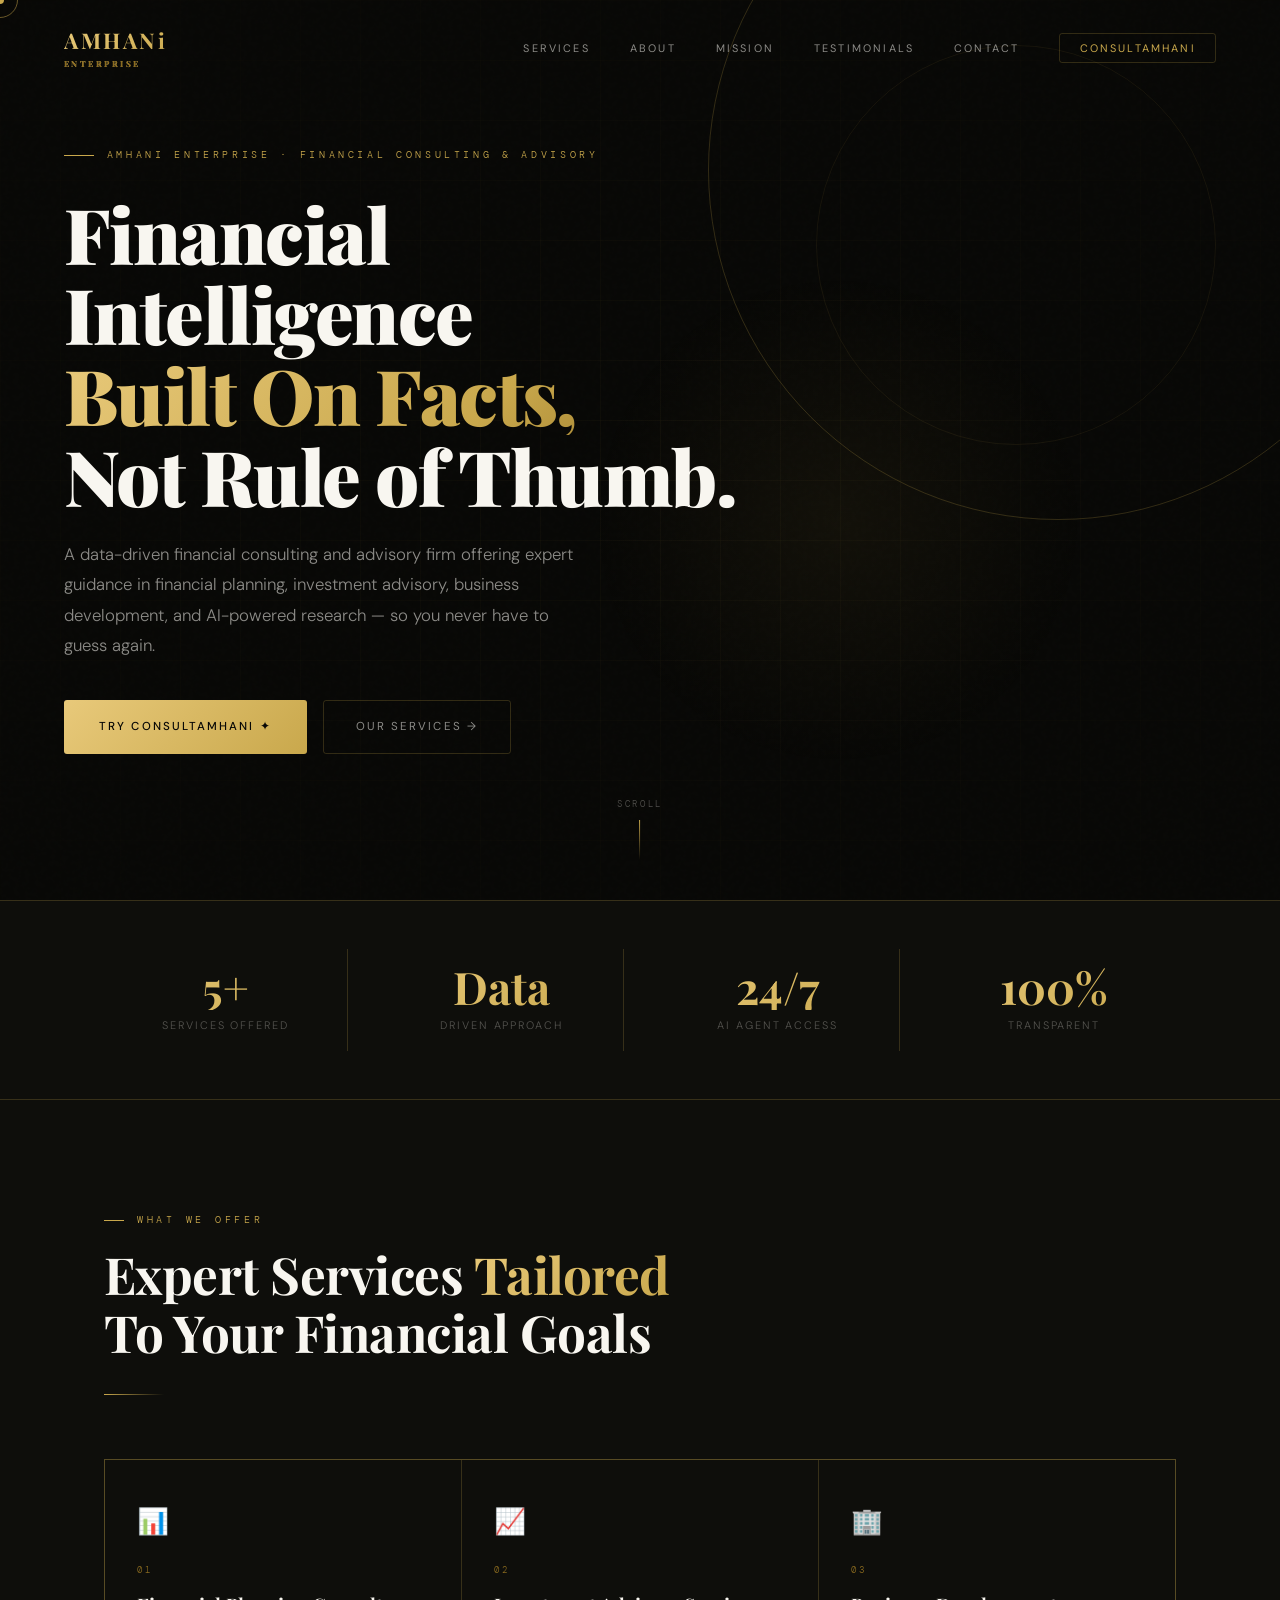
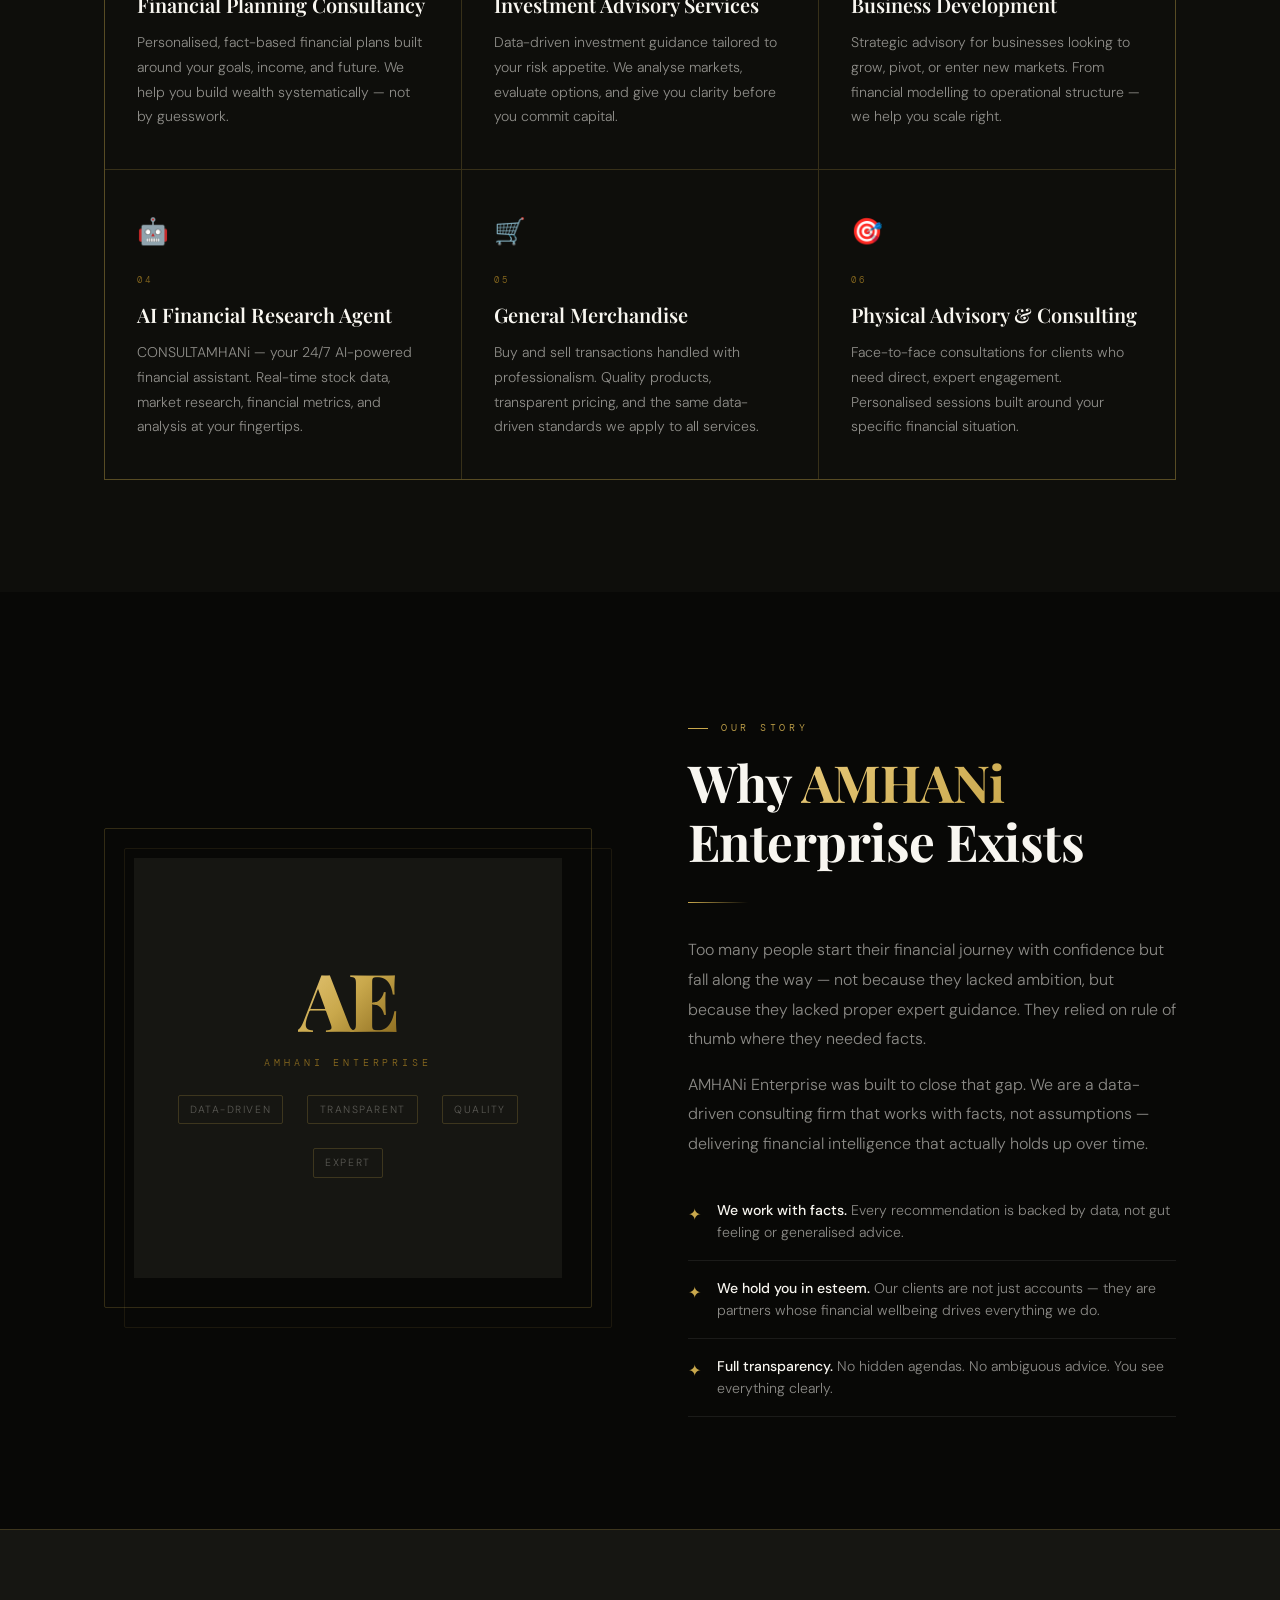
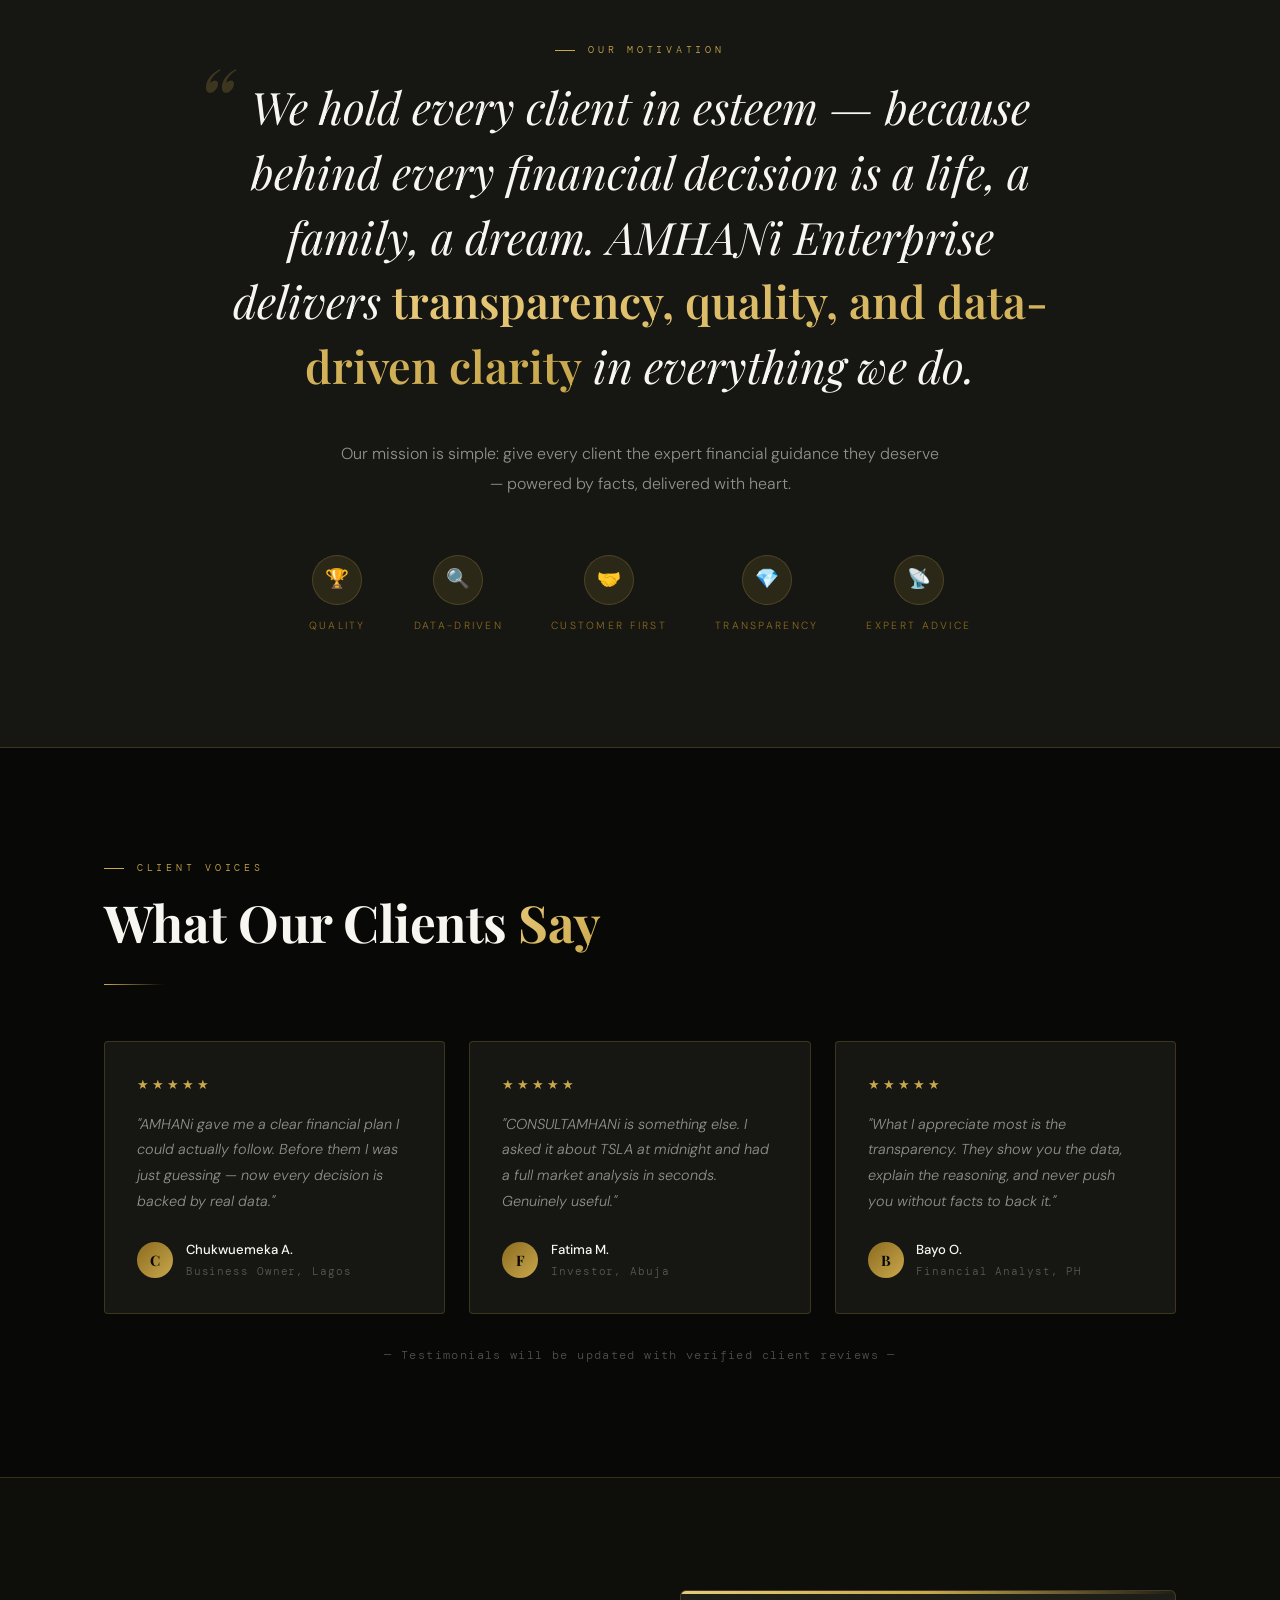
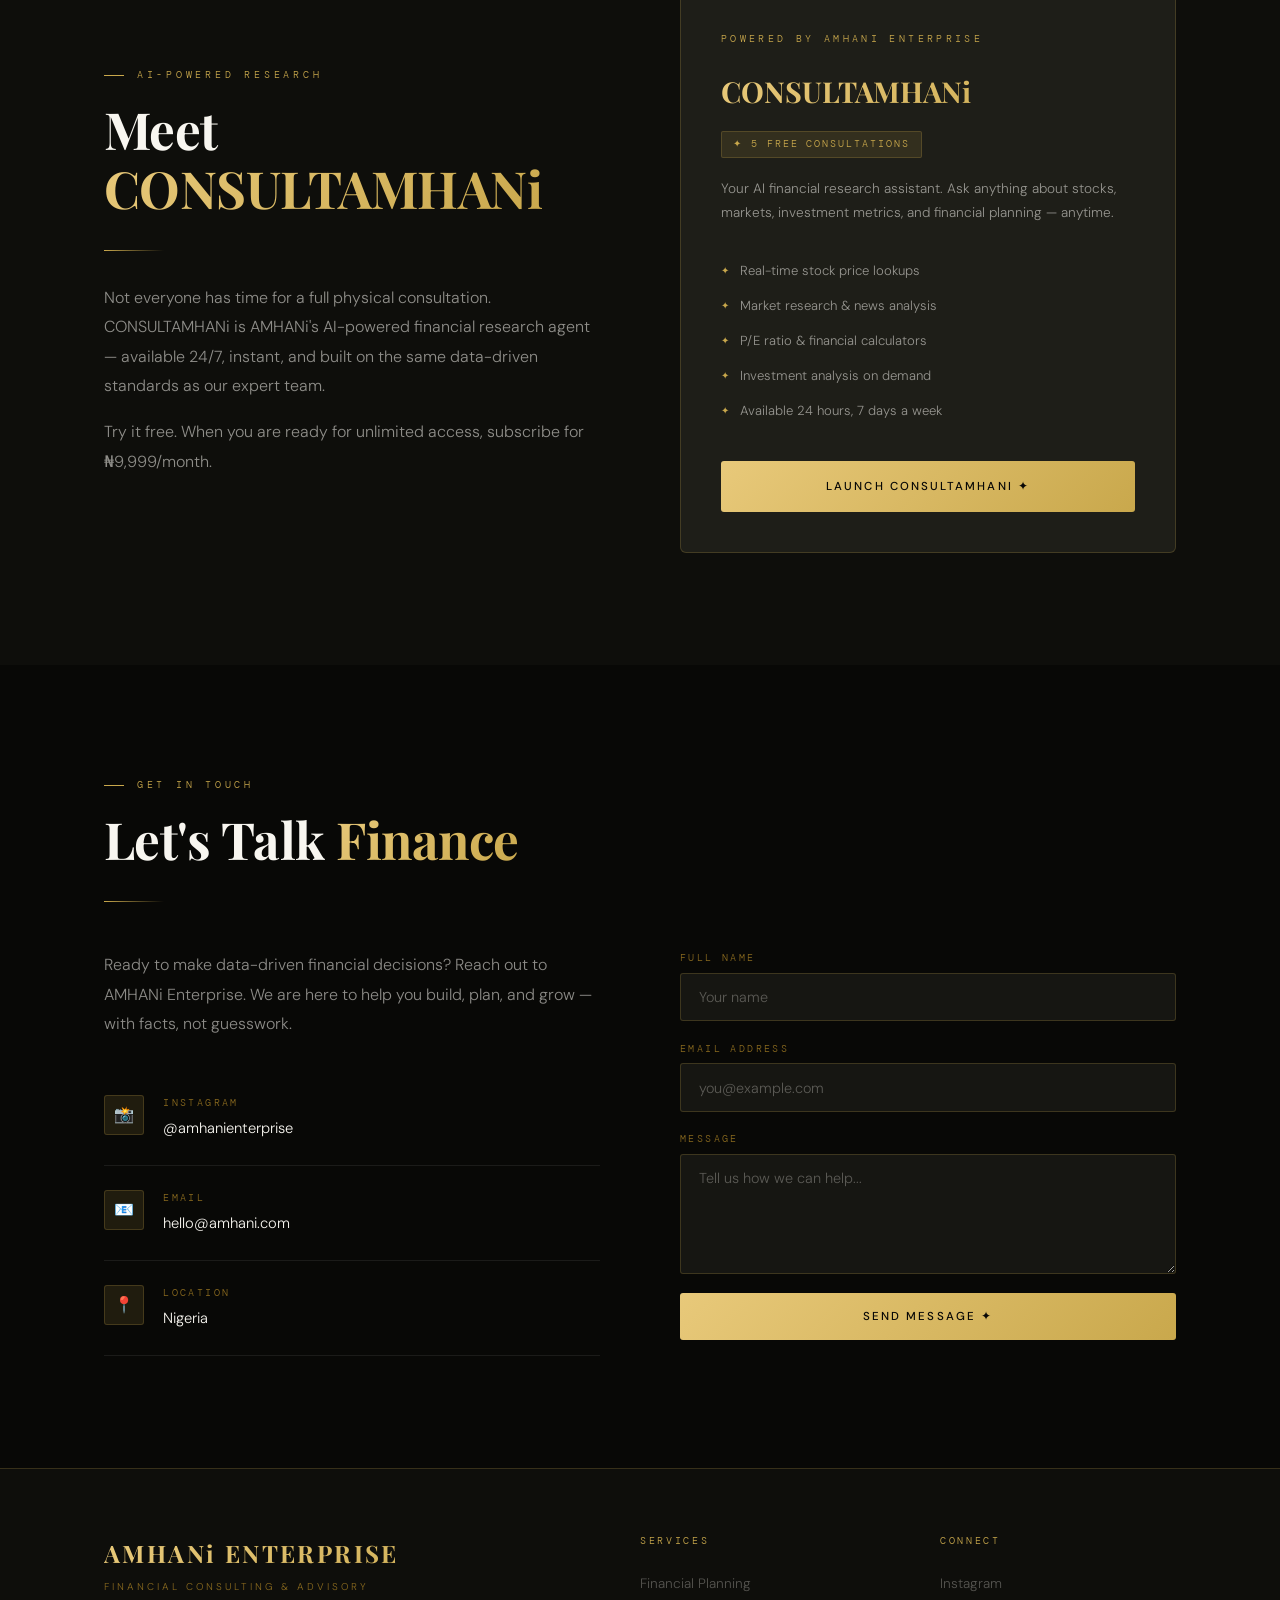
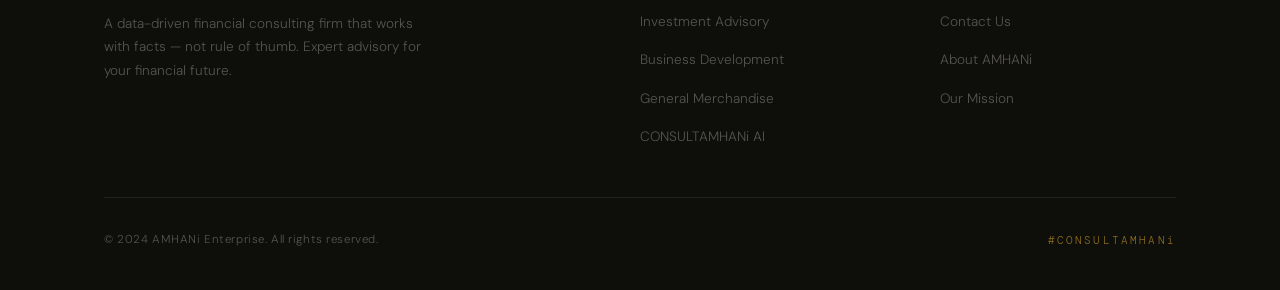
==== website/index.html @ 6b9945a3 "Phase 5: AMHANi Enterprise business website" ====
<!DOCTYPE html>
<html lang="en">
<head>
  <meta charset="UTF-8" />
  <meta name="viewport" content="width=device-width, initial-scale=1.0" />
  <title>AMHANi ENTERPRISE — Financial Consulting & Advisory</title>
  <meta name="description" content="AMHANi Enterprise is a data-driven financial consulting and advisory firm. Expert financial planning, investment advisory, business development, and AI-powered research via CONSULTAMHANi." />
  <link rel="preconnect" href="https://fonts.googleapis.com" />
  <link rel="preconnect" href="https://fonts.gstatic.com" crossorigin />
  <link href="https://fonts.googleapis.com/css2?family=Playfair+Display:ital,wght@0,400;0,600;0,700;0,900;1,400;1,600&family=DM+Sans:wght@300;400;500&family=DM+Mono:wght@300;400&display=swap" rel="stylesheet" />
  <style>
    :root {
      --gold:#C9A84C;--gold-light:#E8C97A;--gold-dim:#8B6B1F;
      --gold-glow:rgba(201,168,76,0.12);--gold-border:rgba(201,168,76,0.22);
      --black:#080806;--black-2:#0E0E0B;--black-3:#161612;--black-4:#1E1E18;
      --white:#F8F6F0;--white-dim:rgba(248,246,240,0.55);
      --white-muted:rgba(248,246,240,0.3);--white-ghost:rgba(248,246,240,0.08);
      --font-display:'Playfair Display',Georgia,serif;
      --font-body:'DM Sans',sans-serif;--font-mono:'DM Mono',monospace;
      --ease:cubic-bezier(0.16,1,0.3,1);
    }
    *,*::before,*::after{box-sizing:border-box;margin:0;padding:0;}
    html{scroll-behavior:smooth;}
    body{background:var(--black);color:var(--white);font-family:var(--font-body);font-weight:300;line-height:1.7;overflow-x:hidden;cursor:none;}
    .cursor{position:fixed;width:8px;height:8px;background:var(--gold);border-radius:50%;pointer-events:none;z-index:9999;transform:translate(-50%,-50%);transition:width .3s var(--ease),height .3s var(--ease);}
    .cursor-ring{position:fixed;width:36px;height:36px;border:1px solid rgba(201,168,76,0.5);border-radius:50%;pointer-events:none;z-index:9998;transform:translate(-50%,-50%);transition:width .3s var(--ease),height .3s var(--ease);}
    body::before{content:'';position:fixed;inset:0;background-image:url("data:image/svg+xml,%3Csvg viewBox='0 0 200 200' xmlns='http://www.w3.org/2000/svg'%3E%3Cfilter id='n'%3E%3CfeTurbulence type='fractalNoise' baseFrequency='.85' numOctaves='4' stitchTiles='stitch'/%3E%3C/filter%3E%3Crect width='100%25' height='100%25' filter='url(%23n)' opacity='.04'/%3E%3C/svg%3E");pointer-events:none;z-index:1;opacity:.35;}

    /* NAV */
    nav{position:fixed;top:0;left:0;right:0;z-index:100;display:flex;align-items:center;justify-content:space-between;padding:1.4rem 4rem;transition:background .4s,padding .3s;}
    nav.scrolled{background:rgba(8,8,6,.9);backdrop-filter:blur(20px);padding:1rem 4rem;border-bottom:1px solid var(--gold-border);}
    .nav-logo{font-family:var(--font-display);font-size:1.35rem;font-weight:700;letter-spacing:.12em;background:linear-gradient(135deg,var(--gold-light),var(--gold));-webkit-background-clip:text;-webkit-text-fill-color:transparent;background-clip:text;text-decoration:none;}
    .nav-logo span{font-size:.52rem;letter-spacing:.3em;text-transform:uppercase;display:block;color:var(--gold-dim);-webkit-text-fill-color:var(--gold-dim);margin-top:-2px;}
    .nav-links{display:flex;gap:2.5rem;list-style:none;align-items:center;}
    .nav-links a{font-size:.68rem;letter-spacing:.2em;text-transform:uppercase;color:var(--white-dim);text-decoration:none;font-weight:400;transition:color .2s;position:relative;}
    .nav-links a::after{content:'';position:absolute;bottom:-3px;left:0;width:0;height:1px;background:var(--gold);transition:width .3s var(--ease);}
    .nav-links a:hover{color:var(--gold);}
    .nav-links a:hover::after{width:100%;}
    .nav-cta{background:transparent!important;border:1px solid var(--gold-border)!important;color:var(--gold)!important;padding:.45rem 1.2rem!important;border-radius:3px;transition:background .3s!important;}
    .nav-cta:hover{background:var(--gold-glow)!important;border-color:var(--gold)!important;}
    .nav-cta::after{display:none!important;}
    .nav-toggle{display:none;flex-direction:column;gap:5px;cursor:pointer;padding:4px;z-index:110;}
    .nav-toggle span{display:block;width:24px;height:1px;background:var(--gold);transition:all .3s;}

    /* HERO */
    #hero{min-height:100vh;display:flex;align-items:center;position:relative;padding:0 4rem;overflow:hidden;}
    .hero-geo{position:absolute;inset:0;pointer-events:none;}
    .hero-geo::before{content:'';position:absolute;top:-20%;right:-10%;width:700px;height:700px;border:1px solid var(--gold-border);border-radius:50%;animation:rotateGeo 40s linear infinite;}
    .hero-geo::after{content:'';position:absolute;top:5%;right:5%;width:400px;height:400px;border:1px solid rgba(201,168,76,.08);border-radius:50%;animation:rotateGeo 25s linear infinite reverse;}
    .hero-grid{position:absolute;inset:0;background-image:linear-gradient(rgba(201,168,76,.04) 1px,transparent 1px),linear-gradient(90deg,rgba(201,168,76,.04) 1px,transparent 1px);background-size:60px 60px;mask-image:radial-gradient(ellipse 80% 80% at 50% 50%,black,transparent);}
    .hero-glow{position:absolute;top:30%;right:15%;width:500px;height:500px;background:radial-gradient(circle,rgba(201,168,76,.06) 0%,transparent 70%);pointer-events:none;}
    @keyframes rotateGeo{from{transform:rotate(0deg)}to{transform:rotate(360deg)}}
    .hero-content{position:relative;z-index:2;max-width:720px;}
    .hero-label{font-family:var(--font-mono);font-size:.65rem;letter-spacing:.35em;text-transform:uppercase;color:var(--gold);margin-bottom:1.8rem;display:flex;align-items:center;gap:.8rem;opacity:0;animation:fadeUp .8s var(--ease) .2s forwards;}
    .hero-label::before{content:'';display:inline-block;width:30px;height:1px;background:var(--gold);}
    .hero-headline{font-family:var(--font-display);font-size:clamp(3rem,6vw,5.5rem);font-weight:900;line-height:1.05;letter-spacing:-.02em;margin-bottom:1.5rem;opacity:0;animation:fadeUp .9s var(--ease) .35s forwards;}
    .hero-headline .gold-word{background:linear-gradient(135deg,var(--gold-light) 0%,var(--gold) 60%,var(--gold-dim) 100%);-webkit-background-clip:text;-webkit-text-fill-color:transparent;background-clip:text;display:block;}
    .hero-sub{font-size:1.05rem;color:var(--white-dim);max-width:520px;line-height:1.8;margin-bottom:2.5rem;opacity:0;animation:fadeUp .9s var(--ease) .5s forwards;}
    .hero-actions{display:flex;gap:1rem;flex-wrap:wrap;opacity:0;animation:fadeUp .9s var(--ease) .65s forwards;}
    @keyframes fadeUp{from{opacity:0;transform:translateY(24px)}to{opacity:1;transform:translateY(0)}}
    @keyframes fadeIn{from{opacity:0}to{opacity:1}}
    .scroll-ind{position:absolute;bottom:2.5rem;left:50%;transform:translateX(-50%);display:flex;flex-direction:column;align-items:center;gap:.5rem;opacity:0;animation:fadeIn 1s var(--ease) 1.2s forwards;}
    .scroll-ind span{font-family:var(--font-mono);font-size:.55rem;letter-spacing:.3em;text-transform:uppercase;color:var(--white-muted);}
    .scroll-line{width:1px;height:40px;background:linear-gradient(to bottom,var(--gold),transparent);animation:scrollPulse 2s ease-in-out infinite;}
    @keyframes scrollPulse{0%,100%{opacity:.3}50%{opacity:1}}

    /* BUTTONS */
    .btn-primary{display:inline-flex;align-items:center;gap:.6rem;background:linear-gradient(135deg,var(--gold-light) 0%,var(--gold) 100%);color:var(--black);font-family:var(--font-body);font-size:.72rem;font-weight:500;letter-spacing:.18em;text-transform:uppercase;text-decoration:none;padding:1rem 2.2rem;border-radius:3px;border:none;cursor:none;transition:opacity .25s,transform .25s var(--ease),box-shadow .25s;}
    .btn-primary:hover{opacity:.9;transform:translateY(-2px);box-shadow:0 8px 30px rgba(201,168,76,.25);}
    .btn-secondary{display:inline-flex;align-items:center;gap:.6rem;background:transparent;color:var(--white-dim);font-family:var(--font-body);font-size:.72rem;font-weight:400;letter-spacing:.18em;text-transform:uppercase;text-decoration:none;padding:1rem 2rem;border-radius:3px;border:1px solid var(--gold-border);cursor:none;transition:color .25s,border-color .25s,background .25s,transform .25s var(--ease);}
    .btn-secondary:hover{color:var(--gold);border-color:var(--gold);background:var(--gold-glow);transform:translateY(-2px);}

    /* SECTION BASE */
    section{position:relative;z-index:2;}
    .section-inner{max-width:1200px;margin:0 auto;padding:7rem 4rem;}
    .section-label{font-family:var(--font-mono);font-size:.62rem;letter-spacing:.38em;text-transform:uppercase;color:var(--gold);margin-bottom:1rem;display:flex;align-items:center;gap:.8rem;}
    .section-label::before{content:'';display:inline-block;width:20px;height:1px;background:var(--gold);}
    .section-title{font-family:var(--font-display);font-size:clamp(2.2rem,4vw,3.5rem);font-weight:700;line-height:1.15;letter-spacing:-.01em;margin-bottom:1.2rem;}
    .section-title .accent{background:linear-gradient(135deg,var(--gold-light),var(--gold));-webkit-background-clip:text;-webkit-text-fill-color:transparent;background-clip:text;}
    .section-body{font-size:1rem;color:var(--white-dim);max-width:580px;line-height:1.85;}
    .gold-rule{width:60px;height:1px;background:linear-gradient(to right,var(--gold),transparent);margin:2rem 0;}

    /* STATS */
    #stats{background:var(--black-2);border-top:1px solid var(--gold-border);border-bottom:1px solid var(--gold-border);}
    .stats-inner{max-width:1200px;margin:0 auto;padding:3rem 4rem;display:grid;grid-template-columns:repeat(4,1fr);gap:2rem;}
    .stat-item{text-align:center;padding:1rem;border-right:1px solid var(--gold-border);}
    .stat-item:last-child{border-right:none;}
    .stat-num{font-family:var(--font-display);font-size:2.8rem;font-weight:700;line-height:1;background:linear-gradient(135deg,var(--gold-light),var(--gold));-webkit-background-clip:text;-webkit-text-fill-color:transparent;background-clip:text;margin-bottom:.4rem;}
    .stat-label{font-size:.68rem;letter-spacing:.18em;text-transform:uppercase;color:var(--white-muted);}

    /* SERVICES */
    #services{background:var(--black-2);}
    .services-grid{display:grid;grid-template-columns:repeat(3,1fr);gap:1.5px;margin-top:4rem;background:var(--gold-border);border:1px solid var(--gold-border);}
    .service-card{background:var(--black-2);padding:2.5rem 2rem;position:relative;overflow:hidden;transition:background .3s;}
    .service-card::before{content:'';position:absolute;top:0;left:0;right:0;height:2px;background:linear-gradient(to right,var(--gold),transparent);transform:scaleX(0);transform-origin:left;transition:transform .4s var(--ease);}
    .service-card:hover{background:var(--black-3);}
    .service-card:hover::before{transform:scaleX(1);}
    .service-icon{font-size:1.6rem;margin-bottom:1.2rem;display:block;}
    .service-num{font-family:var(--font-mono);font-size:.58rem;letter-spacing:.3em;color:var(--gold-dim);margin-bottom:.8rem;}
    .service-name{font-family:var(--font-display);font-size:1.25rem;font-weight:600;margin-bottom:.8rem;line-height:1.3;}
    .service-desc{font-size:.88rem;color:var(--white-dim);line-height:1.75;}

    /* ABOUT */
    #about{background:var(--black);}
    .about-layout{display:grid;grid-template-columns:1fr 1fr;gap:6rem;align-items:center;margin-top:1rem;}
    .about-visual{position:relative;height:480px;}
    .about-frame{position:absolute;inset:0;border:1px solid var(--gold-border);border-radius:2px;}
    .about-frame-2{position:absolute;top:20px;left:20px;right:-20px;bottom:-20px;border:1px solid rgba(201,168,76,.1);border-radius:2px;}
    .about-inner-box{position:absolute;inset:30px;background:var(--black-3);display:flex;flex-direction:column;justify-content:center;align-items:center;text-align:center;padding:2rem;}
    .about-monogram{font-family:var(--font-display);font-size:5rem;font-weight:900;line-height:1;background:linear-gradient(135deg,var(--gold-light),var(--gold),var(--gold-dim));-webkit-background-clip:text;-webkit-text-fill-color:transparent;background-clip:text;margin-bottom:1rem;letter-spacing:-.03em;}
    .about-est{font-family:var(--font-mono);font-size:.6rem;letter-spacing:.4em;text-transform:uppercase;color:var(--gold-dim);margin-bottom:1.5rem;}
    .about-pillars{display:flex;gap:1.5rem;flex-wrap:wrap;justify-content:center;}
    .pillar{font-size:.65rem;letter-spacing:.15em;text-transform:uppercase;color:var(--white-muted);padding:.3rem .7rem;border:1px solid var(--gold-border);border-radius:2px;}
    .about-fact{display:flex;align-items:flex-start;gap:1rem;padding:1rem 0;border-bottom:1px solid var(--white-ghost);}
    .about-fact:first-of-type{border-top:1px solid var(--white-ghost);}
    .fact-icon{color:var(--gold);font-size:1rem;flex-shrink:0;margin-top:2px;}
    .fact-text{font-size:.88rem;color:var(--white-dim);line-height:1.6;}
    .fact-text strong{color:var(--white);font-weight:500;}

    /* MISSION */
    #mission{background:var(--black-3);border-top:1px solid var(--gold-border);border-bottom:1px solid var(--gold-border);}
    .mission-inner{max-width:1200px;margin:0 auto;padding:7rem 4rem;text-align:center;}
    .mission-quote{font-family:var(--font-display);font-size:clamp(1.6rem,3.5vw,2.8rem);font-weight:400;font-style:italic;line-height:1.45;color:var(--white);max-width:860px;margin:0 auto 2.5rem;position:relative;}
    .mission-quote::before{content:'\201C';position:absolute;top:-1.5rem;left:-1rem;font-size:6rem;color:var(--gold-border);font-family:var(--font-display);line-height:1;pointer-events:none;}
    .mission-quote .highlight{background:linear-gradient(135deg,var(--gold-light),var(--gold));-webkit-background-clip:text;-webkit-text-fill-color:transparent;background-clip:text;font-style:normal;font-weight:600;}
    .mission-pillars{display:flex;justify-content:center;gap:3rem;flex-wrap:wrap;margin-top:3.5rem;}
    .mission-pillar{display:flex;flex-direction:column;align-items:center;gap:.5rem;}
    .mission-pillar-icon{width:50px;height:50px;border:1px solid var(--gold-border);border-radius:50%;display:flex;align-items:center;justify-content:center;font-size:1.2rem;background:var(--gold-glow);transition:border-color .3s,background .3s;}
    .mission-pillar:hover .mission-pillar-icon{border-color:var(--gold);background:rgba(201,168,76,.18);}
    .mission-pillar-name{font-size:.65rem;letter-spacing:.22em;text-transform:uppercase;color:var(--gold-dim);margin-top:.3rem;}

    /* TESTIMONIALS */
    #testimonials{background:var(--black);}
    .testimonials-grid{display:grid;grid-template-columns:repeat(3,1fr);gap:1.5rem;margin-top:3.5rem;}
    .testimonial-card{background:var(--black-3);border:1px solid var(--gold-border);border-radius:4px;padding:2rem;transition:border-color .3s,transform .3s var(--ease);}
    .testimonial-card:hover{border-color:rgba(201,168,76,.5);transform:translateY(-4px);}
    .testimonial-stars{color:var(--gold);font-size:.8rem;letter-spacing:3px;margin-bottom:1rem;}
    .testimonial-text{font-size:.9rem;color:var(--white-dim);line-height:1.8;font-style:italic;margin-bottom:1.5rem;}
    .testimonial-author{display:flex;align-items:center;gap:.8rem;}
    .author-avatar{width:36px;height:36px;border-radius:50%;background:linear-gradient(135deg,var(--gold-dim),var(--gold));display:flex;align-items:center;justify-content:center;font-family:var(--font-display);font-size:.9rem;font-weight:700;color:var(--black);flex-shrink:0;}
    .author-name{font-size:.82rem;font-weight:500;color:var(--white);}
    .author-role{font-size:.7rem;color:var(--white-muted);font-family:var(--font-mono);letter-spacing:.08em;}

    /* CONSULT CTA */
    #consult{background:var(--black-2);border-top:1px solid var(--gold-border);}
    .consult-inner{max-width:1200px;margin:0 auto;padding:7rem 4rem;display:grid;grid-template-columns:1fr 1fr;gap:5rem;align-items:center;}
    .consult-panel{background:var(--black-4);border:1px solid var(--gold-border);border-radius:6px;padding:2.5rem;position:relative;overflow:hidden;}
    .consult-panel::before{content:'';position:absolute;top:0;left:0;right:0;height:3px;background:linear-gradient(to right,var(--gold-light),var(--gold),transparent);}
    .consult-panel-label{font-family:var(--font-mono);font-size:.6rem;letter-spacing:.35em;text-transform:uppercase;color:var(--gold);margin-bottom:1.2rem;}
    .consult-panel-title{font-family:var(--font-display);font-size:1.8rem;font-weight:700;margin-bottom:.8rem;background:linear-gradient(135deg,var(--gold-light),var(--gold));-webkit-background-clip:text;-webkit-text-fill-color:transparent;background-clip:text;}
    .consult-panel-desc{font-size:.85rem;color:var(--white-dim);line-height:1.75;margin-bottom:1.8rem;}
    .consult-feature{display:flex;align-items:center;gap:.7rem;padding:.4rem 0;font-size:.82rem;color:var(--white-dim);}
    .consult-feature::before{content:'✦';color:var(--gold);font-size:.6rem;flex-shrink:0;}
    .free-badge{display:inline-block;background:var(--gold-glow);border:1px solid var(--gold-border);color:var(--gold);font-family:var(--font-mono);font-size:.6rem;letter-spacing:.2em;text-transform:uppercase;padding:.25rem .7rem;border-radius:2px;margin-bottom:1.2rem;}

    /* CONTACT */
    #contact{background:var(--black);}
    .contact-layout{display:grid;grid-template-columns:1fr 1fr;gap:5rem;margin-top:3rem;}
    .contact-info-item{display:flex;align-items:flex-start;gap:1.2rem;padding:1.5rem 0;border-bottom:1px solid var(--white-ghost);}
    .contact-icon{width:40px;height:40px;background:var(--gold-glow);border:1px solid var(--gold-border);border-radius:3px;display:flex;align-items:center;justify-content:center;font-size:1rem;flex-shrink:0;transition:background .3s,border-color .3s;}
    .contact-info-item:hover .contact-icon{background:rgba(201,168,76,.2);border-color:var(--gold);}
    .contact-detail-label{font-family:var(--font-mono);font-size:.6rem;letter-spacing:.25em;text-transform:uppercase;color:var(--gold-dim);margin-bottom:.3rem;}
    .contact-detail-value{font-size:.92rem;color:var(--white);}
    .contact-detail-value a{color:var(--white);text-decoration:none;transition:color .2s;}
    .contact-detail-value a:hover{color:var(--gold);}
    .contact-form{display:flex;flex-direction:column;gap:1.2rem;}
    .form-group{display:flex;flex-direction:column;gap:.4rem;}
    .form-label{font-family:var(--font-mono);font-size:.6rem;letter-spacing:.25em;text-transform:uppercase;color:var(--gold-dim);}
    .form-input,.form-textarea{background:var(--black-3);border:1px solid var(--gold-border);border-radius:3px;padding:.9rem 1.1rem;color:var(--white);font-family:var(--font-body);font-size:.9rem;font-weight:300;outline:none;transition:border-color .25s,background .25s;cursor:none;}
    .form-input::placeholder,.form-textarea::placeholder{color:var(--white-muted);}
    .form-input:focus,.form-textarea:focus{border-color:var(--gold);background:var(--black-4);}
    .form-textarea{resize:vertical;min-height:120px;}

    /* FOOTER */
    footer{background:var(--black-2);border-top:1px solid var(--gold-border);position:relative;z-index:2;}
    .footer-inner{max-width:1200px;margin:0 auto;padding:4rem 4rem 2.5rem;}
    .footer-top{display:grid;grid-template-columns:2fr 1fr 1fr;gap:4rem;padding-bottom:3rem;border-bottom:1px solid var(--white-ghost);margin-bottom:2rem;}
    .footer-brand-name{font-family:var(--font-display);font-size:1.5rem;font-weight:700;letter-spacing:.1em;background:linear-gradient(135deg,var(--gold-light),var(--gold));-webkit-background-clip:text;-webkit-text-fill-color:transparent;background-clip:text;margin-bottom:.3rem;}
    .footer-brand-tag{font-size:.62rem;letter-spacing:.3em;text-transform:uppercase;color:var(--gold-dim);margin-bottom:1rem;}
    .footer-brand-desc{font-size:.85rem;color:var(--white-muted);line-height:1.75;max-width:320px;}
    .footer-col-title{font-family:var(--font-mono);font-size:.6rem;letter-spacing:.28em;text-transform:uppercase;color:var(--gold);margin-bottom:1.2rem;}
    .footer-links{list-style:none;display:flex;flex-direction:column;gap:.7rem;}
    .footer-links a{font-size:.85rem;color:var(--white-muted);text-decoration:none;transition:color .2s;}
    .footer-links a:hover{color:var(--gold);}
    .footer-bottom{display:flex;align-items:center;justify-content:space-between;flex-wrap:wrap;gap:1rem;}
    .footer-copy{font-size:.72rem;color:var(--white-muted);letter-spacing:.05em;}
    .footer-hashtag{font-family:var(--font-mono);font-size:.68rem;letter-spacing:.2em;color:var(--gold-dim);}

    /* REVEAL ANIMATIONS */
    .reveal{opacity:0;transform:translateY(32px);transition:opacity .8s var(--ease),transform .8s var(--ease);}
    .reveal.visible{opacity:1;transform:translateY(0);}
    .reveal-delay-1{transition-delay:.1s;}
    .reveal-delay-2{transition-delay:.2s;}
    .reveal-delay-3{transition-delay:.3s;}
    .reveal-delay-4{transition-delay:.4s;}

    /* RESPONSIVE */
    @media(max-width:1024px){
      .services-grid{grid-template-columns:repeat(2,1fr);}
      .testimonials-grid{grid-template-columns:repeat(2,1fr);}
      .stats-inner{grid-template-columns:repeat(2,1fr);}
    }
    @media(max-width:768px){
      nav{padding:1.2rem 1.5rem;}
      nav.scrolled{padding:1rem 1.5rem;}
      .nav-links{display:none;position:fixed;top:0;left:0;right:0;bottom:0;background:rgba(8,8,6,.97);flex-direction:column;justify-content:center;align-items:center;gap:2.5rem;z-index:99;}
      .nav-links.open{display:flex;}
      .nav-links a{font-size:1.2rem;}
      .nav-toggle{display:flex;}
      #hero{padding:0 1.5rem;}
      .section-inner{padding:5rem 1.5rem;}
      .mission-inner,.consult-inner{padding:5rem 1.5rem;}
      .consult-inner{grid-template-columns:1fr;gap:2.5rem;}
      .about-layout{grid-template-columns:1fr;}
      .about-visual{display:none;}
      .contact-layout{grid-template-columns:1fr;gap:2.5rem;}
      .services-grid{grid-template-columns:1fr;}
      .testimonials-grid{grid-template-columns:1fr;}
      .stats-inner{grid-template-columns:repeat(2,1fr);padding:2.5rem 1.5rem;}
      .stat-item{border-right:none;border-bottom:1px solid var(--gold-border);}
      .stat-item:last-child{border-bottom:none;}
      .footer-top{grid-template-columns:1fr;gap:2.5rem;}
      .footer-inner{padding:3rem 1.5rem 2rem;}
      .hero-headline{font-size:2.8rem;}
      body{cursor:auto;}
      .cursor,.cursor-ring{display:none;}
    }
  </style>
</head>
<body>
  <div class="cursor" id="cursor"></div>
  <div class="cursor-ring" id="cursorRing"></div>

  <nav id="navbar">
    <a href="#hero" class="nav-logo">AMHANi<span>Enterprise</span></a>
    <ul class="nav-links" id="navLinks">
      <li><a href="#services">Services</a></li>
      <li><a href="#about">About</a></li>
      <li><a href="#mission">Mission</a></li>
      <li><a href="#testimonials">Testimonials</a></li>
      <li><a href="#contact">Contact</a></li>
      <li><a href="http://localhost:8501" target="_blank" class="nav-cta">CONSULTAMHANi</a></li>
    </ul>
    <div class="nav-toggle" id="navToggle"><span></span><span></span><span></span></div>
  </nav>

  <!-- HERO -->
  <section id="hero">
    <div class="hero-geo"></div>
    <div class="hero-grid"></div>
    <div class="hero-glow"></div>
    <div class="hero-content">
      <div class="hero-label">AMHANi Enterprise · Financial Consulting & Advisory</div>
      <h1 class="hero-headline">
        Financial Intelligence
        <span class="gold-word">Built On Facts,</span>
        Not Rule of Thumb.
      </h1>
      <p class="hero-sub">A data-driven financial consulting and advisory firm offering expert guidance in financial planning, investment advisory, business development, and AI-powered research — so you never have to guess again.</p>
      <div class="hero-actions">
        <a href="http://localhost:8501" target="_blank" class="btn-primary">Try CONSULTAMHANi ✦</a>
        <a href="#services" class="btn-secondary">Our Services →</a>
      </div>
    </div>
    <div class="scroll-ind"><span>Scroll</span><div class="scroll-line"></div></div>
  </section>

  <!-- STATS -->
  <section id="stats">
    <div class="stats-inner">
      <div class="stat-item reveal"><div class="stat-num">5+</div><div class="stat-label">Services Offered</div></div>
      <div class="stat-item reveal reveal-delay-1"><div class="stat-num">Data</div><div class="stat-label">Driven Approach</div></div>
      <div class="stat-item reveal reveal-delay-2"><div class="stat-num">24/7</div><div class="stat-label">AI Agent Access</div></div>
      <div class="stat-item reveal reveal-delay-3"><div class="stat-num">100%</div><div class="stat-label">Transparent</div></div>
    </div>
  </section>

  <!-- SERVICES -->
  <section id="services">
    <div class="section-inner">
      <div class="section-label reveal">What We Offer</div>
      <h2 class="section-title reveal reveal-delay-1">Expert Services <span class="accent">Tailored</span><br>To Your Financial Goals</h2>
      <div class="gold-rule reveal reveal-delay-2"></div>
      <div class="services-grid">
        <div class="service-card reveal"><span class="service-icon">📊</span><div class="service-num">01</div><div class="service-name">Financial Planning Consultancy</div><p class="service-desc">Personalised, fact-based financial plans built around your goals, income, and future. We help you build wealth systematically — not by guesswork.</p></div>
        <div class="service-card reveal reveal-delay-1"><span class="service-icon">📈</span><div class="service-num">02</div><div class="service-name">Investment Advisory Services</div><p class="service-desc">Data-driven investment guidance tailored to your risk appetite. We analyse markets, evaluate options, and give you clarity before you commit capital.</p></div>
        <div class="service-card reveal reveal-delay-2"><span class="service-icon">🏢</span><div class="service-num">03</div><div class="service-name">Business Development</div><p class="service-desc">Strategic advisory for businesses looking to grow, pivot, or enter new markets. From financial modelling to operational structure — we help you scale right.</p></div>
        <div class="service-card reveal reveal-delay-3"><span class="service-icon">🤖</span><div class="service-num">04</div><div class="service-name">AI Financial Research Agent</div><p class="service-desc">CONSULTAMHANi — your 24/7 AI-powered financial assistant. Real-time stock data, market research, financial metrics, and analysis at your fingertips.</p></div>
        <div class="service-card reveal reveal-delay-1"><span class="service-icon">🛒</span><div class="service-num">05</div><div class="service-name">General Merchandise</div><p class="service-desc">Buy and sell transactions handled with professionalism. Quality products, transparent pricing, and the same data-driven standards we apply to all services.</p></div>
        <div class="service-card reveal reveal-delay-2"><span class="service-icon">🎯</span><div class="service-num">06</div><div class="service-name">Physical Advisory & Consulting</div><p class="service-desc">Face-to-face consultations for clients who need direct, expert engagement. Personalised sessions built around your specific financial situation.</p></div>
      </div>
    </div>
  </section>

  <!-- ABOUT -->
  <section id="about">
    <div class="section-inner">
      <div class="about-layout">
        <div class="about-visual reveal">
          <div class="about-frame-2"></div>
          <div class="about-frame"></div>
          <div class="about-inner-box">
            <div class="about-monogram">AE</div>
            <div class="about-est">AMHANi Enterprise</div>
            <div class="about-pillars">
              <span class="pillar">Data-Driven</span>
              <span class="pillar">Transparent</span>
              <span class="pillar">Quality</span>
              <span class="pillar">Expert</span>
            </div>
          </div>
        </div>
        <div class="about-text">
          <div class="section-label reveal">Our Story</div>
          <h2 class="section-title reveal reveal-delay-1">Why <span class="accent">AMHANi</span><br>Enterprise Exists</h2>
          <div class="gold-rule reveal reveal-delay-2"></div>
          <p class="section-body reveal reveal-delay-2">Too many people start their financial journey with confidence but fall along the way — not because they lacked ambition, but because they lacked proper expert guidance. They relied on rule of thumb where they needed facts.</p>
          <p class="section-body reveal reveal-delay-3" style="margin-top:1rem;">AMHANi Enterprise was built to close that gap. We are a data-driven consulting firm that works with facts, not assumptions — delivering financial intelligence that actually holds up over time.</p>
          <div class="about-fact reveal reveal-delay-1" style="margin-top:1.5rem;"><span class="fact-icon">✦</span><div class="fact-text"><strong>We work with facts.</strong> Every recommendation is backed by data, not gut feeling or generalised advice.</div></div>
          <div class="about-fact reveal reveal-delay-2"><span class="fact-icon">✦</span><div class="fact-text"><strong>We hold you in esteem.</strong> Our clients are not just accounts — they are partners whose financial wellbeing drives everything we do.</div></div>
          <div class="about-fact reveal reveal-delay-3"><span class="fact-icon">✦</span><div class="fact-text"><strong>Full transparency.</strong> No hidden agendas. No ambiguous advice. You see everything clearly.</div></div>
        </div>
      </div>
    </div>
  </section>

  <!-- MISSION -->
  <section id="mission">
    <div class="mission-inner">
      <div class="section-label reveal" style="justify-content:center;">Our Motivation</div>
      <blockquote class="mission-quote reveal reveal-delay-1">
        We hold every client in esteem — because behind every financial decision is a life, a family, a dream. AMHANi Enterprise delivers <span class="highlight">transparency, quality, and data-driven clarity</span> in everything we do.
      </blockquote>
      <p class="section-body reveal reveal-delay-2" style="max-width:600px;margin:0 auto 1rem;text-align:center;">Our mission is simple: give every client the expert financial guidance they deserve — powered by facts, delivered with heart.</p>
      <div class="mission-pillars reveal reveal-delay-3">
        <div class="mission-pillar"><div class="mission-pillar-icon">🏆</div><div class="mission-pillar-name">Quality</div></div>
        <div class="mission-pillar"><div class="mission-pillar-icon">🔍</div><div class="mission-pillar-name">Data-Driven</div></div>
        <div class="mission-pillar"><div class="mission-pillar-icon">🤝</div><div class="mission-pillar-name">Customer First</div></div>
        <div class="mission-pillar"><div class="mission-pillar-icon">💎</div><div class="mission-pillar-name">Transparency</div></div>
        <div class="mission-pillar"><div class="mission-pillar-icon">📡</div><div class="mission-pillar-name">Expert Advice</div></div>
      </div>
    </div>
  </section>

  <!-- TESTIMONIALS -->
  <section id="testimonials">
    <div class="section-inner">
      <div class="section-label reveal">Client Voices</div>
      <h2 class="section-title reveal reveal-delay-1">What Our Clients <span class="accent">Say</span></h2>
      <div class="gold-rule reveal reveal-delay-2"></div>
      <div class="testimonials-grid">
        <div class="testimonial-card reveal"><div class="testimonial-stars">★★★★★</div><p class="testimonial-text">"AMHANi gave me a clear financial plan I could actually follow. Before them I was just guessing — now every decision is backed by real data."</p><div class="testimonial-author"><div class="author-avatar">C</div><div><div class="author-name">Chukwuemeka A.</div><div class="author-role">Business Owner, Lagos</div></div></div></div>
        <div class="testimonial-card reveal reveal-delay-1"><div class="testimonial-stars">★★★★★</div><p class="testimonial-text">"CONSULTAMHANi is something else. I asked it about TSLA at midnight and had a full market analysis in seconds. Genuinely useful."</p><div class="testimonial-author"><div class="author-avatar">F</div><div><div class="author-name">Fatima M.</div><div class="author-role">Investor, Abuja</div></div></div></div>
        <div class="testimonial-card reveal reveal-delay-2"><div class="testimonial-stars">★★★★★</div><p class="testimonial-text">"What I appreciate most is the transparency. They show you the data, explain the reasoning, and never push you without facts to back it."</p><div class="testimonial-author"><div class="author-avatar">B</div><div><div class="author-name">Bayo O.</div><div class="author-role">Financial Analyst, PH</div></div></div></div>
      </div>
      <p style="text-align:center;margin-top:2rem;font-size:.72rem;color:var(--white-muted);letter-spacing:.12em;font-family:var(--font-mono);">— Testimonials will be updated with verified client reviews —</p>
    </div>
  </section>

  <!-- CONSULT CTA -->
  <section id="consult">
    <div class="consult-inner">
      <div class="consult-text reveal">
        <div class="section-label">AI-Powered Research</div>
        <h2 class="section-title">Meet<br><span class="accent">CONSULTAMHANi</span></h2>
        <div class="gold-rule"></div>
        <p class="section-body">Not everyone has time for a full physical consultation. CONSULTAMHANi is AMHANi's AI-powered financial research agent — available 24/7, instant, and built on the same data-driven standards as our expert team.</p>
        <p class="section-body" style="margin-top:1rem;">Try it free. When you are ready for unlimited access, subscribe for ₦9,999/month.</p>
      </div>
      <div class="consult-panel reveal reveal-delay-2">
        <div class="consult-panel-label">Powered by AMHANi Enterprise</div>
        <div class="consult-panel-title">CONSULTAMHANi</div>
        <div class="free-badge">✦ 5 Free Consultations</div>
        <p class="consult-panel-desc">Your AI financial research assistant. Ask anything about stocks, markets, investment metrics, and financial planning — anytime.</p>
        <div style="margin-bottom:2rem;">
          <div class="consult-feature">Real-time stock price lookups</div>
          <div class="consult-feature">Market research & news analysis</div>
          <div class="consult-feature">P/E ratio & financial calculators</div>
          <div class="consult-feature">Investment analysis on demand</div>
          <div class="consult-feature">Available 24 hours, 7 days a week</div>
        </div>
        <a href="http://localhost:8501" target="_blank" class="btn-primary" style="width:100%;justify-content:center;">Launch CONSULTAMHANi ✦</a>
      </div>
    </div>
  </section>

  <!-- CONTACT -->
  <section id="contact">
    <div class="section-inner">
      <div class="section-label reveal">Get In Touch</div>
      <h2 class="section-title reveal reveal-delay-1">Let's Talk <span class="accent">Finance</span></h2>
      <div class="gold-rule reveal reveal-delay-2"></div>
      <div class="contact-layout">
        <div>
          <p class="section-body reveal" style="margin-bottom:2rem;">Ready to make data-driven financial decisions? Reach out to AMHANi Enterprise. We are here to help you build, plan, and grow — with facts, not guesswork.</p>
          <div class="contact-info-item reveal reveal-delay-1">
            <div class="contact-icon">📸</div>
            <div><div class="contact-detail-label">Instagram</div><div class="contact-detail-value"><a href="https://instagram.com/amhanienterprise" target="_blank">@amhanienterprise</a></div></div>
          </div>
          <div class="contact-info-item reveal reveal-delay-2">
            <div class="contact-icon">📧</div>
            <div><div class="contact-detail-label">Email</div><div class="contact-detail-value"><a href="mailto:hello@amhani.com">hello@amhani.com</a> <span style="font-size:.7rem;color:var(--white-muted);"><!-- UPDATE with real email --></span></div></div>
          </div>
          <div class="contact-info-item reveal reveal-delay-3">
            <div class="contact-icon">📍</div>
            <div><div class="contact-detail-label">Location</div><div class="contact-detail-value">Nigeria</div></div>
          </div>
        </div>
        <div class="reveal reveal-delay-2">
          <form class="contact-form" onsubmit="handleForm(event)">
            <div class="form-group"><label class="form-label">Full Name</label><input type="text" class="form-input" placeholder="Your name" required /></div>
            <div class="form-group"><label class="form-label">Email Address</label><input type="email" class="form-input" placeholder="you@example.com" required /></div>
            <div class="form-group"><label class="form-label">Message</label><textarea class="form-textarea" placeholder="Tell us how we can help..." required></textarea></div>
            <button type="submit" class="btn-primary" style="width:100%;justify-content:center;cursor:none;">Send Message ✦</button>
          </form>
        </div>
      </div>
    </div>
  </section>

  <!-- FOOTER -->
  <footer>
    <div class="footer-inner">
      <div class="footer-top">
        <div>
          <div class="footer-brand-name">AMHANi ENTERPRISE</div>
          <div class="footer-brand-tag">Financial Consulting & Advisory</div>
          <p class="footer-brand-desc">A data-driven financial consulting firm that works with facts — not rule of thumb. Expert advisory for your financial future.</p>
        </div>
        <div>
          <div class="footer-col-title">Services</div>
          <ul class="footer-links">
            <li><a href="#services">Financial Planning</a></li>
            <li><a href="#services">Investment Advisory</a></li>
            <li><a href="#services">Business Development</a></li>
            <li><a href="#services">General Merchandise</a></li>
            <li><a href="http://localhost:8501" target="_blank">CONSULTAMHANi AI</a></li>
          </ul>
        </div>
        <div>
          <div class="footer-col-title">Connect</div>
          <ul class="footer-links">
            <li><a href="https://instagram.com/amhanienterprise" target="_blank">Instagram</a></li>
            <li><a href="#contact">Contact Us</a></li>
            <li><a href="#about">About AMHANi</a></li>
            <li><a href="#mission">Our Mission</a></li>
          </ul>
        </div>
      </div>
      <div class="footer-bottom">
        <div class="footer-copy">© 2024 AMHANi Enterprise. All rights reserved.</div>
        <div class="footer-hashtag">#CONSULTAMHANi</div>
      </div>
    </div>
  </footer>

  <script>
    // Cursor
    const cursor=document.getElementById('cursor'),ring=document.getElementById('cursorRing');
    let mx=0,my=0,rx=0,ry=0;
    document.addEventListener('mousemove',e=>{mx=e.clientX;my=e.clientY;cursor.style.left=mx+'px';cursor.style.top=my+'px';});
    (function anim(){rx+=(mx-rx)*.12;ry+=(my-ry)*.12;ring.style.left=rx+'px';ring.style.top=ry+'px';requestAnimationFrame(anim);})();
    document.querySelectorAll('a,button,input,textarea,.service-card,.testimonial-card').forEach(el=>{
      el.addEventListener('mouseenter',()=>{cursor.style.width='14px';cursor.style.height='14px';ring.style.width='52px';ring.style.height='52px';});
      el.addEventListener('mouseleave',()=>{cursor.style.width='8px';cursor.style.height='8px';ring.style.width='36px';ring.style.height='36px';});
    });
    // Navbar
    const nb=document.getElementById('navbar');
    window.addEventListener('scroll',()=>nb.classList.toggle('scrolled',window.scrollY>60));
    // Mobile nav
    const nt=document.getElementById('navToggle'),nl=document.getElementById('navLinks');
    nt.addEventListener('click',()=>nl.classList.toggle('open'));
    nl.querySelectorAll('a').forEach(a=>a.addEventListener('click',()=>nl.classList.remove('open')));
    // Scroll reveal
    const obs=new IntersectionObserver(entries=>{entries.forEach(e=>{if(e.isIntersecting){e.target.classList.add('visible');obs.unobserve(e.target);}});},{threshold:.12,rootMargin:'0px 0px -40px 0px'});
    document.querySelectorAll('.reveal').forEach(el=>obs.observe(el));
    // Smooth scroll
    document.querySelectorAll('a[href^="#"]').forEach(a=>{
      a.addEventListener('click',function(e){e.preventDefault();const t=document.querySelector(this.getAttribute('href'));if(t){window.scrollTo({top:t.getBoundingClientRect().top+window.scrollY-80,behavior:'smooth'});}});
    });
    // Form
    function handleForm(e){
      e.preventDefault();
      const btn=e.target.querySelector('button[type="submit"]'),orig=btn.innerHTML;
      btn.innerHTML='Message Sent ✦';btn.style.opacity='.7';
      setTimeout(()=>{btn.innerHTML=orig;btn.style.opacity='1';e.target.reset();},3000);
    }
  </script>
</body>
</html>
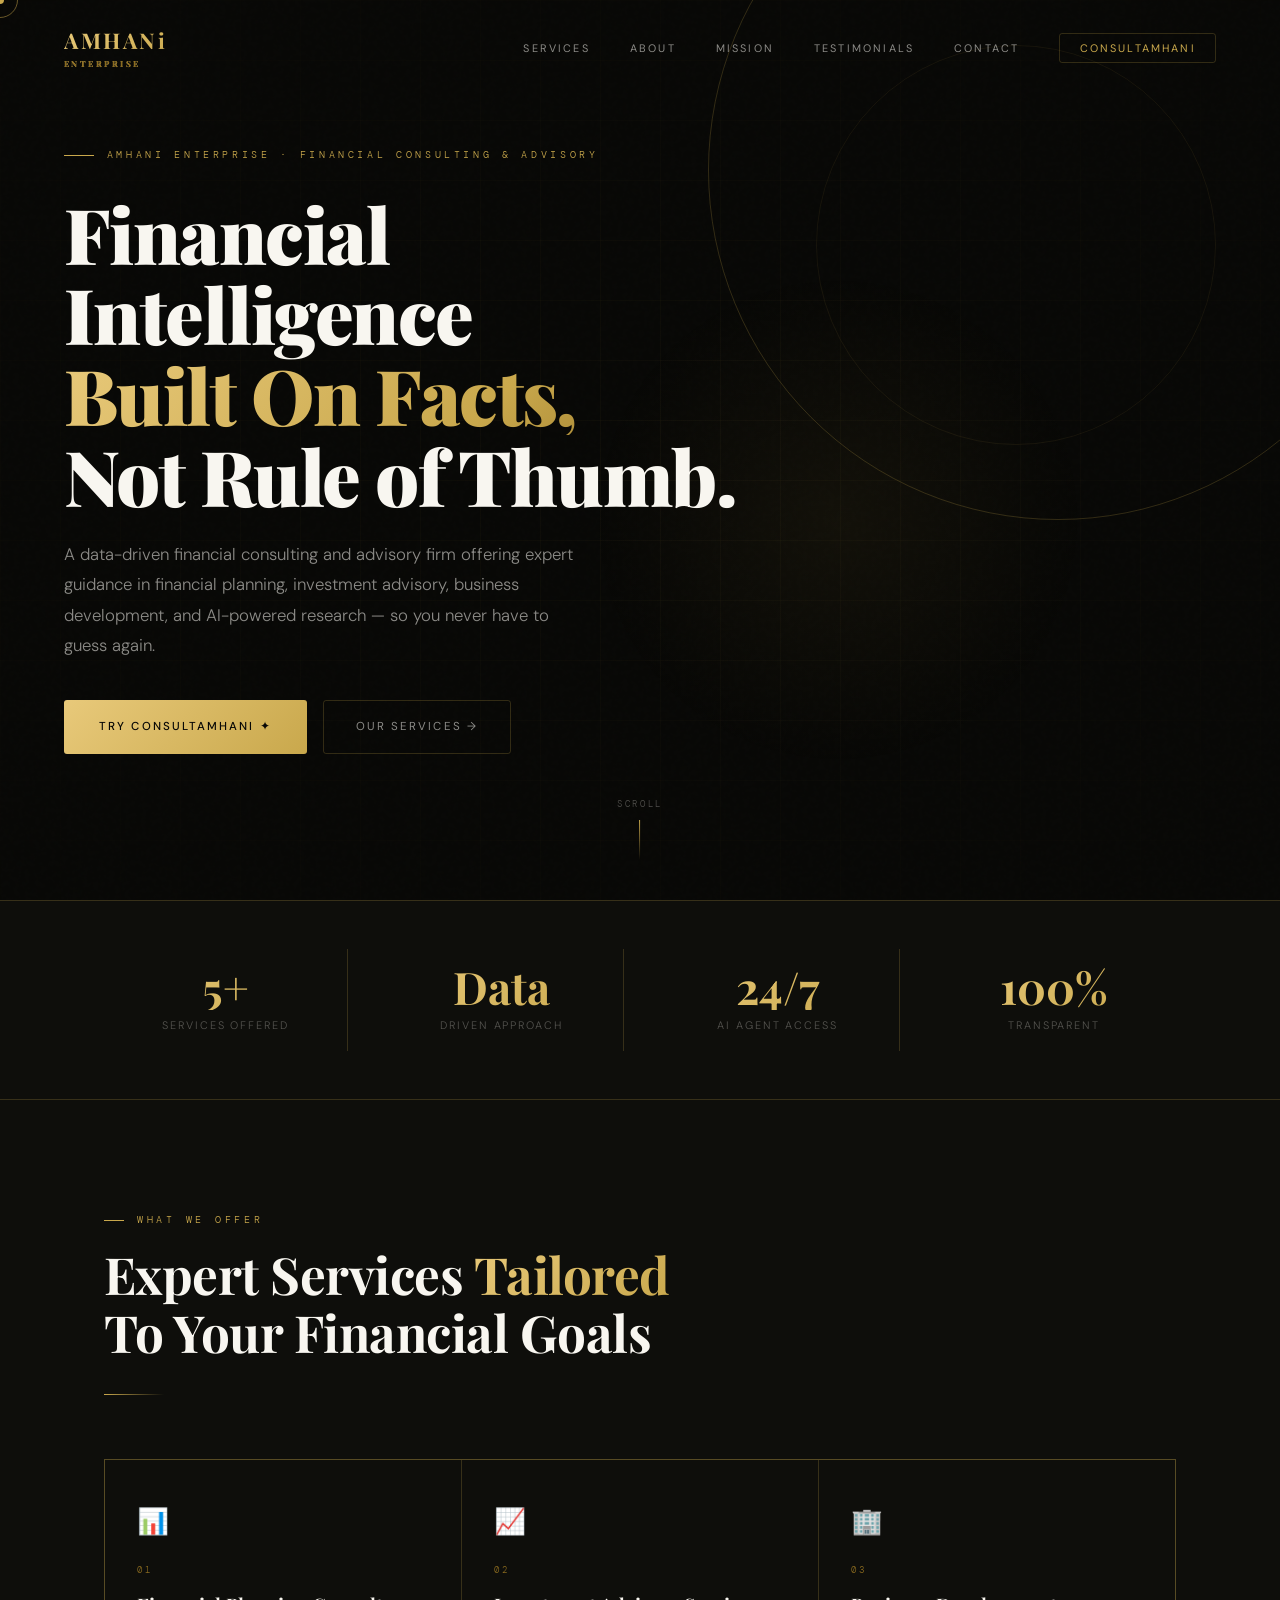
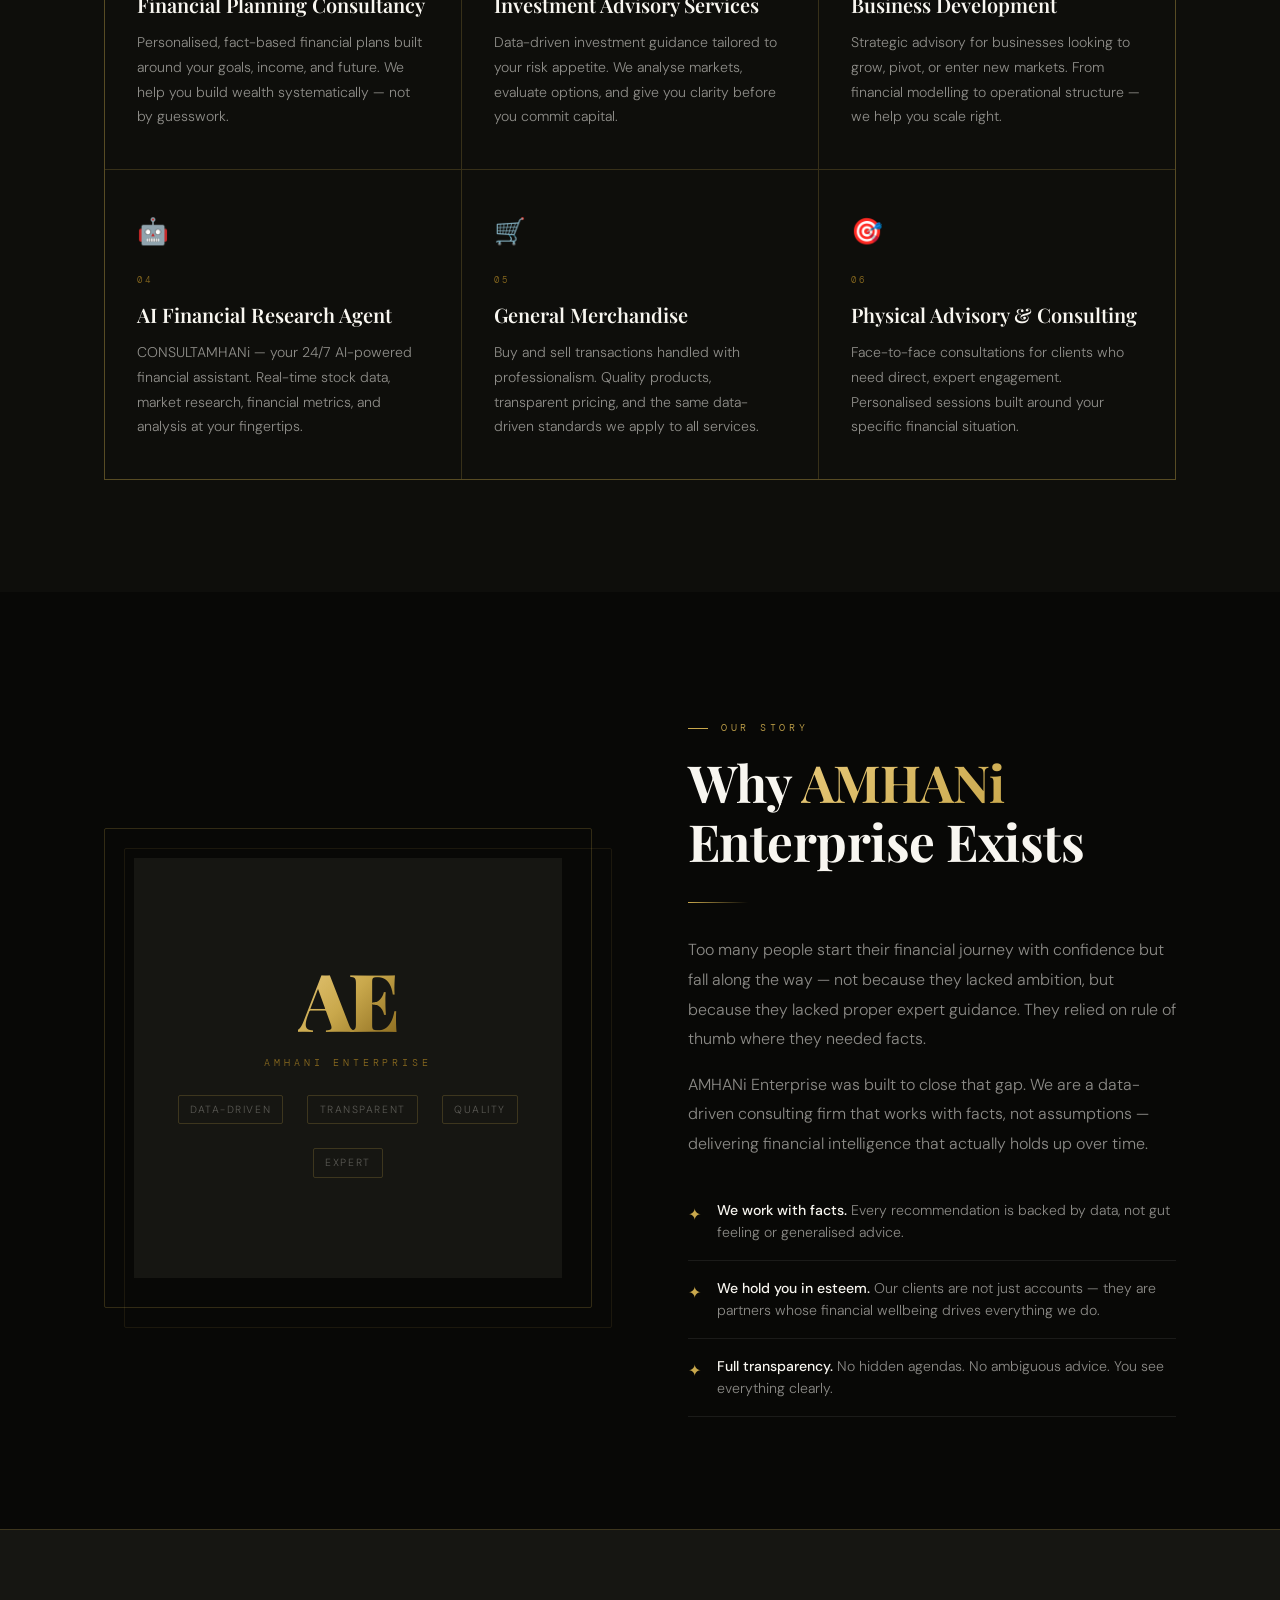
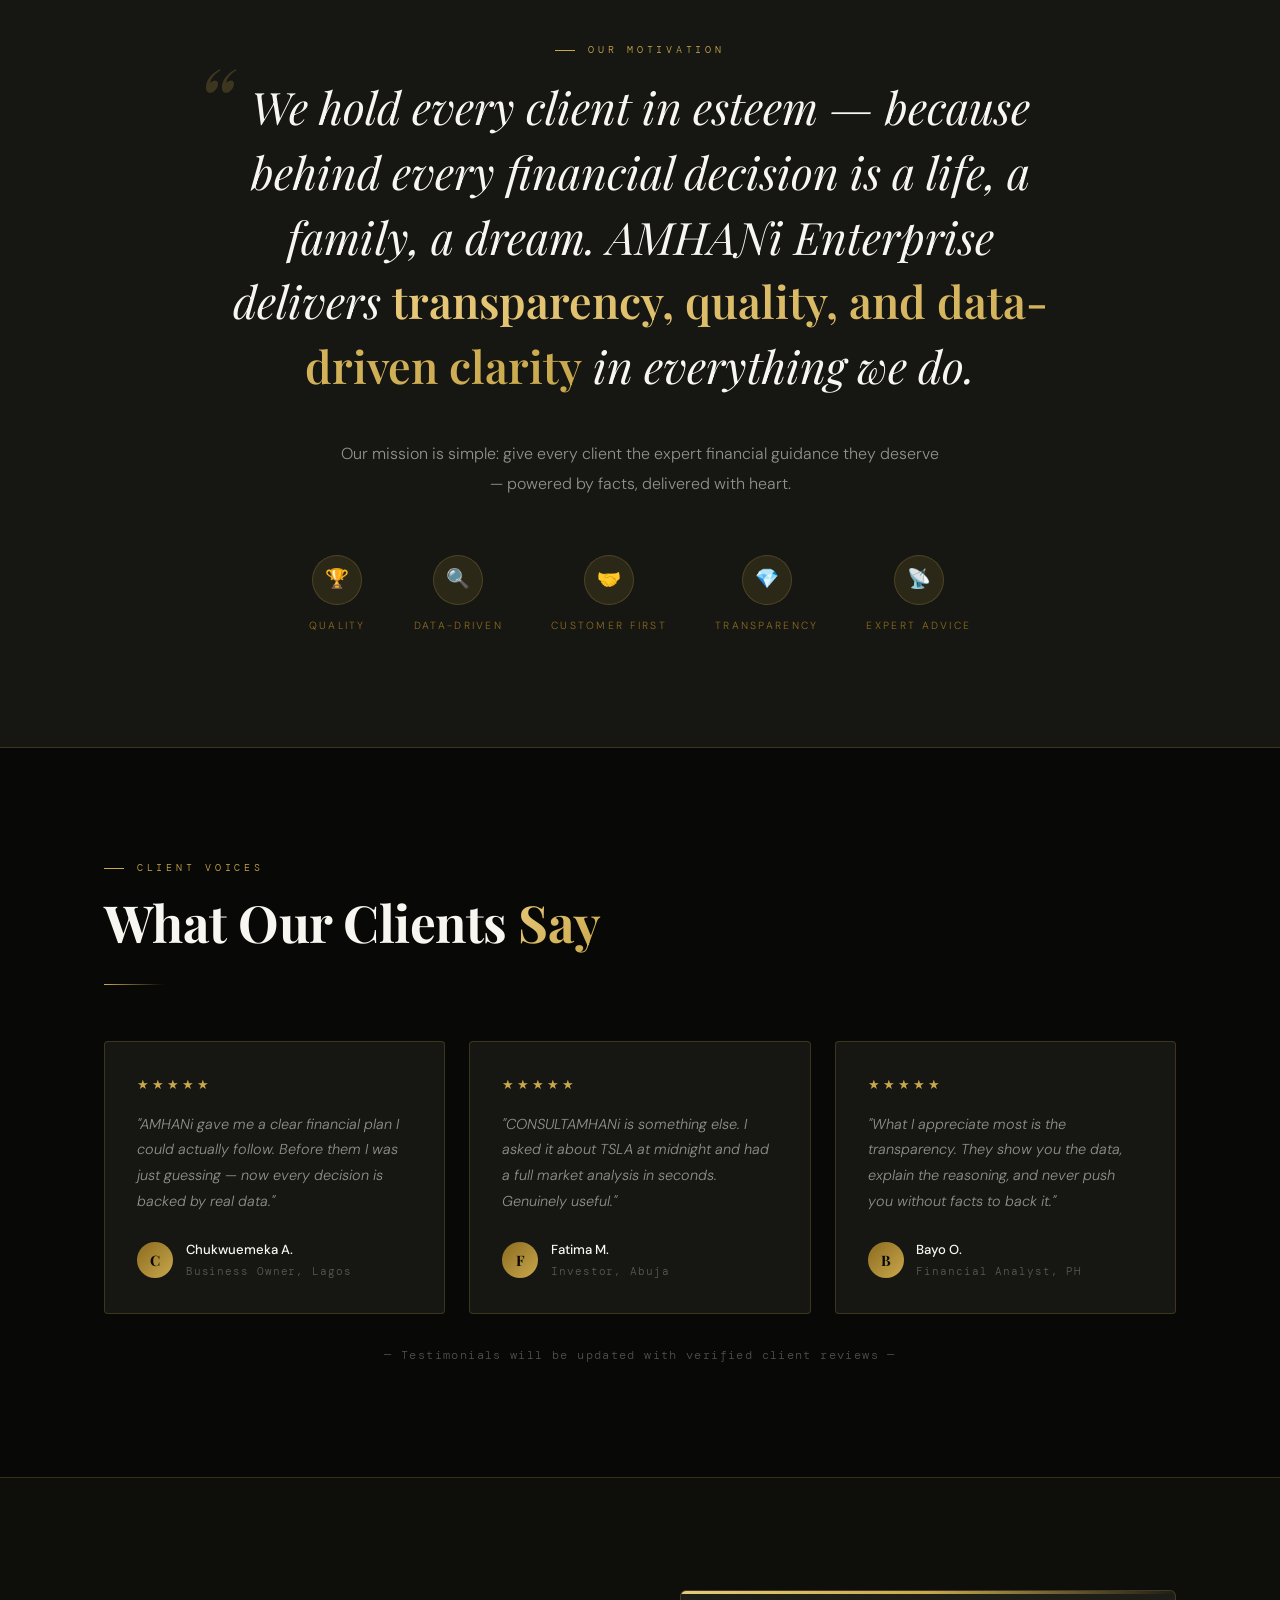
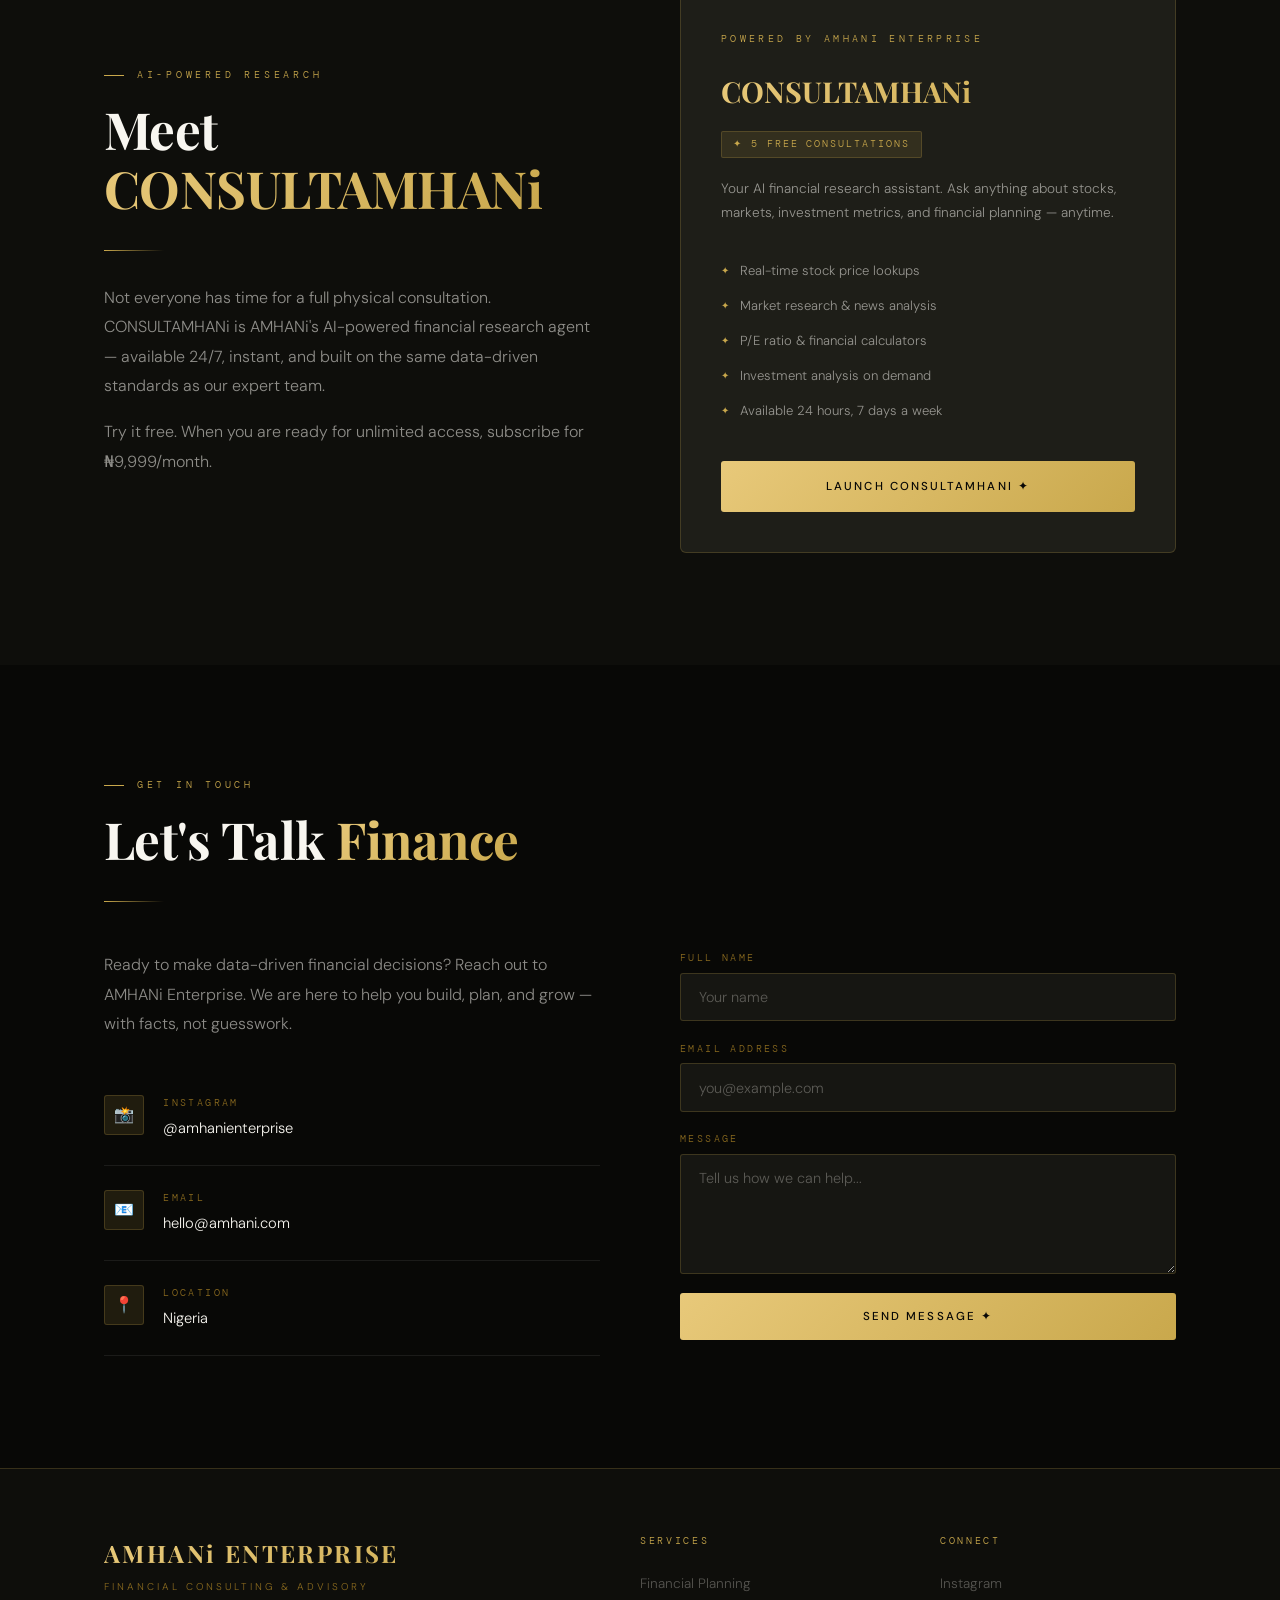
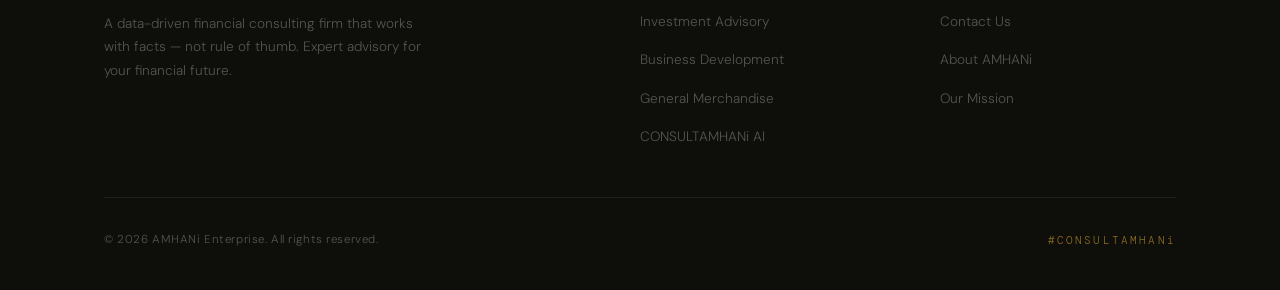
==== commit 4b43fa1d: "Phase 6: deployed — Netlify + Streamlit live" ====
--- a/website/index.html
+++ b/website/index.html
@@ -239,7 +239,7 @@
       <li><a href="#mission">Mission</a></li>
       <li><a href="#testimonials">Testimonials</a></li>
       <li><a href="#contact">Contact</a></li>
-      <li><a href="http://localhost:8501" target="_blank" class="nav-cta">CONSULTAMHANi</a></li>
+      <li><a href="http://consultamhani.streamlit.app" target="_blank" class="nav-cta">CONSULTAMHANi</a></li>
     </ul>
     <div class="nav-toggle" id="navToggle"><span></span><span></span><span></span></div>
   </nav>
@@ -258,7 +258,7 @@
       </h1>
       <p class="hero-sub">A data-driven financial consulting and advisory firm offering expert guidance in financial planning, investment advisory, business development, and AI-powered research — so you never have to guess again.</p>
       <div class="hero-actions">
-        <a href="http://localhost:8501" target="_blank" class="btn-primary">Try CONSULTAMHANi ✦</a>
+        <a href="http://consultamhani.streamlit.app" target="_blank" class="btn-primary">Try CONSULTAMHANi ✦</a>
         <a href="#services" class="btn-secondary">Our Services →</a>
       </div>
     </div>
@@ -379,7 +379,7 @@
           <div class="consult-feature">Investment analysis on demand</div>
           <div class="consult-feature">Available 24 hours, 7 days a week</div>
         </div>
-        <a href="http://localhost:8501" target="_blank" class="btn-primary" style="width:100%;justify-content:center;">Launch CONSULTAMHANi ✦</a>
+        <a href="http://consultamhani.streamlit.app" target="_blank" class="btn-primary" style="width:100%;justify-content:center;">Launch CONSULTAMHANi ✦</a>
       </div>
     </div>
   </section>
@@ -434,7 +434,7 @@
             <li><a href="#services">Investment Advisory</a></li>
             <li><a href="#services">Business Development</a></li>
             <li><a href="#services">General Merchandise</a></li>
-            <li><a href="http://localhost:8501" target="_blank">CONSULTAMHANi AI</a></li>
+            <li><a href="http://consultamhani.streamlit.app" target="_blank">CONSULTAMHANi AI</a></li>
           </ul>
         </div>
         <div>
@@ -448,7 +448,7 @@
         </div>
       </div>
       <div class="footer-bottom">
-        <div class="footer-copy">© 2024 AMHANi Enterprise. All rights reserved.</div>
+        <div class="footer-copy">© 2026 AMHANi Enterprise. All rights reserved.</div>
         <div class="footer-hashtag">#CONSULTAMHANi</div>
       </div>
     </div>
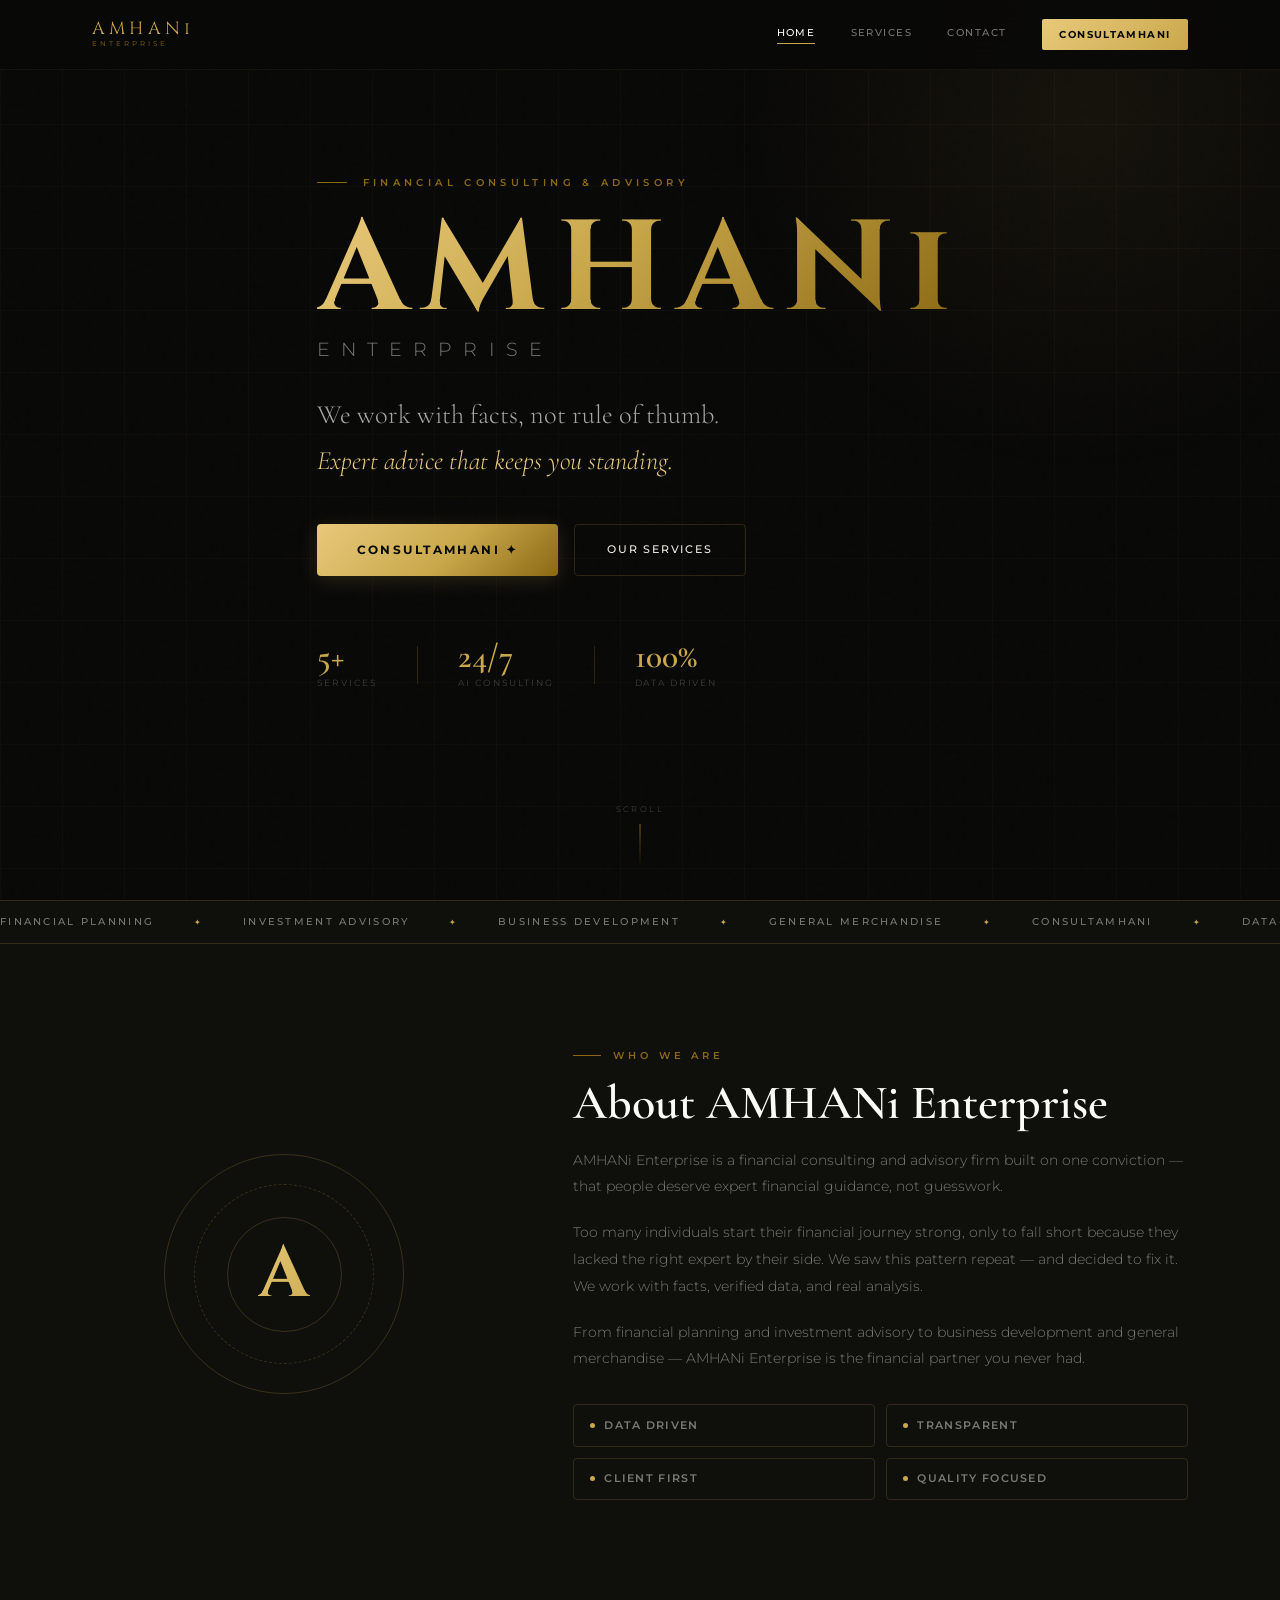
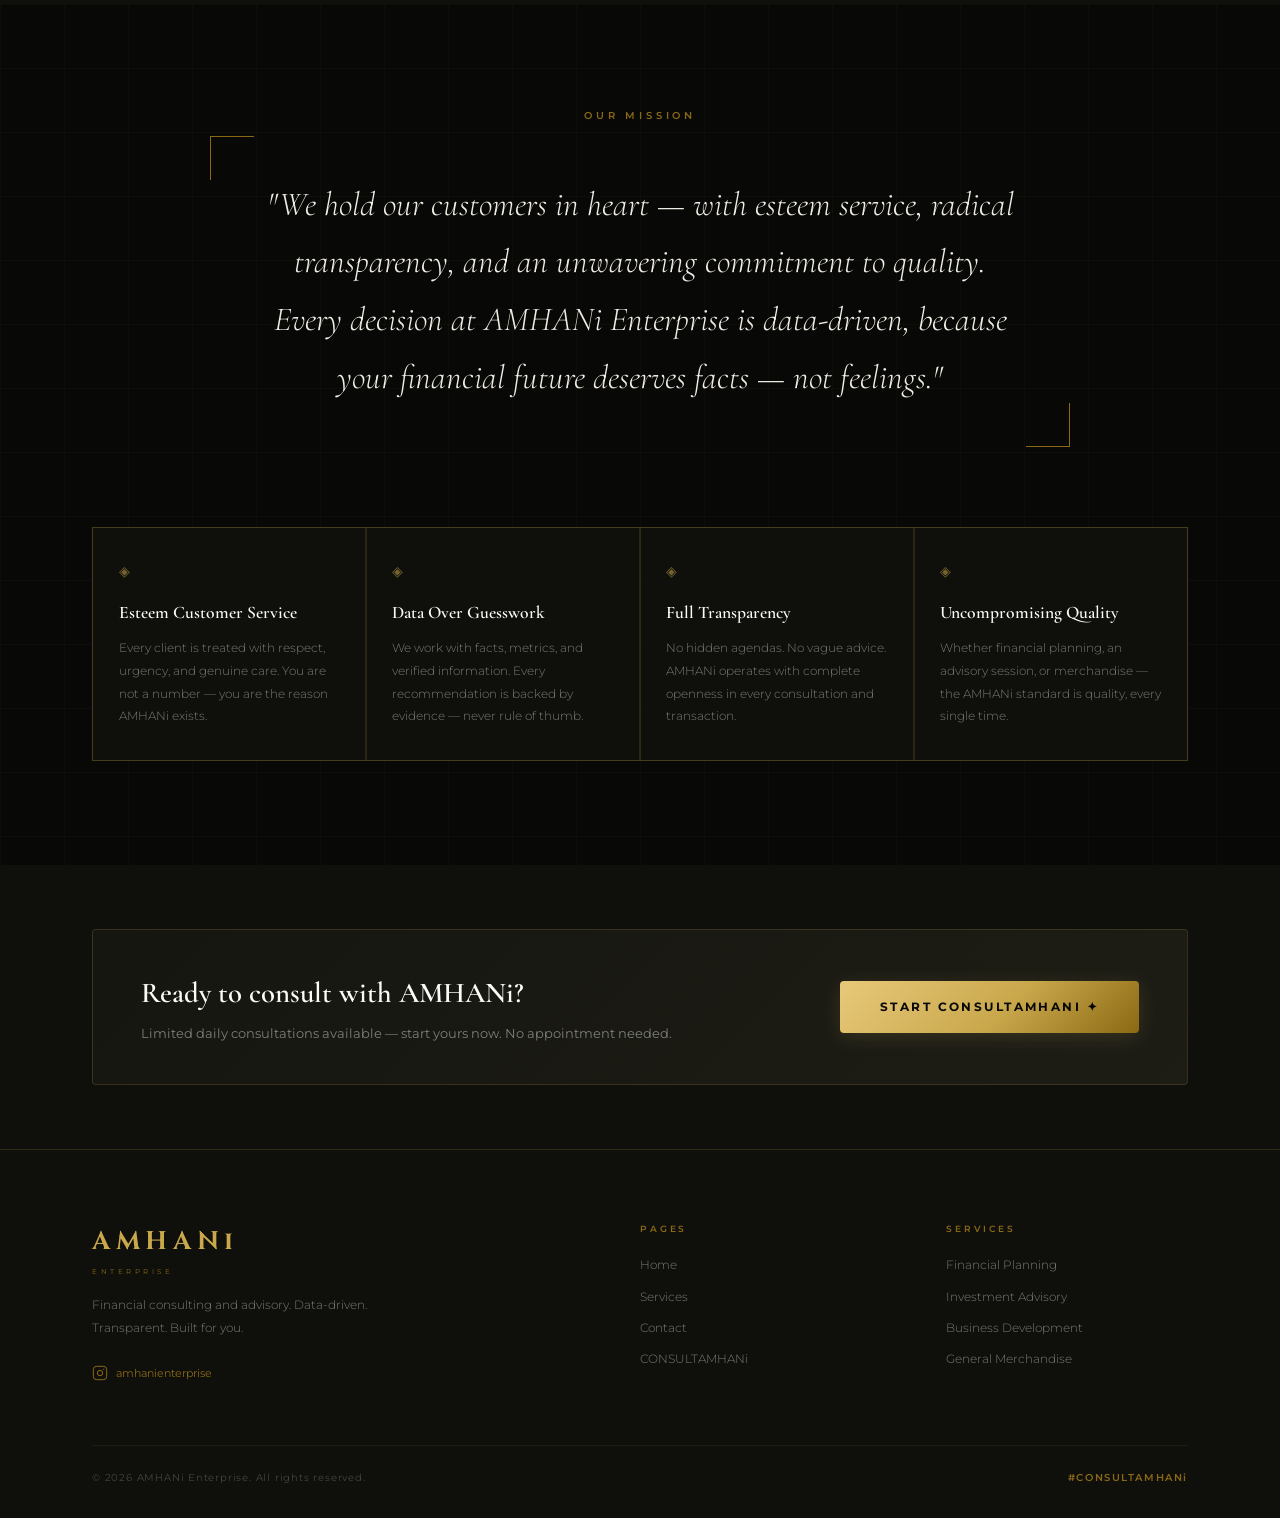
==== commit 2cd77c5b: "update: new website improvements" ====
--- a/website/index.html
+++ b/website/index.html
@@ -1,490 +1,364 @@
 <!DOCTYPE html>
 <html lang="en">
 <head>
-  <meta charset="UTF-8" />
-  <meta name="viewport" content="width=device-width, initial-scale=1.0" />
-  <title>AMHANi ENTERPRISE — Financial Consulting & Advisory</title>
-  <meta name="description" content="AMHANi Enterprise is a data-driven financial consulting and advisory firm. Expert financial planning, investment advisory, business development, and AI-powered research via CONSULTAMHANi." />
-  <link rel="preconnect" href="https://fonts.googleapis.com" />
-  <link rel="preconnect" href="https://fonts.gstatic.com" crossorigin />
-  <link href="https://fonts.googleapis.com/css2?family=Playfair+Display:ital,wght@0,400;0,600;0,700;0,900;1,400;1,600&family=DM+Sans:wght@300;400;500&family=DM+Mono:wght@300;400&display=swap" rel="stylesheet" />
+  <meta charset="UTF-8"/>
+  <meta name="viewport" content="width=device-width, initial-scale=1.0"/>
+  <title>AMHANi ENTERPRISE — Home</title>
+  <meta name="description" content="AMHANi Enterprise — data-driven financial consulting and advisory. We work with facts, not rule of thumb."/>
+  <link rel="stylesheet" href="styles.css"/>
   <style>
-    :root {
-      --gold:#C9A84C;--gold-light:#E8C97A;--gold-dim:#8B6B1F;
-      --gold-glow:rgba(201,168,76,0.12);--gold-border:rgba(201,168,76,0.22);
-      --black:#080806;--black-2:#0E0E0B;--black-3:#161612;--black-4:#1E1E18;
-      --white:#F8F6F0;--white-dim:rgba(248,246,240,0.55);
-      --white-muted:rgba(248,246,240,0.3);--white-ghost:rgba(248,246,240,0.08);
-      --font-display:'Playfair Display',Georgia,serif;
-      --font-body:'DM Sans',sans-serif;--font-mono:'DM Mono',monospace;
-      --ease:cubic-bezier(0.16,1,0.3,1);
-    }
-    *,*::before,*::after{box-sizing:border-box;margin:0;padding:0;}
-    html{scroll-behavior:smooth;}
-    body{background:var(--black);color:var(--white);font-family:var(--font-body);font-weight:300;line-height:1.7;overflow-x:hidden;cursor:none;}
-    .cursor{position:fixed;width:8px;height:8px;background:var(--gold);border-radius:50%;pointer-events:none;z-index:9999;transform:translate(-50%,-50%);transition:width .3s var(--ease),height .3s var(--ease);}
-    .cursor-ring{position:fixed;width:36px;height:36px;border:1px solid rgba(201,168,76,0.5);border-radius:50%;pointer-events:none;z-index:9998;transform:translate(-50%,-50%);transition:width .3s var(--ease),height .3s var(--ease);}
-    body::before{content:'';position:fixed;inset:0;background-image:url("data:image/svg+xml,%3Csvg viewBox='0 0 200 200' xmlns='http://www.w3.org/2000/svg'%3E%3Cfilter id='n'%3E%3CfeTurbulence type='fractalNoise' baseFrequency='.85' numOctaves='4' stitchTiles='stitch'/%3E%3C/filter%3E%3Crect width='100%25' height='100%25' filter='url(%23n)' opacity='.04'/%3E%3C/svg%3E");pointer-events:none;z-index:1;opacity:.35;}
-
-    /* NAV */
-    nav{position:fixed;top:0;left:0;right:0;z-index:100;display:flex;align-items:center;justify-content:space-between;padding:1.4rem 4rem;transition:background .4s,padding .3s;}
-    nav.scrolled{background:rgba(8,8,6,.9);backdrop-filter:blur(20px);padding:1rem 4rem;border-bottom:1px solid var(--gold-border);}
-    .nav-logo{font-family:var(--font-display);font-size:1.35rem;font-weight:700;letter-spacing:.12em;background:linear-gradient(135deg,var(--gold-light),var(--gold));-webkit-background-clip:text;-webkit-text-fill-color:transparent;background-clip:text;text-decoration:none;}
-    .nav-logo span{font-size:.52rem;letter-spacing:.3em;text-transform:uppercase;display:block;color:var(--gold-dim);-webkit-text-fill-color:var(--gold-dim);margin-top:-2px;}
-    .nav-links{display:flex;gap:2.5rem;list-style:none;align-items:center;}
-    .nav-links a{font-size:.68rem;letter-spacing:.2em;text-transform:uppercase;color:var(--white-dim);text-decoration:none;font-weight:400;transition:color .2s;position:relative;}
-    .nav-links a::after{content:'';position:absolute;bottom:-3px;left:0;width:0;height:1px;background:var(--gold);transition:width .3s var(--ease);}
-    .nav-links a:hover{color:var(--gold);}
-    .nav-links a:hover::after{width:100%;}
-    .nav-cta{background:transparent!important;border:1px solid var(--gold-border)!important;color:var(--gold)!important;padding:.45rem 1.2rem!important;border-radius:3px;transition:background .3s!important;}
-    .nav-cta:hover{background:var(--gold-glow)!important;border-color:var(--gold)!important;}
-    .nav-cta::after{display:none!important;}
-    .nav-toggle{display:none;flex-direction:column;gap:5px;cursor:pointer;padding:4px;z-index:110;}
-    .nav-toggle span{display:block;width:24px;height:1px;background:var(--gold);transition:all .3s;}
-
-    /* HERO */
-    #hero{min-height:100vh;display:flex;align-items:center;position:relative;padding:0 4rem;overflow:hidden;}
-    .hero-geo{position:absolute;inset:0;pointer-events:none;}
-    .hero-geo::before{content:'';position:absolute;top:-20%;right:-10%;width:700px;height:700px;border:1px solid var(--gold-border);border-radius:50%;animation:rotateGeo 40s linear infinite;}
-    .hero-geo::after{content:'';position:absolute;top:5%;right:5%;width:400px;height:400px;border:1px solid rgba(201,168,76,.08);border-radius:50%;animation:rotateGeo 25s linear infinite reverse;}
-    .hero-grid{position:absolute;inset:0;background-image:linear-gradient(rgba(201,168,76,.04) 1px,transparent 1px),linear-gradient(90deg,rgba(201,168,76,.04) 1px,transparent 1px);background-size:60px 60px;mask-image:radial-gradient(ellipse 80% 80% at 50% 50%,black,transparent);}
-    .hero-glow{position:absolute;top:30%;right:15%;width:500px;height:500px;background:radial-gradient(circle,rgba(201,168,76,.06) 0%,transparent 70%);pointer-events:none;}
-    @keyframes rotateGeo{from{transform:rotate(0deg)}to{transform:rotate(360deg)}}
-    .hero-content{position:relative;z-index:2;max-width:720px;}
-    .hero-label{font-family:var(--font-mono);font-size:.65rem;letter-spacing:.35em;text-transform:uppercase;color:var(--gold);margin-bottom:1.8rem;display:flex;align-items:center;gap:.8rem;opacity:0;animation:fadeUp .8s var(--ease) .2s forwards;}
-    .hero-label::before{content:'';display:inline-block;width:30px;height:1px;background:var(--gold);}
-    .hero-headline{font-family:var(--font-display);font-size:clamp(3rem,6vw,5.5rem);font-weight:900;line-height:1.05;letter-spacing:-.02em;margin-bottom:1.5rem;opacity:0;animation:fadeUp .9s var(--ease) .35s forwards;}
-    .hero-headline .gold-word{background:linear-gradient(135deg,var(--gold-light) 0%,var(--gold) 60%,var(--gold-dim) 100%);-webkit-background-clip:text;-webkit-text-fill-color:transparent;background-clip:text;display:block;}
-    .hero-sub{font-size:1.05rem;color:var(--white-dim);max-width:520px;line-height:1.8;margin-bottom:2.5rem;opacity:0;animation:fadeUp .9s var(--ease) .5s forwards;}
-    .hero-actions{display:flex;gap:1rem;flex-wrap:wrap;opacity:0;animation:fadeUp .9s var(--ease) .65s forwards;}
-    @keyframes fadeUp{from{opacity:0;transform:translateY(24px)}to{opacity:1;transform:translateY(0)}}
-    @keyframes fadeIn{from{opacity:0}to{opacity:1}}
-    .scroll-ind{position:absolute;bottom:2.5rem;left:50%;transform:translateX(-50%);display:flex;flex-direction:column;align-items:center;gap:.5rem;opacity:0;animation:fadeIn 1s var(--ease) 1.2s forwards;}
-    .scroll-ind span{font-family:var(--font-mono);font-size:.55rem;letter-spacing:.3em;text-transform:uppercase;color:var(--white-muted);}
-    .scroll-line{width:1px;height:40px;background:linear-gradient(to bottom,var(--gold),transparent);animation:scrollPulse 2s ease-in-out infinite;}
-    @keyframes scrollPulse{0%,100%{opacity:.3}50%{opacity:1}}
-
-    /* BUTTONS */
-    .btn-primary{display:inline-flex;align-items:center;gap:.6rem;background:linear-gradient(135deg,var(--gold-light) 0%,var(--gold) 100%);color:var(--black);font-family:var(--font-body);font-size:.72rem;font-weight:500;letter-spacing:.18em;text-transform:uppercase;text-decoration:none;padding:1rem 2.2rem;border-radius:3px;border:none;cursor:none;transition:opacity .25s,transform .25s var(--ease),box-shadow .25s;}
-    .btn-primary:hover{opacity:.9;transform:translateY(-2px);box-shadow:0 8px 30px rgba(201,168,76,.25);}
-    .btn-secondary{display:inline-flex;align-items:center;gap:.6rem;background:transparent;color:var(--white-dim);font-family:var(--font-body);font-size:.72rem;font-weight:400;letter-spacing:.18em;text-transform:uppercase;text-decoration:none;padding:1rem 2rem;border-radius:3px;border:1px solid var(--gold-border);cursor:none;transition:color .25s,border-color .25s,background .25s,transform .25s var(--ease);}
-    .btn-secondary:hover{color:var(--gold);border-color:var(--gold);background:var(--gold-glow);transform:translateY(-2px);}
-
-    /* SECTION BASE */
-    section{position:relative;z-index:2;}
-    .section-inner{max-width:1200px;margin:0 auto;padding:7rem 4rem;}
-    .section-label{font-family:var(--font-mono);font-size:.62rem;letter-spacing:.38em;text-transform:uppercase;color:var(--gold);margin-bottom:1rem;display:flex;align-items:center;gap:.8rem;}
-    .section-label::before{content:'';display:inline-block;width:20px;height:1px;background:var(--gold);}
-    .section-title{font-family:var(--font-display);font-size:clamp(2.2rem,4vw,3.5rem);font-weight:700;line-height:1.15;letter-spacing:-.01em;margin-bottom:1.2rem;}
-    .section-title .accent{background:linear-gradient(135deg,var(--gold-light),var(--gold));-webkit-background-clip:text;-webkit-text-fill-color:transparent;background-clip:text;}
-    .section-body{font-size:1rem;color:var(--white-dim);max-width:580px;line-height:1.85;}
-    .gold-rule{width:60px;height:1px;background:linear-gradient(to right,var(--gold),transparent);margin:2rem 0;}
-
-    /* STATS */
-    #stats{background:var(--black-2);border-top:1px solid var(--gold-border);border-bottom:1px solid var(--gold-border);}
-    .stats-inner{max-width:1200px;margin:0 auto;padding:3rem 4rem;display:grid;grid-template-columns:repeat(4,1fr);gap:2rem;}
-    .stat-item{text-align:center;padding:1rem;border-right:1px solid var(--gold-border);}
-    .stat-item:last-child{border-right:none;}
-    .stat-num{font-family:var(--font-display);font-size:2.8rem;font-weight:700;line-height:1;background:linear-gradient(135deg,var(--gold-light),var(--gold));-webkit-background-clip:text;-webkit-text-fill-color:transparent;background-clip:text;margin-bottom:.4rem;}
-    .stat-label{font-size:.68rem;letter-spacing:.18em;text-transform:uppercase;color:var(--white-muted);}
-
-    /* SERVICES */
-    #services{background:var(--black-2);}
-    .services-grid{display:grid;grid-template-columns:repeat(3,1fr);gap:1.5px;margin-top:4rem;background:var(--gold-border);border:1px solid var(--gold-border);}
-    .service-card{background:var(--black-2);padding:2.5rem 2rem;position:relative;overflow:hidden;transition:background .3s;}
-    .service-card::before{content:'';position:absolute;top:0;left:0;right:0;height:2px;background:linear-gradient(to right,var(--gold),transparent);transform:scaleX(0);transform-origin:left;transition:transform .4s var(--ease);}
-    .service-card:hover{background:var(--black-3);}
-    .service-card:hover::before{transform:scaleX(1);}
-    .service-icon{font-size:1.6rem;margin-bottom:1.2rem;display:block;}
-    .service-num{font-family:var(--font-mono);font-size:.58rem;letter-spacing:.3em;color:var(--gold-dim);margin-bottom:.8rem;}
-    .service-name{font-family:var(--font-display);font-size:1.25rem;font-weight:600;margin-bottom:.8rem;line-height:1.3;}
-    .service-desc{font-size:.88rem;color:var(--white-dim);line-height:1.75;}
-
-    /* ABOUT */
-    #about{background:var(--black);}
-    .about-layout{display:grid;grid-template-columns:1fr 1fr;gap:6rem;align-items:center;margin-top:1rem;}
-    .about-visual{position:relative;height:480px;}
-    .about-frame{position:absolute;inset:0;border:1px solid var(--gold-border);border-radius:2px;}
-    .about-frame-2{position:absolute;top:20px;left:20px;right:-20px;bottom:-20px;border:1px solid rgba(201,168,76,.1);border-radius:2px;}
-    .about-inner-box{position:absolute;inset:30px;background:var(--black-3);display:flex;flex-direction:column;justify-content:center;align-items:center;text-align:center;padding:2rem;}
-    .about-monogram{font-family:var(--font-display);font-size:5rem;font-weight:900;line-height:1;background:linear-gradient(135deg,var(--gold-light),var(--gold),var(--gold-dim));-webkit-background-clip:text;-webkit-text-fill-color:transparent;background-clip:text;margin-bottom:1rem;letter-spacing:-.03em;}
-    .about-est{font-family:var(--font-mono);font-size:.6rem;letter-spacing:.4em;text-transform:uppercase;color:var(--gold-dim);margin-bottom:1.5rem;}
-    .about-pillars{display:flex;gap:1.5rem;flex-wrap:wrap;justify-content:center;}
-    .pillar{font-size:.65rem;letter-spacing:.15em;text-transform:uppercase;color:var(--white-muted);padding:.3rem .7rem;border:1px solid var(--gold-border);border-radius:2px;}
-    .about-fact{display:flex;align-items:flex-start;gap:1rem;padding:1rem 0;border-bottom:1px solid var(--white-ghost);}
-    .about-fact:first-of-type{border-top:1px solid var(--white-ghost);}
-    .fact-icon{color:var(--gold);font-size:1rem;flex-shrink:0;margin-top:2px;}
-    .fact-text{font-size:.88rem;color:var(--white-dim);line-height:1.6;}
-    .fact-text strong{color:var(--white);font-weight:500;}
-
-    /* MISSION */
-    #mission{background:var(--black-3);border-top:1px solid var(--gold-border);border-bottom:1px solid var(--gold-border);}
-    .mission-inner{max-width:1200px;margin:0 auto;padding:7rem 4rem;text-align:center;}
-    .mission-quote{font-family:var(--font-display);font-size:clamp(1.6rem,3.5vw,2.8rem);font-weight:400;font-style:italic;line-height:1.45;color:var(--white);max-width:860px;margin:0 auto 2.5rem;position:relative;}
-    .mission-quote::before{content:'\201C';position:absolute;top:-1.5rem;left:-1rem;font-size:6rem;color:var(--gold-border);font-family:var(--font-display);line-height:1;pointer-events:none;}
-    .mission-quote .highlight{background:linear-gradient(135deg,var(--gold-light),var(--gold));-webkit-background-clip:text;-webkit-text-fill-color:transparent;background-clip:text;font-style:normal;font-weight:600;}
-    .mission-pillars{display:flex;justify-content:center;gap:3rem;flex-wrap:wrap;margin-top:3.5rem;}
-    .mission-pillar{display:flex;flex-direction:column;align-items:center;gap:.5rem;}
-    .mission-pillar-icon{width:50px;height:50px;border:1px solid var(--gold-border);border-radius:50%;display:flex;align-items:center;justify-content:center;font-size:1.2rem;background:var(--gold-glow);transition:border-color .3s,background .3s;}
-    .mission-pillar:hover .mission-pillar-icon{border-color:var(--gold);background:rgba(201,168,76,.18);}
-    .mission-pillar-name{font-size:.65rem;letter-spacing:.22em;text-transform:uppercase;color:var(--gold-dim);margin-top:.3rem;}
-
-    /* TESTIMONIALS */
-    #testimonials{background:var(--black);}
-    .testimonials-grid{display:grid;grid-template-columns:repeat(3,1fr);gap:1.5rem;margin-top:3.5rem;}
-    .testimonial-card{background:var(--black-3);border:1px solid var(--gold-border);border-radius:4px;padding:2rem;transition:border-color .3s,transform .3s var(--ease);}
-    .testimonial-card:hover{border-color:rgba(201,168,76,.5);transform:translateY(-4px);}
-    .testimonial-stars{color:var(--gold);font-size:.8rem;letter-spacing:3px;margin-bottom:1rem;}
-    .testimonial-text{font-size:.9rem;color:var(--white-dim);line-height:1.8;font-style:italic;margin-bottom:1.5rem;}
-    .testimonial-author{display:flex;align-items:center;gap:.8rem;}
-    .author-avatar{width:36px;height:36px;border-radius:50%;background:linear-gradient(135deg,var(--gold-dim),var(--gold));display:flex;align-items:center;justify-content:center;font-family:var(--font-display);font-size:.9rem;font-weight:700;color:var(--black);flex-shrink:0;}
-    .author-name{font-size:.82rem;font-weight:500;color:var(--white);}
-    .author-role{font-size:.7rem;color:var(--white-muted);font-family:var(--font-mono);letter-spacing:.08em;}
-
-    /* CONSULT CTA */
-    #consult{background:var(--black-2);border-top:1px solid var(--gold-border);}
-    .consult-inner{max-width:1200px;margin:0 auto;padding:7rem 4rem;display:grid;grid-template-columns:1fr 1fr;gap:5rem;align-items:center;}
-    .consult-panel{background:var(--black-4);border:1px solid var(--gold-border);border-radius:6px;padding:2.5rem;position:relative;overflow:hidden;}
-    .consult-panel::before{content:'';position:absolute;top:0;left:0;right:0;height:3px;background:linear-gradient(to right,var(--gold-light),var(--gold),transparent);}
-    .consult-panel-label{font-family:var(--font-mono);font-size:.6rem;letter-spacing:.35em;text-transform:uppercase;color:var(--gold);margin-bottom:1.2rem;}
-    .consult-panel-title{font-family:var(--font-display);font-size:1.8rem;font-weight:700;margin-bottom:.8rem;background:linear-gradient(135deg,var(--gold-light),var(--gold));-webkit-background-clip:text;-webkit-text-fill-color:transparent;background-clip:text;}
-    .consult-panel-desc{font-size:.85rem;color:var(--white-dim);line-height:1.75;margin-bottom:1.8rem;}
-    .consult-feature{display:flex;align-items:center;gap:.7rem;padding:.4rem 0;font-size:.82rem;color:var(--white-dim);}
-    .consult-feature::before{content:'✦';color:var(--gold);font-size:.6rem;flex-shrink:0;}
-    .free-badge{display:inline-block;background:var(--gold-glow);border:1px solid var(--gold-border);color:var(--gold);font-family:var(--font-mono);font-size:.6rem;letter-spacing:.2em;text-transform:uppercase;padding:.25rem .7rem;border-radius:2px;margin-bottom:1.2rem;}
-
-    /* CONTACT */
-    #contact{background:var(--black);}
-    .contact-layout{display:grid;grid-template-columns:1fr 1fr;gap:5rem;margin-top:3rem;}
-    .contact-info-item{display:flex;align-items:flex-start;gap:1.2rem;padding:1.5rem 0;border-bottom:1px solid var(--white-ghost);}
-    .contact-icon{width:40px;height:40px;background:var(--gold-glow);border:1px solid var(--gold-border);border-radius:3px;display:flex;align-items:center;justify-content:center;font-size:1rem;flex-shrink:0;transition:background .3s,border-color .3s;}
-    .contact-info-item:hover .contact-icon{background:rgba(201,168,76,.2);border-color:var(--gold);}
-    .contact-detail-label{font-family:var(--font-mono);font-size:.6rem;letter-spacing:.25em;text-transform:uppercase;color:var(--gold-dim);margin-bottom:.3rem;}
-    .contact-detail-value{font-size:.92rem;color:var(--white);}
-    .contact-detail-value a{color:var(--white);text-decoration:none;transition:color .2s;}
-    .contact-detail-value a:hover{color:var(--gold);}
-    .contact-form{display:flex;flex-direction:column;gap:1.2rem;}
-    .form-group{display:flex;flex-direction:column;gap:.4rem;}
-    .form-label{font-family:var(--font-mono);font-size:.6rem;letter-spacing:.25em;text-transform:uppercase;color:var(--gold-dim);}
-    .form-input,.form-textarea{background:var(--black-3);border:1px solid var(--gold-border);border-radius:3px;padding:.9rem 1.1rem;color:var(--white);font-family:var(--font-body);font-size:.9rem;font-weight:300;outline:none;transition:border-color .25s,background .25s;cursor:none;}
-    .form-input::placeholder,.form-textarea::placeholder{color:var(--white-muted);}
-    .form-input:focus,.form-textarea:focus{border-color:var(--gold);background:var(--black-4);}
-    .form-textarea{resize:vertical;min-height:120px;}
-
-    /* FOOTER */
-    footer{background:var(--black-2);border-top:1px solid var(--gold-border);position:relative;z-index:2;}
-    .footer-inner{max-width:1200px;margin:0 auto;padding:4rem 4rem 2.5rem;}
-    .footer-top{display:grid;grid-template-columns:2fr 1fr 1fr;gap:4rem;padding-bottom:3rem;border-bottom:1px solid var(--white-ghost);margin-bottom:2rem;}
-    .footer-brand-name{font-family:var(--font-display);font-size:1.5rem;font-weight:700;letter-spacing:.1em;background:linear-gradient(135deg,var(--gold-light),var(--gold));-webkit-background-clip:text;-webkit-text-fill-color:transparent;background-clip:text;margin-bottom:.3rem;}
-    .footer-brand-tag{font-size:.62rem;letter-spacing:.3em;text-transform:uppercase;color:var(--gold-dim);margin-bottom:1rem;}
-    .footer-brand-desc{font-size:.85rem;color:var(--white-muted);line-height:1.75;max-width:320px;}
-    .footer-col-title{font-family:var(--font-mono);font-size:.6rem;letter-spacing:.28em;text-transform:uppercase;color:var(--gold);margin-bottom:1.2rem;}
-    .footer-links{list-style:none;display:flex;flex-direction:column;gap:.7rem;}
-    .footer-links a{font-size:.85rem;color:var(--white-muted);text-decoration:none;transition:color .2s;}
-    .footer-links a:hover{color:var(--gold);}
-    .footer-bottom{display:flex;align-items:center;justify-content:space-between;flex-wrap:wrap;gap:1rem;}
-    .footer-copy{font-size:.72rem;color:var(--white-muted);letter-spacing:.05em;}
-    .footer-hashtag{font-family:var(--font-mono);font-size:.68rem;letter-spacing:.2em;color:var(--gold-dim);}
-
-    /* REVEAL ANIMATIONS */
-    .reveal{opacity:0;transform:translateY(32px);transition:opacity .8s var(--ease),transform .8s var(--ease);}
-    .reveal.visible{opacity:1;transform:translateY(0);}
-    .reveal-delay-1{transition-delay:.1s;}
-    .reveal-delay-2{transition-delay:.2s;}
-    .reveal-delay-3{transition-delay:.3s;}
-    .reveal-delay-4{transition-delay:.4s;}
-
-    /* RESPONSIVE */
-    @media(max-width:1024px){
-      .services-grid{grid-template-columns:repeat(2,1fr);}
-      .testimonials-grid{grid-template-columns:repeat(2,1fr);}
-      .stats-inner{grid-template-columns:repeat(2,1fr);}
-    }
-    @media(max-width:768px){
-      nav{padding:1.2rem 1.5rem;}
-      nav.scrolled{padding:1rem 1.5rem;}
-      .nav-links{display:none;position:fixed;top:0;left:0;right:0;bottom:0;background:rgba(8,8,6,.97);flex-direction:column;justify-content:center;align-items:center;gap:2.5rem;z-index:99;}
-      .nav-links.open{display:flex;}
-      .nav-links a{font-size:1.2rem;}
-      .nav-toggle{display:flex;}
-      #hero{padding:0 1.5rem;}
-      .section-inner{padding:5rem 1.5rem;}
-      .mission-inner,.consult-inner{padding:5rem 1.5rem;}
-      .consult-inner{grid-template-columns:1fr;gap:2.5rem;}
-      .about-layout{grid-template-columns:1fr;}
-      .about-visual{display:none;}
-      .contact-layout{grid-template-columns:1fr;gap:2.5rem;}
-      .services-grid{grid-template-columns:1fr;}
-      .testimonials-grid{grid-template-columns:1fr;}
-      .stats-inner{grid-template-columns:repeat(2,1fr);padding:2.5rem 1.5rem;}
-      .stat-item{border-right:none;border-bottom:1px solid var(--gold-border);}
-      .stat-item:last-child{border-bottom:none;}
-      .footer-top{grid-template-columns:1fr;gap:2.5rem;}
-      .footer-inner{padding:3rem 1.5rem 2rem;}
-      .hero-headline{font-size:2.8rem;}
-      body{cursor:auto;}
-      .cursor,.cursor-ring{display:none;}
+    /* ── HOME-SPECIFIC STYLES ── */
+
+    /* Hero */
+    #hero {
+      min-height: 100vh; display: flex; align-items: center;
+      padding-top: var(--nav-h); position: relative; overflow: hidden;
+    }
+    .hero-bg { position: absolute; inset: 0; }
+    .hero-grid {
+      position: absolute; inset: 0;
+      background-image:
+        linear-gradient(rgba(201,168,76,0.035) 1px, transparent 1px),
+        linear-gradient(90deg, rgba(201,168,76,0.035) 1px, transparent 1px);
+      background-size: 62px 62px;
+    }
+    .hero-glow {
+      position: absolute; width: 750px; height: 750px;
+      top: -260px; right: -180px;
+      background: radial-gradient(ellipse, rgba(201,168,76,0.07) 0%, transparent 68%);
+      border-radius: 50%; transition: transform 0.8s ease;
+    }
+    .hero-content { position: relative; z-index: 1; max-width: 820px; padding: 5rem 2rem; }
+    .hero-eyebrow {
+      font-size: 0.62rem; letter-spacing: 0.44em; text-transform: uppercase;
+      color: var(--gold-dim); font-weight: 600; margin-bottom: 1.5rem;
+      display: flex; align-items: center; gap: 1rem;
+    }
+    .hero-eyebrow::before { content: ''; width: 30px; height: 1px; background: var(--gold-dim); display: block; }
+    .wm-amhani {
+      display: block; font-family: var(--ff-display);
+      font-size: clamp(4rem, 10vw, 8.5rem);
+      font-weight: 700; letter-spacing: 0.1em; line-height: 0.88;
+      background: linear-gradient(135deg, var(--gold-light) 0%, var(--gold) 42%, var(--gold-dim) 100%);
+      -webkit-background-clip: text; -webkit-text-fill-color: transparent; background-clip: text;
+    }
+    .wm-enterprise {
+      display: block; font-family: var(--ff-sans);
+      font-size: clamp(0.85rem, 1.8vw, 1.2rem);
+      font-weight: 300; letter-spacing: 0.58em; color: var(--muted);
+      text-transform: uppercase; margin-top: 0.4rem;
+    }
+    .hero-tagline {
+      font-family: var(--ff-serif); font-size: clamp(1.1rem, 2.5vw, 1.65rem);
+      font-weight: 300; color: rgba(250,250,247,0.65);
+      line-height: 1.72; margin: 1.8rem 0 2.5rem;
+    }
+    .hero-tagline em { font-style: italic; color: var(--gold-light); }
+    .hero-actions { display: flex; gap: 1rem; flex-wrap: wrap; margin-bottom: 4rem; }
+    .hero-stats { display: flex; align-items: center; gap: 2.5rem; flex-wrap: wrap; }
+    .stat-num { font-family: var(--ff-serif); font-size: 2.1rem; font-weight: 600; color: var(--gold); line-height: 1; }
+    .stat-label { font-size: 0.58rem; letter-spacing: 0.2em; text-transform: uppercase; color: var(--dim); margin-top: 3px; }
+    .stat-sep { width: 1px; height: 38px; background: var(--gold-border); }
+
+    .hero-scroll {
+      position: absolute; bottom: 2rem; left: 50%; transform: translateX(-50%);
+      display: flex; flex-direction: column; align-items: center; gap: 0.5rem; z-index: 1;
+    }
+    .hero-scroll span { font-size: 0.52rem; letter-spacing: 0.3em; text-transform: uppercase; color: var(--dim); }
+    .scroll-line { width: 1px; height: 44px; background: linear-gradient(to bottom, var(--gold-dim), transparent); animation: pulse 2s ease infinite; }
+    @keyframes pulse { 0%,100%{ opacity:0.3; } 50%{ opacity:1; } }
+
+    /* About */
+    #about { background: var(--surface); }
+    .about-layout { display: grid; grid-template-columns: 1fr 1.6fr; gap: 6rem; align-items: center; }
+    .emblem-wrap { display: flex; justify-content: center; }
+    .emblem {
+      position: relative; width: 240px; height: 240px;
+      display: flex; align-items: center; justify-content: center;
+    }
+    .emblem-ring {
+      position: absolute; border-radius: 50%;
+      border: 1px solid rgba(201,168,76,0.22);
+    }
+    .emblem-ring.r1 { width: 100%; height: 100%; animation: spin 35s linear infinite; }
+    .emblem-ring.r2 { width: 75%; height: 75%; border-style: dashed; animation: spin 22s linear infinite reverse; }
+    .emblem-ring.r3 { width: 48%; height: 48%; animation: spin 15s linear infinite; }
+    @keyframes spin { to { transform: rotate(360deg); } }
+    .emblem-letter {
+      font-family: var(--ff-display); font-size: 4.5rem; font-weight: 700; z-index: 1;
+      background: linear-gradient(135deg, var(--gold-light), var(--gold));
+      -webkit-background-clip: text; -webkit-text-fill-color: transparent; background-clip: text;
+    }
+    .about-body { font-size: 0.87rem; color: var(--muted); line-height: 1.92; font-weight: 300; margin-bottom: 1.2rem; }
+    .pillars { display: grid; grid-template-columns: 1fr 1fr; gap: 0.7rem; margin-top: 2rem; }
+    .pillar {
+      display: flex; align-items: center; gap: 0.6rem;
+      padding: 0.72rem 1rem; border: 1px solid var(--gold-border); border-radius: var(--radius);
+      font-size: 0.68rem; letter-spacing: 0.12em; text-transform: uppercase;
+      color: var(--muted); font-weight: 600; transition: border-color 0.25s, color 0.25s;
+    }
+    .pillar:hover { border-color: var(--gold); color: var(--gold); }
+    .pillar-dot { width: 5px; height: 5px; border-radius: 50%; background: var(--gold); flex-shrink: 0; }
+
+    /* Mission */
+    #mission { background: var(--black); }
+    .mission-quote {
+      font-family: var(--ff-serif); font-size: clamp(1.3rem, 3vw, 2.1rem);
+      font-weight: 300; font-style: italic; color: var(--off-white);
+      line-height: 1.72; text-align: center; max-width: 860px;
+      margin: 0 auto 5rem; position: relative; padding: 2.5rem 3.5rem;
+    }
+    .mission-quote::before,
+    .mission-quote::after {
+      content: ''; position: absolute;
+      width: 44px; height: 44px; border-color: var(--gold-dim); border-style: solid;
+    }
+    .mission-quote::before { top: 0; left: 0; border-width: 1px 0 0 1px; }
+    .mission-quote::after  { bottom: 0; right: 0; border-width: 0 1px 1px 0; }
+
+    .values-grid { display: grid; grid-template-columns: repeat(4, 1fr); gap: 1.5px; background: var(--gold-border); border: 1px solid var(--gold-border); }
+    .value-card { background: var(--surface); padding: 2rem 1.6rem; transition: background 0.3s; }
+    .value-card:hover { background: var(--surface-2); }
+    .value-icon { font-size: 0.9rem; color: var(--gold); margin-bottom: 1rem; opacity: 0.55; display: block; }
+    .value-card h4 { font-family: var(--ff-serif); font-size: 1.1rem; font-weight: 600; color: var(--white); margin-bottom: 0.65rem; }
+    .value-card p { font-size: 0.78rem; color: var(--muted); line-height: 1.82; font-weight: 300; }
+
+    /* CTA strip */
+    #cta-strip { background: var(--surface); padding: 4rem 0; }
+    .cta-strip-inner {
+      display: flex; align-items: center; justify-content: space-between;
+      gap: 2rem; flex-wrap: wrap;
+      border: 1px solid var(--gold-border); border-radius: var(--radius);
+      padding: 2.5rem 3rem;
+      background: linear-gradient(135deg, var(--surface-2) 0%, var(--surface-3) 100%);
+    }
+    .cta-strip-text h3 { font-family: var(--ff-serif); font-size: 1.8rem; font-weight: 600; color: var(--white); margin-bottom: 0.4rem; }
+    .cta-strip-text p { font-size: 0.82rem; color: var(--muted); }
+
+    @media (max-width: 900px) {
+      .about-layout { grid-template-columns: 1fr; gap: 3rem; }
+      .emblem-wrap { display: none; }
+      .pillars { grid-template-columns: 1fr; }
+    }
+    @media (max-width: 700px) {
+      .values-grid { grid-template-columns: 1fr; }
+      .hero-stats { gap: 1.5rem; }
+      .mission-quote { padding: 1.5rem; }
+      .cta-strip-inner { flex-direction: column; text-align: center; padding: 2rem 1.5rem; }
+    }
+    @media (max-width: 480px) {
+      .hero-actions { flex-direction: column; }
     }
   </style>
 </head>
 <body>
-  <div class="cursor" id="cursor"></div>
-  <div class="cursor-ring" id="cursorRing"></div>
-
-  <nav id="navbar">
-    <a href="#hero" class="nav-logo">AMHANi<span>Enterprise</span></a>
-    <ul class="nav-links" id="navLinks">
-      <li><a href="#services">Services</a></li>
-      <li><a href="#about">About</a></li>
-      <li><a href="#mission">Mission</a></li>
-      <li><a href="#testimonials">Testimonials</a></li>
-      <li><a href="#contact">Contact</a></li>
-      <li><a href="http://consultamhani.streamlit.app" target="_blank" class="nav-cta">CONSULTAMHANi</a></li>
-    </ul>
-    <div class="nav-toggle" id="navToggle"><span></span><span></span><span></span></div>
-  </nav>
-
-  <!-- HERO -->
-  <section id="hero">
-    <div class="hero-geo"></div>
+
+<!-- ░░ NAV ░░ -->
+<nav id="nav">
+  <div class="nav-inner">
+    <a href="index.html" class="nav-logo">
+      <span class="logo-main">AMHANi</span>
+      <span class="logo-tag">Enterprise</span>
+    </a>
+    <div class="nav-links">
+      <a href="index.html"    class="active">Home</a>
+      <a href="services.html">Services</a>
+      <a href="contact.html" >Contact</a>
+      <a href="https://consultamhani.streamlit.app" target="_blank" class="nav-cta">CONSULTAMHANi</a>
+    </div>
+    <button class="hamburger" id="hamburger"><span></span><span></span><span></span></button>
+  </div>
+  <div class="mobile-menu" id="mobileMenu">
+    <a href="index.html"    class="mobile-link active">Home</a>
+    <a href="services.html" class="mobile-link">Services</a>
+    <a href="contact.html"  class="mobile-link">Contact</a>
+    <a href="https://YOUR-APP.streamlit.app" target="_blank" class="mobile-link mobile-cta">CONSULTAMHANi</a>
+  </div>
+</nav>
+
+<!-- ░░ HERO ░░ -->
+<section id="hero">
+  <div class="hero-bg">
     <div class="hero-grid"></div>
     <div class="hero-glow"></div>
-    <div class="hero-content">
-      <div class="hero-label">AMHANi Enterprise · Financial Consulting & Advisory</div>
-      <h1 class="hero-headline">
-        Financial Intelligence
-        <span class="gold-word">Built On Facts,</span>
-        Not Rule of Thumb.
-      </h1>
-      <p class="hero-sub">A data-driven financial consulting and advisory firm offering expert guidance in financial planning, investment advisory, business development, and AI-powered research — so you never have to guess again.</p>
-      <div class="hero-actions">
-        <a href="http://consultamhani.streamlit.app" target="_blank" class="btn-primary">Try CONSULTAMHANi ✦</a>
-        <a href="#services" class="btn-secondary">Our Services →</a>
-      </div>
-    </div>
-    <div class="scroll-ind"><span>Scroll</span><div class="scroll-line"></div></div>
-  </section>
-
-  <!-- STATS -->
-  <section id="stats">
-    <div class="stats-inner">
-      <div class="stat-item reveal"><div class="stat-num">5+</div><div class="stat-label">Services Offered</div></div>
-      <div class="stat-item reveal reveal-delay-1"><div class="stat-num">Data</div><div class="stat-label">Driven Approach</div></div>
-      <div class="stat-item reveal reveal-delay-2"><div class="stat-num">24/7</div><div class="stat-label">AI Agent Access</div></div>
-      <div class="stat-item reveal reveal-delay-3"><div class="stat-num">100%</div><div class="stat-label">Transparent</div></div>
-    </div>
-  </section>
-
-  <!-- SERVICES -->
-  <section id="services">
-    <div class="section-inner">
-      <div class="section-label reveal">What We Offer</div>
-      <h2 class="section-title reveal reveal-delay-1">Expert Services <span class="accent">Tailored</span><br>To Your Financial Goals</h2>
-      <div class="gold-rule reveal reveal-delay-2"></div>
-      <div class="services-grid">
-        <div class="service-card reveal"><span class="service-icon">📊</span><div class="service-num">01</div><div class="service-name">Financial Planning Consultancy</div><p class="service-desc">Personalised, fact-based financial plans built around your goals, income, and future. We help you build wealth systematically — not by guesswork.</p></div>
-        <div class="service-card reveal reveal-delay-1"><span class="service-icon">📈</span><div class="service-num">02</div><div class="service-name">Investment Advisory Services</div><p class="service-desc">Data-driven investment guidance tailored to your risk appetite. We analyse markets, evaluate options, and give you clarity before you commit capital.</p></div>
-        <div class="service-card reveal reveal-delay-2"><span class="service-icon">🏢</span><div class="service-num">03</div><div class="service-name">Business Development</div><p class="service-desc">Strategic advisory for businesses looking to grow, pivot, or enter new markets. From financial modelling to operational structure — we help you scale right.</p></div>
-        <div class="service-card reveal reveal-delay-3"><span class="service-icon">🤖</span><div class="service-num">04</div><div class="service-name">AI Financial Research Agent</div><p class="service-desc">CONSULTAMHANi — your 24/7 AI-powered financial assistant. Real-time stock data, market research, financial metrics, and analysis at your fingertips.</p></div>
-        <div class="service-card reveal reveal-delay-1"><span class="service-icon">🛒</span><div class="service-num">05</div><div class="service-name">General Merchandise</div><p class="service-desc">Buy and sell transactions handled with professionalism. Quality products, transparent pricing, and the same data-driven standards we apply to all services.</p></div>
-        <div class="service-card reveal reveal-delay-2"><span class="service-icon">🎯</span><div class="service-num">06</div><div class="service-name">Physical Advisory & Consulting</div><p class="service-desc">Face-to-face consultations for clients who need direct, expert engagement. Personalised sessions built around your specific financial situation.</p></div>
-      </div>
-    </div>
-  </section>
-
-  <!-- ABOUT -->
-  <section id="about">
-    <div class="section-inner">
-      <div class="about-layout">
-        <div class="about-visual reveal">
-          <div class="about-frame-2"></div>
-          <div class="about-frame"></div>
-          <div class="about-inner-box">
-            <div class="about-monogram">AE</div>
-            <div class="about-est">AMHANi Enterprise</div>
-            <div class="about-pillars">
-              <span class="pillar">Data-Driven</span>
-              <span class="pillar">Transparent</span>
-              <span class="pillar">Quality</span>
-              <span class="pillar">Expert</span>
-            </div>
-          </div>
+  </div>
+  <div class="hero-content container">
+    <p class="hero-eyebrow reveal">Financial Consulting & Advisory</p>
+    <div class="reveal d1">
+      <span class="wm-amhani">AMHANi</span>
+      <span class="wm-enterprise">Enterprise</span>
+    </div>
+    <p class="hero-tagline reveal d2">
+      We work with facts, not rule of thumb.<br/>
+      <em>Expert advice that keeps you standing.</em>
+    </p>
+    <div class="hero-actions reveal d3">
+      <a href="https://consultamhani.streamlit.app" target="_blank" class="btn-primary large">CONSULTAMHANi ✦</a>
+      <a href="services.html" class="btn-ghost">Our Services</a>
+    </div>
+    <div class="hero-stats reveal d4">
+      <div>
+        <div class="stat-num">5+</div>
+        <div class="stat-label">Services</div>
+      </div>
+      <div class="stat-sep"></div>
+      <div>
+        <div class="stat-num">24/7</div>
+        <div class="stat-label">AI Consulting</div>
+      </div>
+      <div class="stat-sep"></div>
+      <div>
+        <div class="stat-num">100%</div>
+        <div class="stat-label">Data Driven</div>
+      </div>
+    </div>
+  </div>
+  <div class="hero-scroll">
+    <span>Scroll</span>
+    <div class="scroll-line"></div>
+  </div>
+</section>
+
+<!-- ░░ MARQUEE ░░ -->
+<div class="marquee-strip">
+  <div class="marquee-track">
+    <span>Financial Planning</span><span class="gem">✦</span>
+    <span>Investment Advisory</span><span class="gem">✦</span>
+    <span>Business Development</span><span class="gem">✦</span>
+    <span>General Merchandise</span><span class="gem">✦</span>
+    <span>CONSULTAMHANi</span><span class="gem">✦</span>
+    <span>Data-Driven Consulting</span><span class="gem">✦</span>
+    <span>Expert Advisory</span><span class="gem">✦</span>
+    <span>Financial Planning</span><span class="gem">✦</span>
+    <span>Investment Advisory</span><span class="gem">✦</span>
+    <span>Business Development</span><span class="gem">✦</span>
+    <span>General Merchandise</span><span class="gem">✦</span>
+    <span>CONSULTAMHANi</span><span class="gem">✦</span>
+    <span>Data-Driven Consulting</span><span class="gem">✦</span>
+    <span>Expert Advisory</span><span class="gem">✦</span>
+  </div>
+</div>
+
+<!-- ░░ ABOUT ░░ -->
+<section id="about">
+  <div class="container">
+    <div class="about-layout">
+      <div class="emblem-wrap">
+        <div class="emblem">
+          <div class="emblem-ring r1"></div>
+          <div class="emblem-ring r2"></div>
+          <div class="emblem-ring r3"></div>
+          <span class="emblem-letter">A</span>
         </div>
-        <div class="about-text">
-          <div class="section-label reveal">Our Story</div>
-          <h2 class="section-title reveal reveal-delay-1">Why <span class="accent">AMHANi</span><br>Enterprise Exists</h2>
-          <div class="gold-rule reveal reveal-delay-2"></div>
-          <p class="section-body reveal reveal-delay-2">Too many people start their financial journey with confidence but fall along the way — not because they lacked ambition, but because they lacked proper expert guidance. They relied on rule of thumb where they needed facts.</p>
-          <p class="section-body reveal reveal-delay-3" style="margin-top:1rem;">AMHANi Enterprise was built to close that gap. We are a data-driven consulting firm that works with facts, not assumptions — delivering financial intelligence that actually holds up over time.</p>
-          <div class="about-fact reveal reveal-delay-1" style="margin-top:1.5rem;"><span class="fact-icon">✦</span><div class="fact-text"><strong>We work with facts.</strong> Every recommendation is backed by data, not gut feeling or generalised advice.</div></div>
-          <div class="about-fact reveal reveal-delay-2"><span class="fact-icon">✦</span><div class="fact-text"><strong>We hold you in esteem.</strong> Our clients are not just accounts — they are partners whose financial wellbeing drives everything we do.</div></div>
-          <div class="about-fact reveal reveal-delay-3"><span class="fact-icon">✦</span><div class="fact-text"><strong>Full transparency.</strong> No hidden agendas. No ambiguous advice. You see everything clearly.</div></div>
+      </div>
+      <div>
+        <p class="eyebrow reveal">Who We Are</p>
+        <h2 class="section-title reveal d1">About AMHANi Enterprise</h2>
+        <p class="about-body reveal d2">
+          AMHANi Enterprise is a financial consulting and advisory firm built on one conviction — that people deserve expert financial guidance, not guesswork.
+        </p>
+        <p class="about-body reveal d2">
+          Too many individuals start their financial journey strong, only to fall short because they lacked the right expert by their side. We saw this pattern repeat — and decided to fix it. We work with facts, verified data, and real analysis.
+        </p>
+        <p class="about-body reveal d2">
+          From financial planning and investment advisory to business development and general merchandise — AMHANi Enterprise is the financial partner you never had.
+        </p>
+        <div class="pillars reveal d3">
+          <div class="pillar"><div class="pillar-dot"></div>Data Driven</div>
+          <div class="pillar"><div class="pillar-dot"></div>Transparent</div>
+          <div class="pillar"><div class="pillar-dot"></div>Client First</div>
+          <div class="pillar"><div class="pillar-dot"></div>Quality Focused</div>
         </div>
       </div>
     </div>
-  </section>
-
-  <!-- MISSION -->
-  <section id="mission">
-    <div class="mission-inner">
-      <div class="section-label reveal" style="justify-content:center;">Our Motivation</div>
-      <blockquote class="mission-quote reveal reveal-delay-1">
-        We hold every client in esteem — because behind every financial decision is a life, a family, a dream. AMHANi Enterprise delivers <span class="highlight">transparency, quality, and data-driven clarity</span> in everything we do.
-      </blockquote>
-      <p class="section-body reveal reveal-delay-2" style="max-width:600px;margin:0 auto 1rem;text-align:center;">Our mission is simple: give every client the expert financial guidance they deserve — powered by facts, delivered with heart.</p>
-      <div class="mission-pillars reveal reveal-delay-3">
-        <div class="mission-pillar"><div class="mission-pillar-icon">🏆</div><div class="mission-pillar-name">Quality</div></div>
-        <div class="mission-pillar"><div class="mission-pillar-icon">🔍</div><div class="mission-pillar-name">Data-Driven</div></div>
-        <div class="mission-pillar"><div class="mission-pillar-icon">🤝</div><div class="mission-pillar-name">Customer First</div></div>
-        <div class="mission-pillar"><div class="mission-pillar-icon">💎</div><div class="mission-pillar-name">Transparency</div></div>
-        <div class="mission-pillar"><div class="mission-pillar-icon">📡</div><div class="mission-pillar-name">Expert Advice</div></div>
-      </div>
-    </div>
-  </section>
-
-  <!-- TESTIMONIALS -->
-  <section id="testimonials">
-    <div class="section-inner">
-      <div class="section-label reveal">Client Voices</div>
-      <h2 class="section-title reveal reveal-delay-1">What Our Clients <span class="accent">Say</span></h2>
-      <div class="gold-rule reveal reveal-delay-2"></div>
-      <div class="testimonials-grid">
-        <div class="testimonial-card reveal"><div class="testimonial-stars">★★★★★</div><p class="testimonial-text">"AMHANi gave me a clear financial plan I could actually follow. Before them I was just guessing — now every decision is backed by real data."</p><div class="testimonial-author"><div class="author-avatar">C</div><div><div class="author-name">Chukwuemeka A.</div><div class="author-role">Business Owner, Lagos</div></div></div></div>
-        <div class="testimonial-card reveal reveal-delay-1"><div class="testimonial-stars">★★★★★</div><p class="testimonial-text">"CONSULTAMHANi is something else. I asked it about TSLA at midnight and had a full market analysis in seconds. Genuinely useful."</p><div class="testimonial-author"><div class="author-avatar">F</div><div><div class="author-name">Fatima M.</div><div class="author-role">Investor, Abuja</div></div></div></div>
-        <div class="testimonial-card reveal reveal-delay-2"><div class="testimonial-stars">★★★★★</div><p class="testimonial-text">"What I appreciate most is the transparency. They show you the data, explain the reasoning, and never push you without facts to back it."</p><div class="testimonial-author"><div class="author-avatar">B</div><div><div class="author-name">Bayo O.</div><div class="author-role">Financial Analyst, PH</div></div></div></div>
-      </div>
-      <p style="text-align:center;margin-top:2rem;font-size:.72rem;color:var(--white-muted);letter-spacing:.12em;font-family:var(--font-mono);">— Testimonials will be updated with verified client reviews —</p>
-    </div>
-  </section>
-
-  <!-- CONSULT CTA -->
-  <section id="consult">
-    <div class="consult-inner">
-      <div class="consult-text reveal">
-        <div class="section-label">AI-Powered Research</div>
-        <h2 class="section-title">Meet<br><span class="accent">CONSULTAMHANi</span></h2>
-        <div class="gold-rule"></div>
-        <p class="section-body">Not everyone has time for a full physical consultation. CONSULTAMHANi is AMHANi's AI-powered financial research agent — available 24/7, instant, and built on the same data-driven standards as our expert team.</p>
-        <p class="section-body" style="margin-top:1rem;">Try it free. When you are ready for unlimited access, subscribe for ₦9,999/month.</p>
-      </div>
-      <div class="consult-panel reveal reveal-delay-2">
-        <div class="consult-panel-label">Powered by AMHANi Enterprise</div>
-        <div class="consult-panel-title">CONSULTAMHANi</div>
-        <div class="free-badge">✦ 5 Free Consultations</div>
-        <p class="consult-panel-desc">Your AI financial research assistant. Ask anything about stocks, markets, investment metrics, and financial planning — anytime.</p>
-        <div style="margin-bottom:2rem;">
-          <div class="consult-feature">Real-time stock price lookups</div>
-          <div class="consult-feature">Market research & news analysis</div>
-          <div class="consult-feature">P/E ratio & financial calculators</div>
-          <div class="consult-feature">Investment analysis on demand</div>
-          <div class="consult-feature">Available 24 hours, 7 days a week</div>
+  </div>
+</section>
+
+<!-- ░░ MISSION ░░ -->
+<section id="mission">
+  <div class="grid-bg"></div>
+  <div class="container">
+    <p class="eyebrow center reveal">Our Mission</p>
+    <blockquote class="mission-quote reveal d1">
+      "We hold our customers in heart — with esteem service, radical transparency, and an unwavering commitment to quality. Every decision at AMHANi Enterprise is data-driven, because your financial future deserves facts — not feelings."
+    </blockquote>
+    <div class="values-grid">
+      <div class="value-card">
+        <span class="value-icon">◈</span>
+        <h4>Esteem Customer Service</h4>
+        <p>Every client is treated with respect, urgency, and genuine care. You are not a number — you are the reason AMHANi exists.</p>
+      </div>
+      <div class="value-card">
+        <span class="value-icon">◈</span>
+        <h4>Data Over Guesswork</h4>
+        <p>We work with facts, metrics, and verified information. Every recommendation is backed by evidence — never rule of thumb.</p>
+      </div>
+      <div class="value-card">
+        <span class="value-icon">◈</span>
+        <h4>Full Transparency</h4>
+        <p>No hidden agendas. No vague advice. AMHANi operates with complete openness in every consultation and transaction.</p>
+      </div>
+      <div class="value-card">
+        <span class="value-icon">◈</span>
+        <h4>Uncompromising Quality</h4>
+        <p>Whether financial planning, an advisory session, or merchandise — the AMHANi standard is quality, every single time.</p>
+      </div>
+    </div>
+  </div>
+</section>
+
+<!-- ░░ CTA STRIP ░░ -->
+<section id="cta-strip">
+  <div class="container">
+    <div class="cta-strip-inner reveal">
+      <div class="cta-strip-text">
+        <h3>Ready to consult with AMHANi?</h3>
+        <p>Limited daily consultations available — start yours now. No appointment needed.</p>
+      </div>
+      <a href="https://consultamhani.streamlit.app" target="_blank" class="btn-primary large">Start CONSULTAMHANi ✦</a>
+    </div>
+  </div>
+</section>
+
+<!-- ░░ FOOTER ░░ -->
+<footer>
+  <div class="container">
+    <div class="footer-grid">
+      <div class="footer-brand-col">
+        <div class="footer-wordmark">AMHANi</div>
+        <div class="footer-enterprise">Enterprise</div>
+        <p class="footer-desc">Financial consulting and advisory. Data-driven. Transparent. Built for you.</p>
+        <a href="https://instagram.com/amhanienterprise" target="_blank" class="footer-ig">
+          <svg width="16" height="16" viewBox="0 0 24 24" fill="none" stroke="currentColor" stroke-width="1.5"><rect x="2" y="2" width="20" height="20" rx="5"/><circle cx="12" cy="12" r="4"/><circle cx="17.5" cy="6.5" r="1" fill="currentColor" stroke="none"/></svg>
+          amhanienterprise
+        </a>
+      </div>
+      <div>
+        <div class="footer-col-title">Pages</div>
+        <div class="footer-col">
+          <a href="index.html">Home</a>
+          <a href="services.html">Services</a>
+          <a href="contact.html">Contact</a>
+          <a href="https://consultamhani.streamlit.app" target="_blank">CONSULTAMHANi</a>
         </div>
-        <a href="http://consultamhani.streamlit.app" target="_blank" class="btn-primary" style="width:100%;justify-content:center;">Launch CONSULTAMHANi ✦</a>
-      </div>
-    </div>
-  </section>
-
-  <!-- CONTACT -->
-  <section id="contact">
-    <div class="section-inner">
-      <div class="section-label reveal">Get In Touch</div>
-      <h2 class="section-title reveal reveal-delay-1">Let's Talk <span class="accent">Finance</span></h2>
-      <div class="gold-rule reveal reveal-delay-2"></div>
-      <div class="contact-layout">
-        <div>
-          <p class="section-body reveal" style="margin-bottom:2rem;">Ready to make data-driven financial decisions? Reach out to AMHANi Enterprise. We are here to help you build, plan, and grow — with facts, not guesswork.</p>
-          <div class="contact-info-item reveal reveal-delay-1">
-            <div class="contact-icon">📸</div>
-            <div><div class="contact-detail-label">Instagram</div><div class="contact-detail-value"><a href="https://instagram.com/amhanienterprise" target="_blank">@amhanienterprise</a></div></div>
-          </div>
-          <div class="contact-info-item reveal reveal-delay-2">
-            <div class="contact-icon">📧</div>
-            <div><div class="contact-detail-label">Email</div><div class="contact-detail-value"><a href="mailto:hello@amhani.com">hello@amhani.com</a> <span style="font-size:.7rem;color:var(--white-muted);"><!-- UPDATE with real email --></span></div></div>
-          </div>
-          <div class="contact-info-item reveal reveal-delay-3">
-            <div class="contact-icon">📍</div>
-            <div><div class="contact-detail-label">Location</div><div class="contact-detail-value">Nigeria</div></div>
-          </div>
+      </div>
+      <div>
+        <div class="footer-col-title">Services</div>
+        <div class="footer-col">
+          <a href="services.html">Financial Planning</a>
+          <a href="services.html">Investment Advisory</a>
+          <a href="services.html">Business Development</a>
+          <a href="services.html">General Merchandise</a>
         </div>
-        <div class="reveal reveal-delay-2">
-          <form class="contact-form" onsubmit="handleForm(event)">
-            <div class="form-group"><label class="form-label">Full Name</label><input type="text" class="form-input" placeholder="Your name" required /></div>
-            <div class="form-group"><label class="form-label">Email Address</label><input type="email" class="form-input" placeholder="you@example.com" required /></div>
-            <div class="form-group"><label class="form-label">Message</label><textarea class="form-textarea" placeholder="Tell us how we can help..." required></textarea></div>
-            <button type="submit" class="btn-primary" style="width:100%;justify-content:center;cursor:none;">Send Message ✦</button>
-          </form>
-        </div>
-      </div>
-    </div>
-  </section>
-
-  <!-- FOOTER -->
-  <footer>
-    <div class="footer-inner">
-      <div class="footer-top">
-        <div>
-          <div class="footer-brand-name">AMHANi ENTERPRISE</div>
-          <div class="footer-brand-tag">Financial Consulting & Advisory</div>
-          <p class="footer-brand-desc">A data-driven financial consulting firm that works with facts — not rule of thumb. Expert advisory for your financial future.</p>
-        </div>
-        <div>
-          <div class="footer-col-title">Services</div>
-          <ul class="footer-links">
-            <li><a href="#services">Financial Planning</a></li>
-            <li><a href="#services">Investment Advisory</a></li>
-            <li><a href="#services">Business Development</a></li>
-            <li><a href="#services">General Merchandise</a></li>
-            <li><a href="http://consultamhani.streamlit.app" target="_blank">CONSULTAMHANi AI</a></li>
-          </ul>
-        </div>
-        <div>
-          <div class="footer-col-title">Connect</div>
-          <ul class="footer-links">
-            <li><a href="https://instagram.com/amhanienterprise" target="_blank">Instagram</a></li>
-            <li><a href="#contact">Contact Us</a></li>
-            <li><a href="#about">About AMHANi</a></li>
-            <li><a href="#mission">Our Mission</a></li>
-          </ul>
-        </div>
-      </div>
-      <div class="footer-bottom">
-        <div class="footer-copy">© 2026 AMHANi Enterprise. All rights reserved.</div>
-        <div class="footer-hashtag">#CONSULTAMHANi</div>
-      </div>
-    </div>
-  </footer>
-
-  <script>
-    // Cursor
-    const cursor=document.getElementById('cursor'),ring=document.getElementById('cursorRing');
-    let mx=0,my=0,rx=0,ry=0;
-    document.addEventListener('mousemove',e=>{mx=e.clientX;my=e.clientY;cursor.style.left=mx+'px';cursor.style.top=my+'px';});
-    (function anim(){rx+=(mx-rx)*.12;ry+=(my-ry)*.12;ring.style.left=rx+'px';ring.style.top=ry+'px';requestAnimationFrame(anim);})();
-    document.querySelectorAll('a,button,input,textarea,.service-card,.testimonial-card').forEach(el=>{
-      el.addEventListener('mouseenter',()=>{cursor.style.width='14px';cursor.style.height='14px';ring.style.width='52px';ring.style.height='52px';});
-      el.addEventListener('mouseleave',()=>{cursor.style.width='8px';cursor.style.height='8px';ring.style.width='36px';ring.style.height='36px';});
-    });
-    // Navbar
-    const nb=document.getElementById('navbar');
-    window.addEventListener('scroll',()=>nb.classList.toggle('scrolled',window.scrollY>60));
-    // Mobile nav
-    const nt=document.getElementById('navToggle'),nl=document.getElementById('navLinks');
-    nt.addEventListener('click',()=>nl.classList.toggle('open'));
-    nl.querySelectorAll('a').forEach(a=>a.addEventListener('click',()=>nl.classList.remove('open')));
-    // Scroll reveal
-    const obs=new IntersectionObserver(entries=>{entries.forEach(e=>{if(e.isIntersecting){e.target.classList.add('visible');obs.unobserve(e.target);}});},{threshold:.12,rootMargin:'0px 0px -40px 0px'});
-    document.querySelectorAll('.reveal').forEach(el=>obs.observe(el));
-    // Smooth scroll
-    document.querySelectorAll('a[href^="#"]').forEach(a=>{
-      a.addEventListener('click',function(e){e.preventDefault();const t=document.querySelector(this.getAttribute('href'));if(t){window.scrollTo({top:t.getBoundingClientRect().top+window.scrollY-80,behavior:'smooth'});}});
-    });
-    // Form
-    function handleForm(e){
-      e.preventDefault();
-      const btn=e.target.querySelector('button[type="submit"]'),orig=btn.innerHTML;
-      btn.innerHTML='Message Sent ✦';btn.style.opacity='.7';
-      setTimeout(()=>{btn.innerHTML=orig;btn.style.opacity='1';e.target.reset();},3000);
-    }
-  </script>
+      </div>
+    </div>
+    <div class="footer-bottom">
+      <span class="footer-copy">© 2026 AMHANi Enterprise. All rights reserved.</span>
+      <span class="footer-hashtag">#CONSULTAMHANi</span>
+    </div>
+  </div>
+</footer>
+
+<script src="script.js"></script>
 </body>
 </html>
--- a/website/styles.css
+++ b/website/styles.css
@@ -0,0 +1,331 @@
+/* ============================================================
+   AMHANi ENTERPRISE — shared styles.css
+   Revamp: Multi-page · Gold & Black · Art Deco Luxury
+   ============================================================ */
+
+/* ── Google Fonts ── */
+@import url('https://fonts.googleapis.com/css2?family=Cinzel:wght@400;600;700&family=Cormorant+Garamond:ital,wght@0,300;0,400;0,600;1,300;1,400&family=Montserrat:wght@200;300;400;500;600;700&display=swap');
+
+/* ── Variables ── */
+:root {
+  --gold:        #C9A84C;
+  --gold-light:  #E8C97A;
+  --gold-dim:    #8B6914;
+  --gold-faint:  rgba(201,168,76,0.07);
+  --gold-border: rgba(201,168,76,0.18);
+  --gold-soft:   rgba(201,168,76,0.10);
+  --black:       #080807;
+  --surface:     #0F0F0C;
+  --surface-2:   #161610;
+  --surface-3:   #1D1D16;
+  --white:       #FAFAF7;
+  --off-white:   #F0EDE4;
+  --muted:       rgba(250,250,247,0.45);
+  --dim:         rgba(250,250,247,0.22);
+  --ff-display:  'Cinzel', serif;
+  --ff-serif:    'Cormorant Garamond', serif;
+  --ff-sans:     'Montserrat', sans-serif;
+  --nav-h:       70px;
+  --radius:      4px;
+}
+
+/* ── Reset ── */
+*, *::before, *::after { box-sizing: border-box; margin: 0; padding: 0; }
+html { scroll-behavior: smooth; font-size: 16px; }
+body {
+  font-family: var(--ff-sans);
+  background: var(--black);
+  color: var(--white);
+  overflow-x: hidden;
+  line-height: 1.6;
+  min-height: 100vh;
+}
+a { text-decoration: none; color: inherit; }
+img { max-width: 100%; display: block; }
+
+/* ── Noise overlay ── */
+body::before {
+  content: '';
+  position: fixed; inset: 0; z-index: 0; pointer-events: none;
+  background-image: url("data:image/svg+xml,%3Csvg viewBox='0 0 200 200' xmlns='http://www.w3.org/2000/svg'%3E%3Cfilter id='n'%3E%3CfeTurbulence type='fractalNoise' baseFrequency='0.85' numOctaves='4' stitchTiles='stitch'/%3E%3C/filter%3E%3Crect width='100%25' height='100%25' filter='url(%23n)' opacity='0.03'/%3E%3C/svg%3E");
+  opacity: 0.5;
+}
+
+/* ── Container ── */
+.container { max-width: 1160px; margin: 0 auto; padding: 0 2rem; position: relative; z-index: 1; }
+
+/* ── Buttons ── */
+.btn-primary {
+  display: inline-flex; align-items: center; gap: 0.5rem;
+  background: linear-gradient(135deg, var(--gold-light) 0%, var(--gold) 55%, var(--gold-dim) 100%);
+  color: var(--black); font-family: var(--ff-sans);
+  font-weight: 700; font-size: 0.7rem; letter-spacing: 0.2em;
+  text-transform: uppercase; padding: 0.85rem 2rem;
+  border-radius: var(--radius); border: none; cursor: pointer;
+  position: relative; overflow: hidden;
+  transition: transform 0.2s, box-shadow 0.2s;
+  box-shadow: 0 4px 20px rgba(201,168,76,0.18);
+}
+.btn-primary::after {
+  content: ''; position: absolute; inset: 0;
+  background: linear-gradient(135deg, transparent, rgba(255,255,255,0.14), transparent);
+  transform: translateX(-100%); transition: transform 0.5s;
+}
+.btn-primary:hover { transform: translateY(-2px); box-shadow: 0 8px 28px rgba(201,168,76,0.3); }
+.btn-primary:hover::after { transform: translateX(100%); }
+.btn-primary.large { font-size: 0.76rem; padding: 1rem 2.5rem; }
+.btn-ghost {
+  display: inline-flex; align-items: center; gap: 0.5rem;
+  background: transparent; color: var(--off-white);
+  font-family: var(--ff-sans); font-weight: 500; font-size: 0.7rem;
+  letter-spacing: 0.16em; text-transform: uppercase;
+  padding: 0.85rem 2rem; border-radius: var(--radius);
+  border: 1px solid var(--gold-border);
+  transition: border-color 0.25s, color 0.25s; cursor: pointer;
+}
+.btn-ghost:hover { border-color: var(--gold); color: var(--gold); }
+
+/* ── Section titles ── */
+.eyebrow {
+  font-size: 0.6rem; letter-spacing: 0.4em; text-transform: uppercase;
+  color: var(--gold-dim); font-weight: 600; margin-bottom: 0.75rem;
+  display: flex; align-items: center; gap: 0.8rem;
+}
+.eyebrow::before { content: ''; display: block; width: 28px; height: 1px; background: var(--gold-dim); }
+.eyebrow.center { justify-content: center; }
+.eyebrow.center::before { display: none; }
+.section-title {
+  font-family: var(--ff-serif); font-size: clamp(2rem, 4vw, 3rem);
+  font-weight: 600; line-height: 1.15; color: var(--white); margin-bottom: 1rem;
+}
+.section-sub {
+  font-size: 0.88rem; color: var(--muted); font-weight: 300;
+  line-height: 1.85; max-width: 540px;
+}
+.section-header { margin-bottom: 4rem; }
+
+section { padding: 6.5rem 0; position: relative; }
+
+/* ── Reveal animations ── */
+.reveal {
+  opacity: 0; transform: translateY(24px);
+  transition: opacity 0.7s ease, transform 0.7s ease;
+}
+.reveal.visible { opacity: 1; transform: translateY(0); }
+.d1 { transition-delay: 0.1s; }
+.d2 { transition-delay: 0.22s; }
+.d3 { transition-delay: 0.34s; }
+.d4 { transition-delay: 0.46s; }
+
+/* ── Grid lines bg ── */
+.grid-bg {
+  position: absolute; inset: 0; pointer-events: none;
+  background-image:
+    linear-gradient(rgba(201,168,76,0.03) 1px, transparent 1px),
+    linear-gradient(90deg, rgba(201,168,76,0.03) 1px, transparent 1px);
+  background-size: 64px 64px;
+}
+
+/* ════════════════════════════════
+   NAVIGATION  (shared)
+════════════════════════════════ */
+#nav {
+  position: fixed; top: 0; left: 0; right: 0; z-index: 200;
+  height: var(--nav-h);
+  background: rgba(8,8,7,0.88);
+  backdrop-filter: blur(18px);
+  border-bottom: 1px solid rgba(201,168,76,0.08);
+  transition: border-color 0.3s, background 0.3s;
+}
+#nav.scrolled {
+  background: rgba(8,8,7,0.98);
+  border-bottom-color: var(--gold-border);
+}
+.nav-inner {
+  max-width: 1160px; margin: 0 auto; padding: 0 2rem;
+  height: 100%; display: flex; align-items: center; justify-content: space-between;
+}
+.nav-logo { display: flex; flex-direction: column; line-height: 1; gap: 2px; }
+.logo-main { font-family: var(--ff-display); font-size: 1.1rem; letter-spacing: 0.24em; color: var(--gold); }
+.logo-tag  { font-size: 0.42rem; letter-spacing: 0.45em; color: var(--gold-dim); text-transform: uppercase; }
+.nav-links { display: flex; align-items: center; gap: 2.2rem; }
+.nav-links a {
+  font-size: 0.65rem; letter-spacing: 0.14em; text-transform: uppercase;
+  color: var(--muted); font-weight: 500; transition: color 0.2s;
+  padding-bottom: 2px; border-bottom: 1px solid transparent; transition: color 0.2s, border-color 0.2s;
+}
+.nav-links a:hover,
+.nav-links a.active { color: var(--white); border-bottom-color: var(--gold); }
+.nav-cta {
+  background: linear-gradient(135deg, var(--gold-light), var(--gold)) !important;
+  color: var(--black) !important; font-weight: 700 !important;
+  padding: 0.48rem 1.1rem !important; border-radius: 2px !important;
+  border-bottom: none !important; font-size: 0.62rem !important;
+}
+.nav-cta:hover { opacity: 0.88; }
+
+/* Hamburger */
+.hamburger { display: none; flex-direction: column; gap: 5px; background: none; border: none; cursor: pointer; padding: 4px; }
+.hamburger span { display: block; width: 22px; height: 1.5px; background: var(--gold); transition: all 0.3s; }
+.hamburger.open span:nth-child(1) { transform: rotate(45deg) translate(4.5px, 4.5px); }
+.hamburger.open span:nth-child(2) { opacity: 0; }
+.hamburger.open span:nth-child(3) { transform: rotate(-45deg) translate(4.5px, -4.5px); }
+
+/* Mobile menu */
+.mobile-menu {
+  display: none; flex-direction: column;
+  background: var(--surface); border-top: 1px solid var(--gold-border);
+  padding: 1.5rem 2rem 2rem;
+}
+.mobile-menu.open { display: flex; }
+.mobile-link {
+  font-size: 0.75rem; letter-spacing: 0.14em; text-transform: uppercase;
+  color: var(--muted); padding: 0.8rem 0; border-bottom: 1px solid rgba(201,168,76,0.08);
+  font-weight: 500; transition: color 0.2s;
+}
+.mobile-link:hover { color: var(--white); }
+.mobile-link:last-child { border: none; }
+.mobile-cta { color: var(--gold) !important; font-weight: 700 !important; margin-top: 0.5rem; }
+.mobile-link.active { color: var(--gold); }
+
+/* ════════════════════════════════
+   FOOTER  (shared)
+════════════════════════════════ */
+footer {
+  background: var(--surface);
+  border-top: 1px solid var(--gold-border);
+  padding: 4.5rem 0 2rem; position: relative; z-index: 1;
+}
+.footer-grid { display: grid; grid-template-columns: 2fr 1fr 1fr; gap: 4rem; margin-bottom: 3.5rem; }
+.footer-wordmark { font-family: var(--ff-display); font-size: 1.6rem; font-weight: 700; color: var(--gold); letter-spacing: 0.22em; }
+.footer-enterprise { font-size: 0.46rem; letter-spacing: 0.48em; color: var(--gold-dim); text-transform: uppercase; margin-top: 3px; margin-bottom: 1rem; }
+.footer-desc { font-size: 0.78rem; color: var(--muted); line-height: 1.85; font-weight: 300; max-width: 280px; margin-bottom: 1.5rem; }
+.footer-ig {
+  display: inline-flex; align-items: center; gap: 0.5rem;
+  font-size: 0.7rem; color: var(--gold-dim); transition: color 0.2s;
+}
+.footer-ig:hover { color: var(--gold); }
+.footer-col-title { font-size: 0.56rem; letter-spacing: 0.32em; text-transform: uppercase; color: var(--gold-dim); font-weight: 600; margin-bottom: 1.2rem; }
+.footer-col { display: flex; flex-direction: column; gap: 0.75rem; }
+.footer-col a { font-size: 0.76rem; color: var(--muted); font-weight: 300; transition: color 0.2s; }
+.footer-col a:hover { color: var(--gold); }
+.footer-bottom {
+  border-top: 1px solid rgba(201,168,76,0.08);
+  padding-top: 1.5rem;
+  display: flex; justify-content: space-between; align-items: center; flex-wrap: wrap; gap: 0.5rem;
+}
+.footer-copy { font-size: 0.62rem; color: var(--dim); letter-spacing: 0.08em; }
+.footer-hashtag { font-size: 0.62rem; color: var(--gold-dim); letter-spacing: 0.16em; font-weight: 600; }
+
+/* ── Marquee ── */
+.marquee-strip {
+  overflow: hidden; border-top: 1px solid var(--gold-border); border-bottom: 1px solid var(--gold-border);
+  background: var(--surface); padding: 0.8rem 0; position: relative; z-index: 1;
+}
+.marquee-track {
+  display: flex; gap: 2.5rem; align-items: center;
+  white-space: nowrap; animation: marqueeScroll 30s linear infinite;
+}
+.marquee-track span { font-size: 0.65rem; letter-spacing: 0.22em; text-transform: uppercase; color: var(--muted); font-weight: 500; }
+.marquee-track .gem { color: var(--gold); font-size: 0.5rem; }
+@keyframes marqueeScroll { from { transform: translateX(0); } to { transform: translateX(-50%); } }
+
+/* ════════════════════════════════
+   PAGE HERO  (shared base)
+════════════════════════════════ */
+.page-hero {
+  min-height: 48vh; display: flex; align-items: flex-end;
+  padding-top: var(--nav-h); padding-bottom: 4rem;
+  position: relative; overflow: hidden;
+}
+.page-hero-glow {
+  position: absolute; width: 600px; height: 600px;
+  top: -200px; right: -150px;
+  background: radial-gradient(ellipse, rgba(201,168,76,0.06) 0%, transparent 70%);
+  pointer-events: none;
+}
+.page-hero-label {
+  font-size: 0.58rem; letter-spacing: 0.45em; text-transform: uppercase;
+  color: var(--gold-dim); margin-bottom: 0.8rem; font-weight: 600;
+}
+.page-hero-title {
+  font-family: var(--ff-display);
+  font-size: clamp(2.4rem, 6vw, 5rem);
+  font-weight: 700; letter-spacing: 0.1em; line-height: 0.95;
+  background: linear-gradient(135deg, var(--gold-light) 0%, var(--gold) 45%, var(--gold-dim) 100%);
+  -webkit-background-clip: text; -webkit-text-fill-color: transparent; background-clip: text;
+  margin-bottom: 1rem;
+}
+.page-hero-sub {
+  font-family: var(--ff-serif); font-size: clamp(1rem, 2.5vw, 1.4rem);
+  font-weight: 300; font-style: italic; color: var(--muted); max-width: 560px;
+}
+
+/* ════════════════════════════════
+   CARDS  (shared)
+════════════════════════════════ */
+.card-grid-2 { display: grid; grid-template-columns: repeat(2, 1fr); gap: 1.5px; background: var(--gold-border); border: 1px solid var(--gold-border); }
+.card-grid-3 { display: grid; grid-template-columns: repeat(3, 1fr); gap: 1.5px; background: var(--gold-border); border: 1px solid var(--gold-border); }
+.card-grid-4 { display: grid; grid-template-columns: repeat(4, 1fr); gap: 1.5px; background: var(--gold-border); border: 1px solid var(--gold-border); }
+
+.card {
+  background: var(--surface); padding: 2.2rem 1.8rem;
+  position: relative; overflow: hidden; transition: background 0.3s;
+}
+.card::after {
+  content: ''; position: absolute; bottom: 0; left: 0; right: 0;
+  height: 2px; background: linear-gradient(90deg, transparent, var(--gold), transparent);
+  transform: scaleX(0); transition: transform 0.4s;
+}
+.card:hover { background: var(--surface-2); }
+.card:hover::after { transform: scaleX(1); }
+.card.featured { background: var(--surface-2); }
+.card.featured::after { transform: scaleX(1); }
+.card-num { font-size: 0.58rem; letter-spacing: 0.3em; color: var(--gold-dim); margin-bottom: 1rem; font-weight: 600; }
+.card-icon { font-size: 1.3rem; color: var(--gold); margin-bottom: 1rem; opacity: 0.65; }
+.card h3 { font-family: var(--ff-serif); font-size: 1.35rem; font-weight: 600; color: var(--white); margin-bottom: 0.75rem; }
+.card p { font-size: 0.81rem; color: var(--muted); line-height: 1.85; font-weight: 300; }
+.card-link { display: inline-block; margin-top: 1.2rem; font-size: 0.62rem; letter-spacing: 0.2em; text-transform: uppercase; color: var(--gold); font-weight: 600; }
+
+/* ── Forms ── */
+.form-group { margin-bottom: 1.4rem; }
+.form-group label { display: block; font-size: 0.58rem; letter-spacing: 0.24em; text-transform: uppercase; color: var(--gold-dim); font-weight: 600; margin-bottom: 0.5rem; }
+.form-group input,
+.form-group select,
+.form-group textarea {
+  width: 100%; background: var(--surface-3); border: 1px solid var(--gold-border);
+  border-radius: var(--radius); color: var(--white);
+  font-family: var(--ff-sans); font-size: 0.84rem; font-weight: 300;
+  padding: 0.78rem 1rem; outline: none; transition: border-color 0.25s; appearance: none;
+}
+.form-group input:focus,
+.form-group select:focus,
+.form-group textarea:focus { border-color: var(--gold); }
+.form-group input::placeholder,
+.form-group textarea::placeholder { color: var(--dim); }
+.form-group select { color: var(--muted); }
+.form-group select option { background: var(--surface-3); color: var(--white); }
+.form-group textarea { resize: vertical; min-height: 110px; }
+
+/* ════════════════════════════════
+   RESPONSIVE
+════════════════════════════════ */
+@media (max-width: 900px) {
+  .nav-links { display: none; }
+  .hamburger { display: flex; }
+  .card-grid-3 { grid-template-columns: repeat(2, 1fr); }
+  .card-grid-4 { grid-template-columns: repeat(2, 1fr); }
+  .footer-grid { grid-template-columns: 1fr 1fr; }
+  .footer-brand-col { grid-column: span 2; }
+}
+@media (max-width: 600px) {
+  section { padding: 4.5rem 0; }
+  .container { padding: 0 1.3rem; }
+  .card-grid-2,
+  .card-grid-3,
+  .card-grid-4 { grid-template-columns: 1fr; }
+  .footer-grid { grid-template-columns: 1fr; }
+  .footer-brand-col { grid-column: span 1; }
+  .footer-bottom { flex-direction: column; text-align: center; }
+  .btn-primary, .btn-ghost { width: 100%; justify-content: center; }
+}
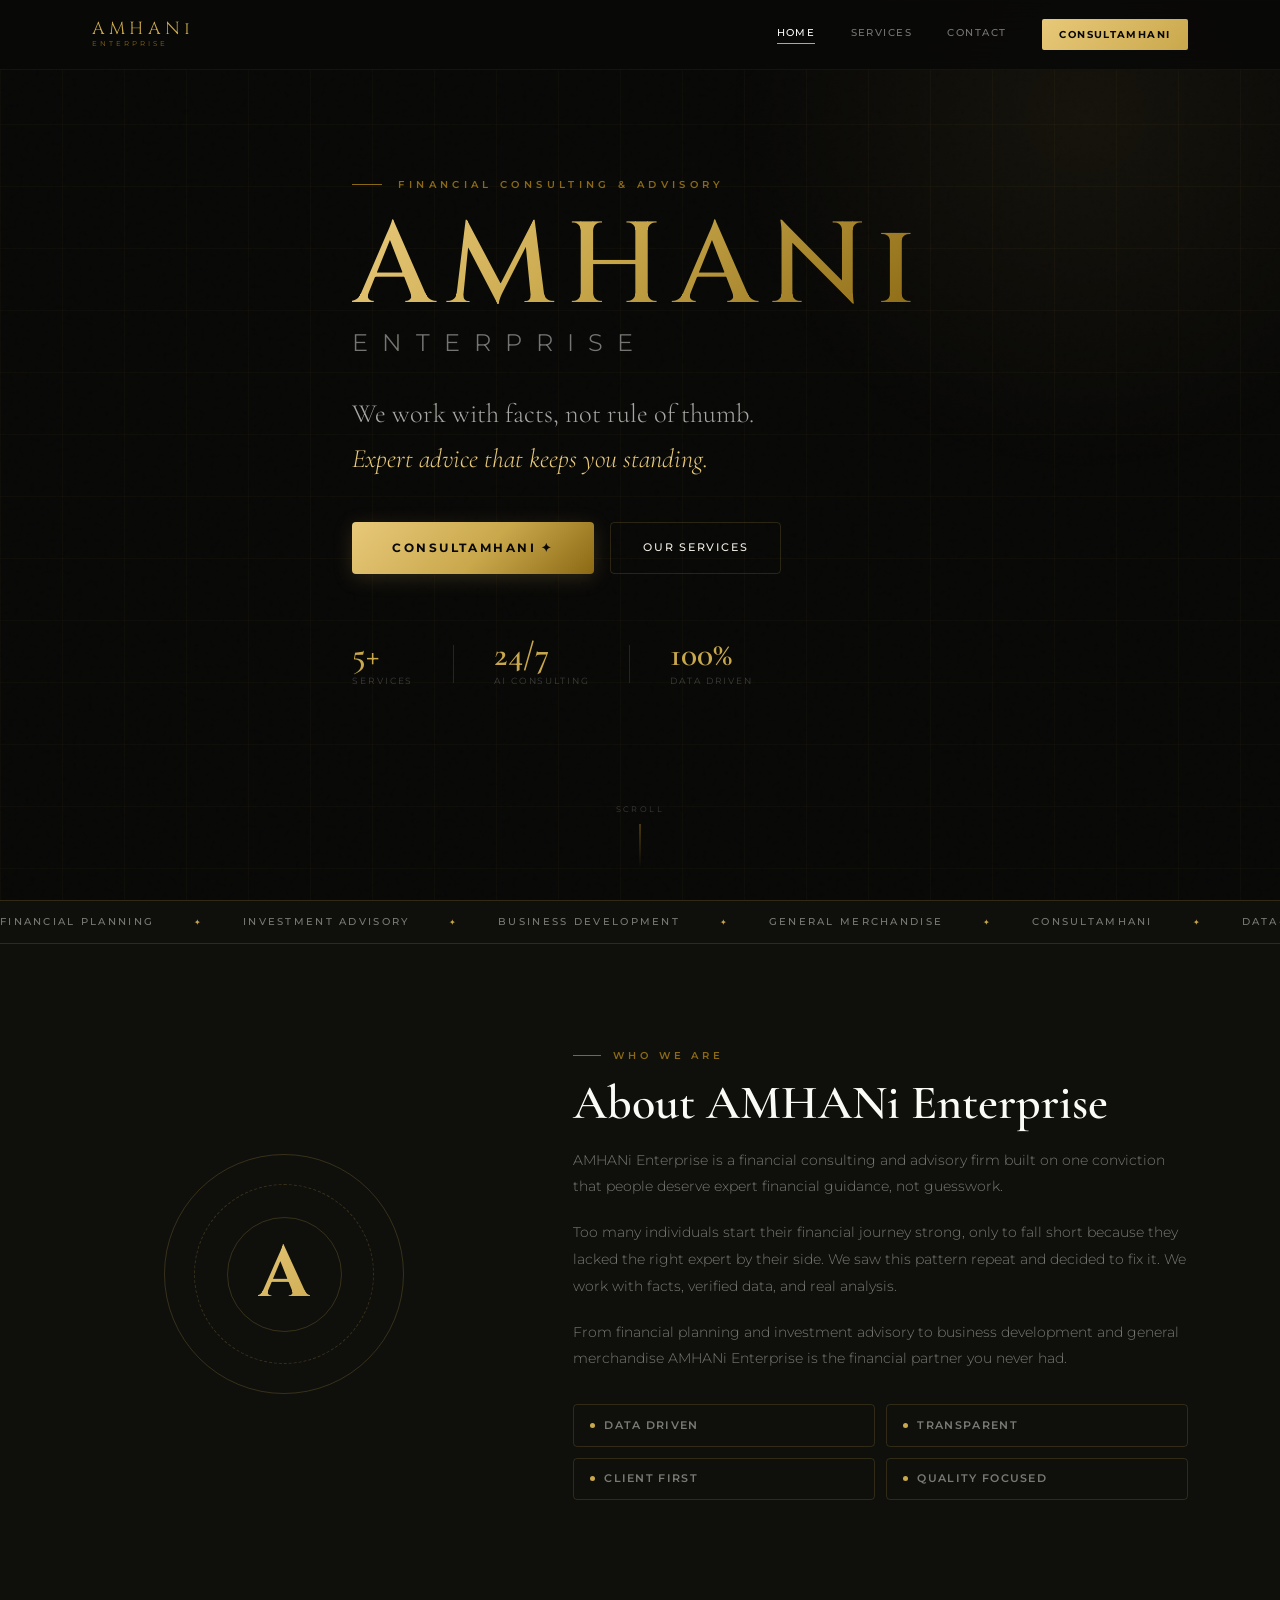
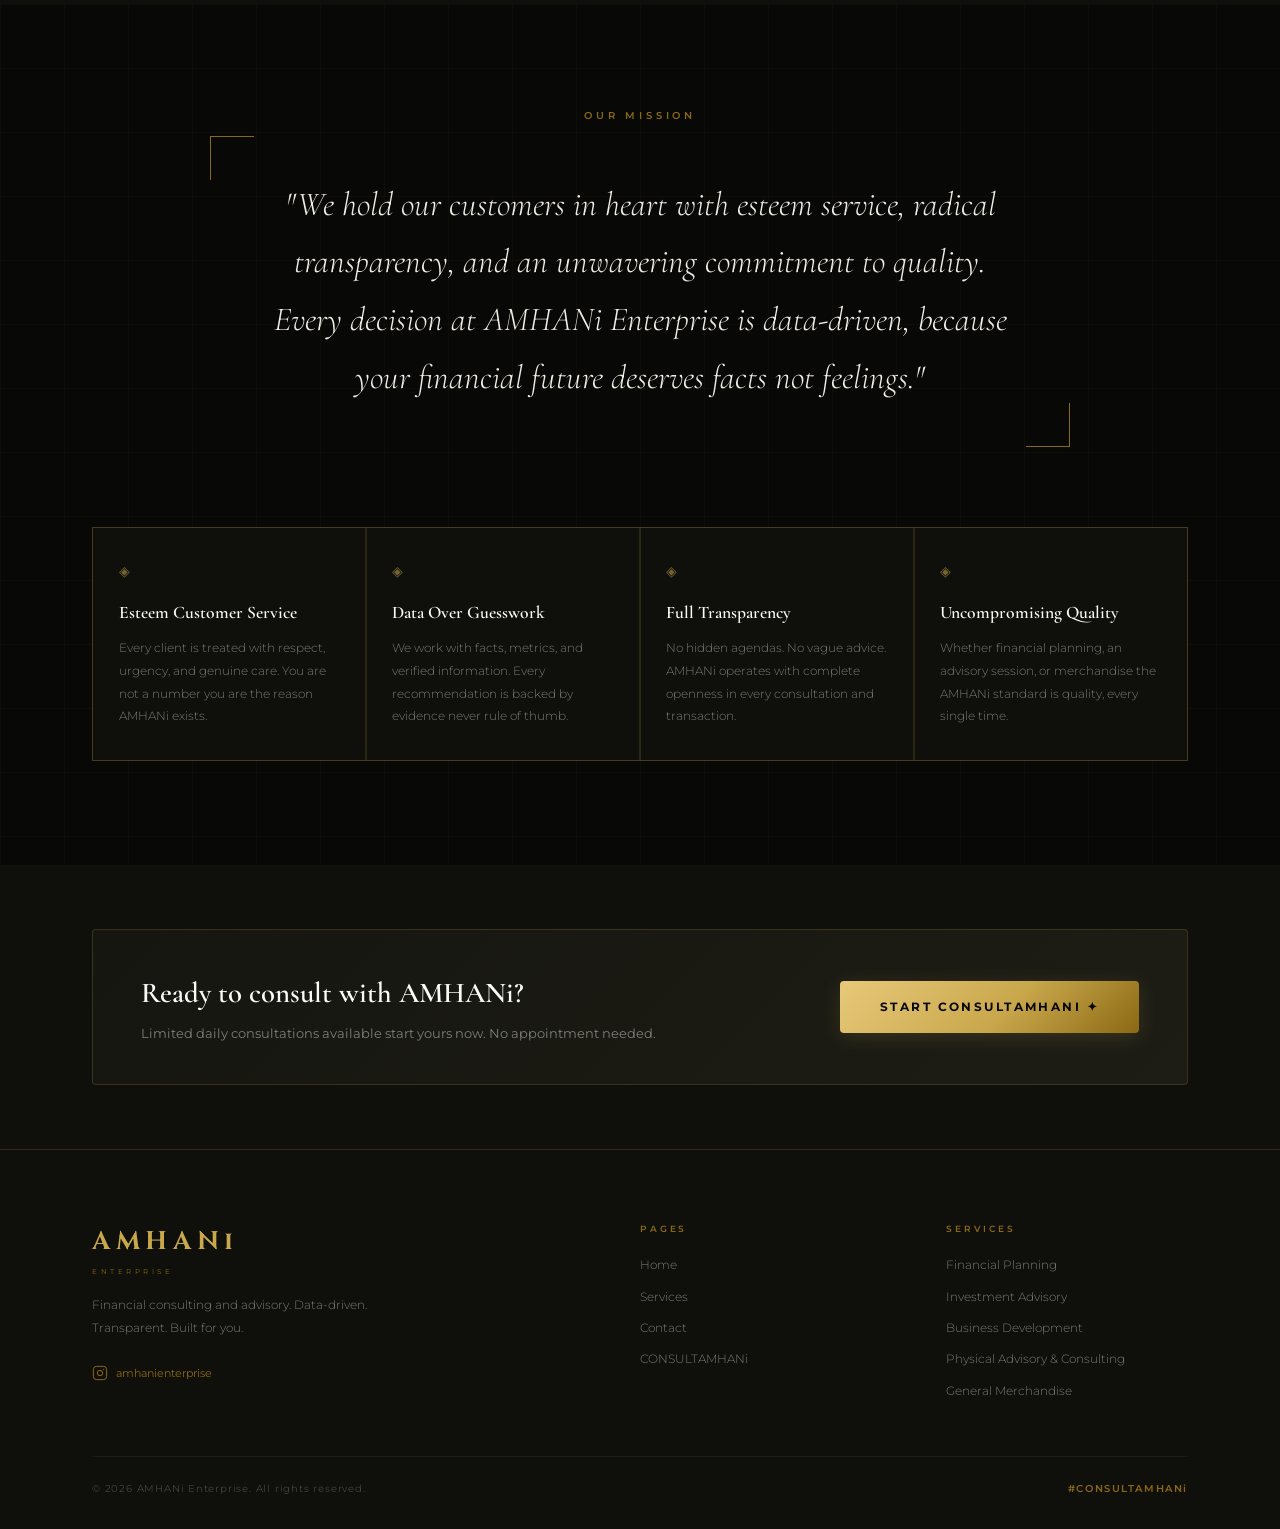
==== commit 15fe507c: "Fix: all critical bugs — agent loop, memory, NaN, app crashes" ====
--- a/website/index.html
+++ b/website/index.html
@@ -37,15 +37,15 @@
     .hero-eyebrow::before { content: ''; width: 30px; height: 1px; background: var(--gold-dim); display: block; }
     .wm-amhani {
       display: block; font-family: var(--ff-display);
-      font-size: clamp(4rem, 10vw, 8.5rem);
-      font-weight: 700; letter-spacing: 0.1em; line-height: 0.88;
+      font-size: clamp(3rem, 9vw, 7.5rem);
+      font-weight: 550; letter-spacing: 0.1em; line-height: 0.88;
       background: linear-gradient(135deg, var(--gold-light) 0%, var(--gold) 42%, var(--gold-dim) 100%);
       -webkit-background-clip: text; -webkit-text-fill-color: transparent; background-clip: text;
     }
     .wm-enterprise {
       display: block; font-family: var(--ff-sans);
-      font-size: clamp(0.85rem, 1.8vw, 1.2rem);
-      font-weight: 300; letter-spacing: 0.58em; color: var(--muted);
+      font-size: clamp(0.95rem, 2.3vw, 1.5rem);
+      font-weight: 350; letter-spacing: 0.58em; color: var(--muted);
       text-transform: uppercase; margin-top: 0.4rem;
     }
     .hero-tagline {
@@ -172,7 +172,7 @@
     <a href="index.html"    class="mobile-link active">Home</a>
     <a href="services.html" class="mobile-link">Services</a>
     <a href="contact.html"  class="mobile-link">Contact</a>
-    <a href="https://YOUR-APP.streamlit.app" target="_blank" class="mobile-link mobile-cta">CONSULTAMHANi</a>
+    <a href="https://consultamhani.streamlit.app" target="_blank" class="mobile-link mobile-cta">CONSULTAMHANi</a>
   </div>
 </nav>
 
@@ -255,13 +255,13 @@
         <p class="eyebrow reveal">Who We Are</p>
         <h2 class="section-title reveal d1">About AMHANi Enterprise</h2>
         <p class="about-body reveal d2">
-          AMHANi Enterprise is a financial consulting and advisory firm built on one conviction — that people deserve expert financial guidance, not guesswork.
+          AMHANi Enterprise is a financial consulting and advisory firm built on one conviction that people deserve expert financial guidance, not guesswork.
         </p>
         <p class="about-body reveal d2">
-          Too many individuals start their financial journey strong, only to fall short because they lacked the right expert by their side. We saw this pattern repeat — and decided to fix it. We work with facts, verified data, and real analysis.
+          Too many individuals start their financial journey strong, only to fall short because they lacked the right expert by their side. We saw this pattern repeat and decided to fix it. We work with facts, verified data, and real analysis.
         </p>
         <p class="about-body reveal d2">
-          From financial planning and investment advisory to business development and general merchandise — AMHANi Enterprise is the financial partner you never had.
+          From financial planning and investment advisory to business development and general merchandise AMHANi Enterprise is the financial partner you never had.
         </p>
         <div class="pillars reveal d3">
           <div class="pillar"><div class="pillar-dot"></div>Data Driven</div>
@@ -280,18 +280,18 @@
   <div class="container">
     <p class="eyebrow center reveal">Our Mission</p>
     <blockquote class="mission-quote reveal d1">
-      "We hold our customers in heart — with esteem service, radical transparency, and an unwavering commitment to quality. Every decision at AMHANi Enterprise is data-driven, because your financial future deserves facts — not feelings."
+      "We hold our customers in heart with esteem service, radical transparency, and an unwavering commitment to quality. Every decision at AMHANi Enterprise is data-driven, because your financial future deserves facts not feelings."
     </blockquote>
     <div class="values-grid">
       <div class="value-card">
         <span class="value-icon">◈</span>
         <h4>Esteem Customer Service</h4>
-        <p>Every client is treated with respect, urgency, and genuine care. You are not a number — you are the reason AMHANi exists.</p>
+        <p>Every client is treated with respect, urgency, and genuine care. You are not a number you are the reason AMHANi exists.</p>
       </div>
       <div class="value-card">
         <span class="value-icon">◈</span>
         <h4>Data Over Guesswork</h4>
-        <p>We work with facts, metrics, and verified information. Every recommendation is backed by evidence — never rule of thumb.</p>
+        <p>We work with facts, metrics, and verified information. Every recommendation is backed by evidence never rule of thumb.</p>
       </div>
       <div class="value-card">
         <span class="value-icon">◈</span>
@@ -301,7 +301,7 @@
       <div class="value-card">
         <span class="value-icon">◈</span>
         <h4>Uncompromising Quality</h4>
-        <p>Whether financial planning, an advisory session, or merchandise — the AMHANi standard is quality, every single time.</p>
+        <p>Whether financial planning, an advisory session, or merchandise the AMHANi standard is quality, every single time.</p>
       </div>
     </div>
   </div>
@@ -313,7 +313,7 @@
     <div class="cta-strip-inner reveal">
       <div class="cta-strip-text">
         <h3>Ready to consult with AMHANi?</h3>
-        <p>Limited daily consultations available — start yours now. No appointment needed.</p>
+        <p>Limited daily consultations available start yours now. No appointment needed.</p>
       </div>
       <a href="https://consultamhani.streamlit.app" target="_blank" class="btn-primary large">Start CONSULTAMHANi ✦</a>
     </div>
@@ -348,6 +348,7 @@
           <a href="services.html">Financial Planning</a>
           <a href="services.html">Investment Advisory</a>
           <a href="services.html">Business Development</a>
+          <a href="services.html">Physical Advisory & Consulting</a>
           <a href="services.html">General Merchandise</a>
         </div>
       </div>
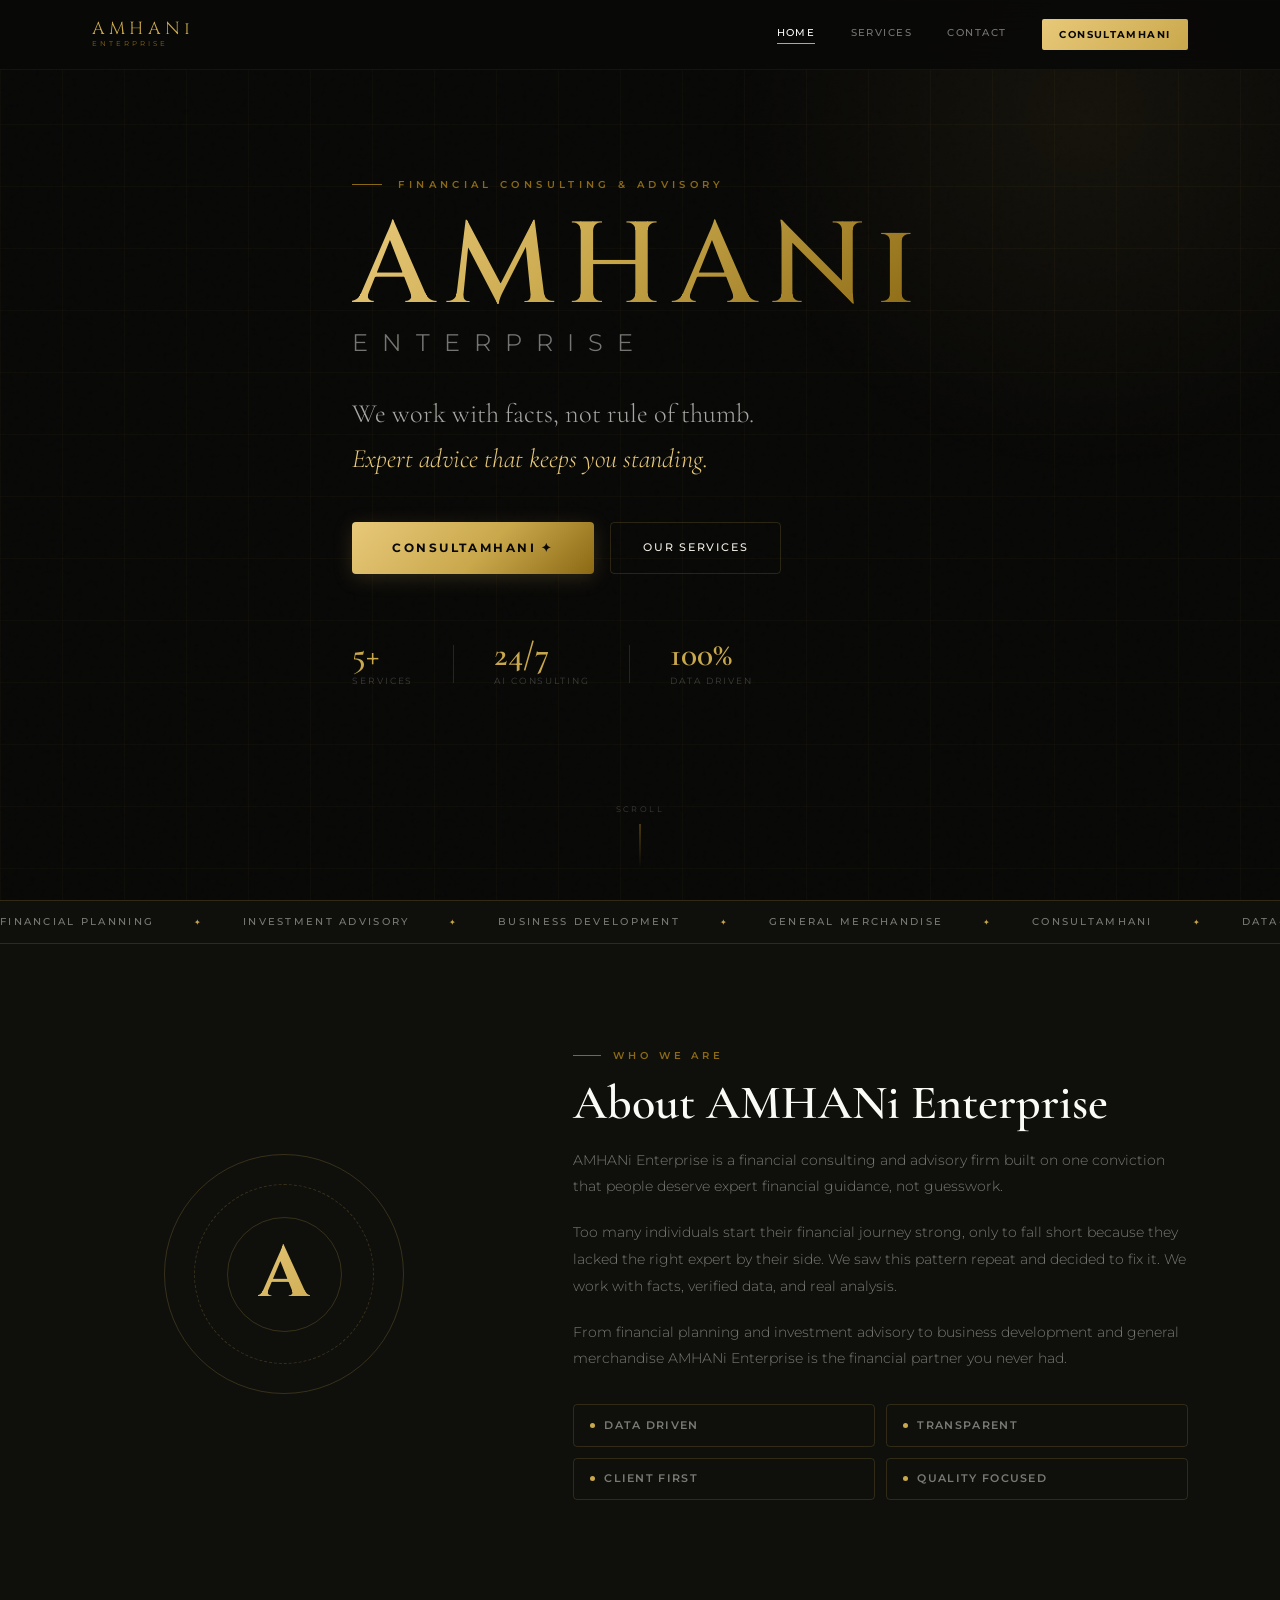
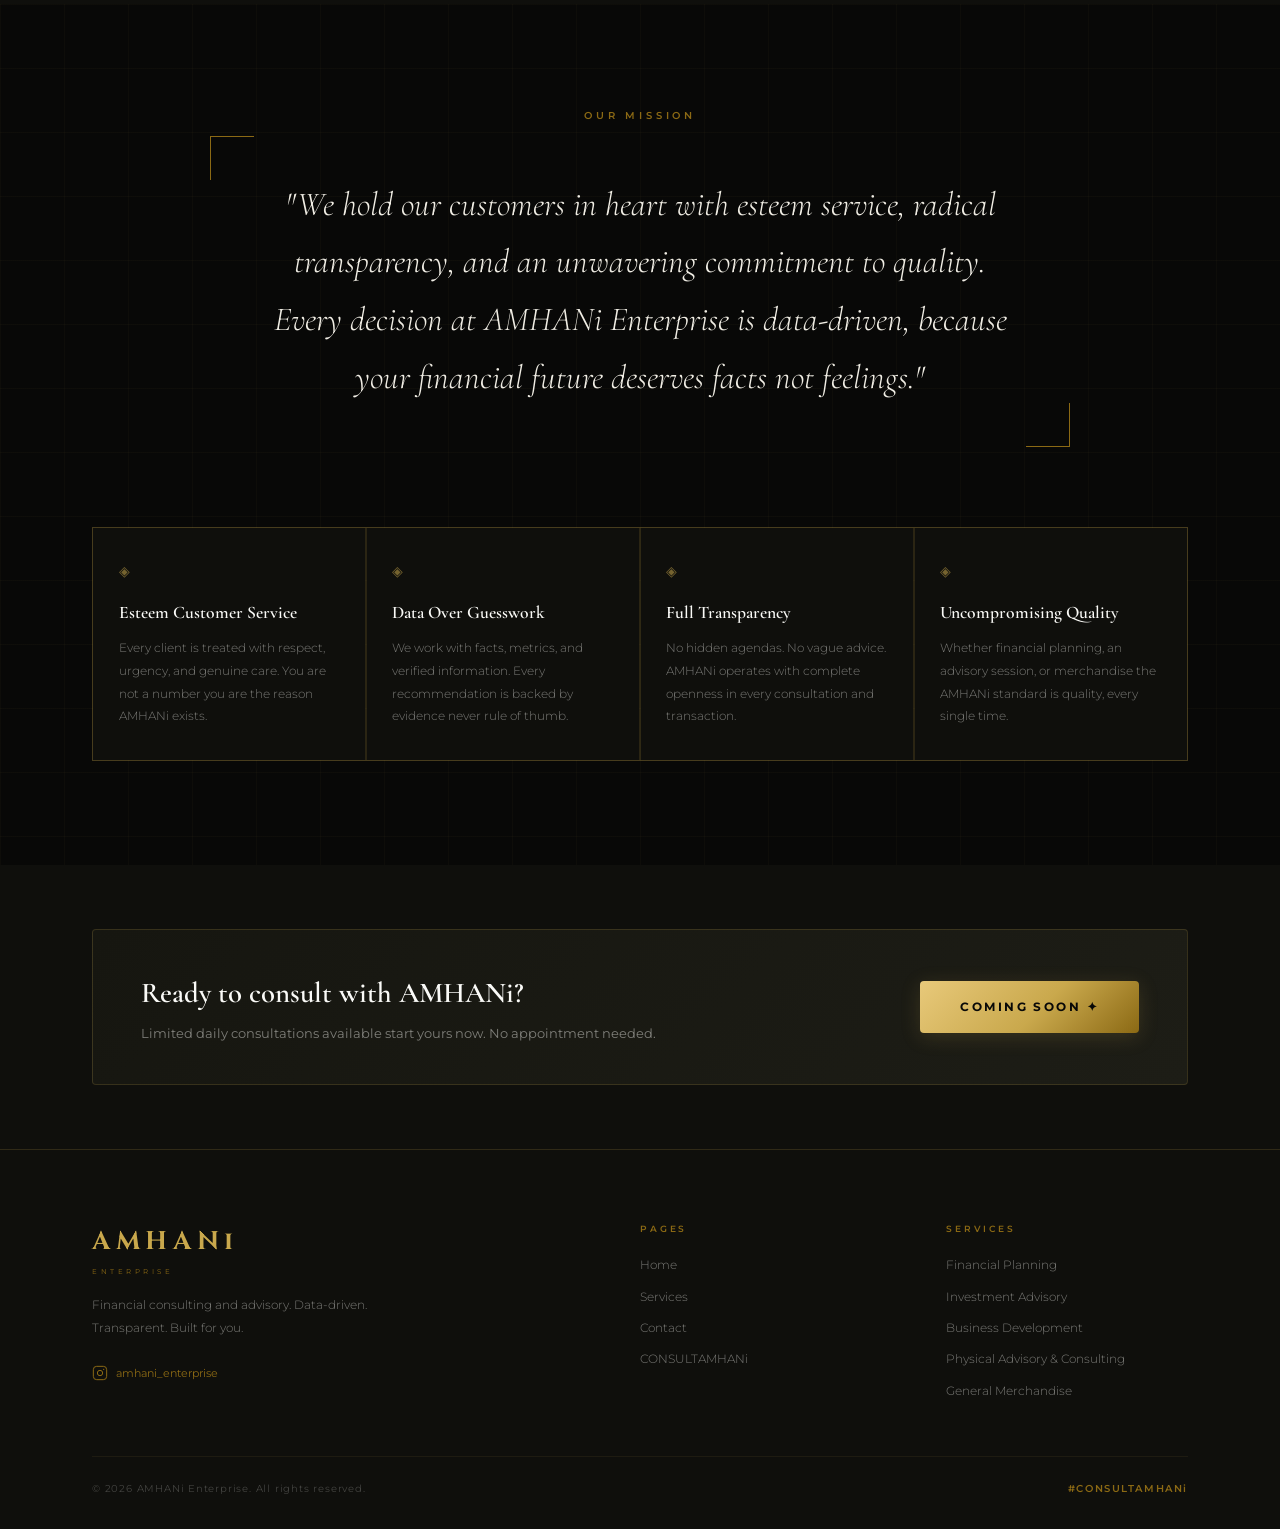
==== commit a001cbf7: "Fix: tests.py referenced functions that no longer exist in agent.py v5 Root cause: tests.py was writ" ====
--- a/website/index.html
+++ b/website/index.html
@@ -164,7 +164,7 @@
       <a href="index.html"    class="active">Home</a>
       <a href="services.html">Services</a>
       <a href="contact.html" >Contact</a>
-      <a href="https://consultamhani.streamlit.app" target="_blank" class="nav-cta">CONSULTAMHANi</a>
+      <a href="https://consultamhani.streamlit.pp" target="_blank" class="nav-cta">CONSULTAMHANi</a>
     </div>
     <button class="hamburger" id="hamburger"><span></span><span></span><span></span></button>
   </div>
@@ -172,7 +172,7 @@
     <a href="index.html"    class="mobile-link active">Home</a>
     <a href="services.html" class="mobile-link">Services</a>
     <a href="contact.html"  class="mobile-link">Contact</a>
-    <a href="https://consultamhani.streamlit.app" target="_blank" class="mobile-link mobile-cta">CONSULTAMHANi</a>
+    <a href="https://consultamhani.streamlit.pp" target="_blank" class="mobile-link mobile-cta">CONSULTAMHANi</a>
   </div>
 </nav>
 
@@ -193,7 +193,7 @@
       <em>Expert advice that keeps you standing.</em>
     </p>
     <div class="hero-actions reveal d3">
-      <a href="https://consultamhani.streamlit.app" target="_blank" class="btn-primary large">CONSULTAMHANi ✦</a>
+      <a href="https://consultamhani.streamlit.pp" target="_blank" class="btn-primary large">CONSULTAMHANi ✦</a>
       <a href="services.html" class="btn-ghost">Our Services</a>
     </div>
     <div class="hero-stats reveal d4">
@@ -315,7 +315,7 @@
         <h3>Ready to consult with AMHANi?</h3>
         <p>Limited daily consultations available start yours now. No appointment needed.</p>
       </div>
-      <a href="https://consultamhani.streamlit.app" target="_blank" class="btn-primary large">Start CONSULTAMHANi ✦</a>
+      <a href="https://consultamhani.streamlit.pp" target="_blank" class="btn-primary large">COMING SOON ✦</a>
     </div>
   </div>
 </section>
@@ -328,9 +328,9 @@
         <div class="footer-wordmark">AMHANi</div>
         <div class="footer-enterprise">Enterprise</div>
         <p class="footer-desc">Financial consulting and advisory. Data-driven. Transparent. Built for you.</p>
-        <a href="https://instagram.com/amhanienterprise" target="_blank" class="footer-ig">
+        <a href="https://instagram.com/amhani_enterprise" target="_blank" class="footer-ig">
           <svg width="16" height="16" viewBox="0 0 24 24" fill="none" stroke="currentColor" stroke-width="1.5"><rect x="2" y="2" width="20" height="20" rx="5"/><circle cx="12" cy="12" r="4"/><circle cx="17.5" cy="6.5" r="1" fill="currentColor" stroke="none"/></svg>
-          amhanienterprise
+          amhani_enterprise
         </a>
       </div>
       <div>
@@ -339,7 +339,7 @@
           <a href="index.html">Home</a>
           <a href="services.html">Services</a>
           <a href="contact.html">Contact</a>
-          <a href="https://consultamhani.streamlit.app" target="_blank">CONSULTAMHANi</a>
+          <a href="https://consultamhani.streamlit.pp" target="_blank">CONSULTAMHANi</a>
         </div>
       </div>
       <div>
